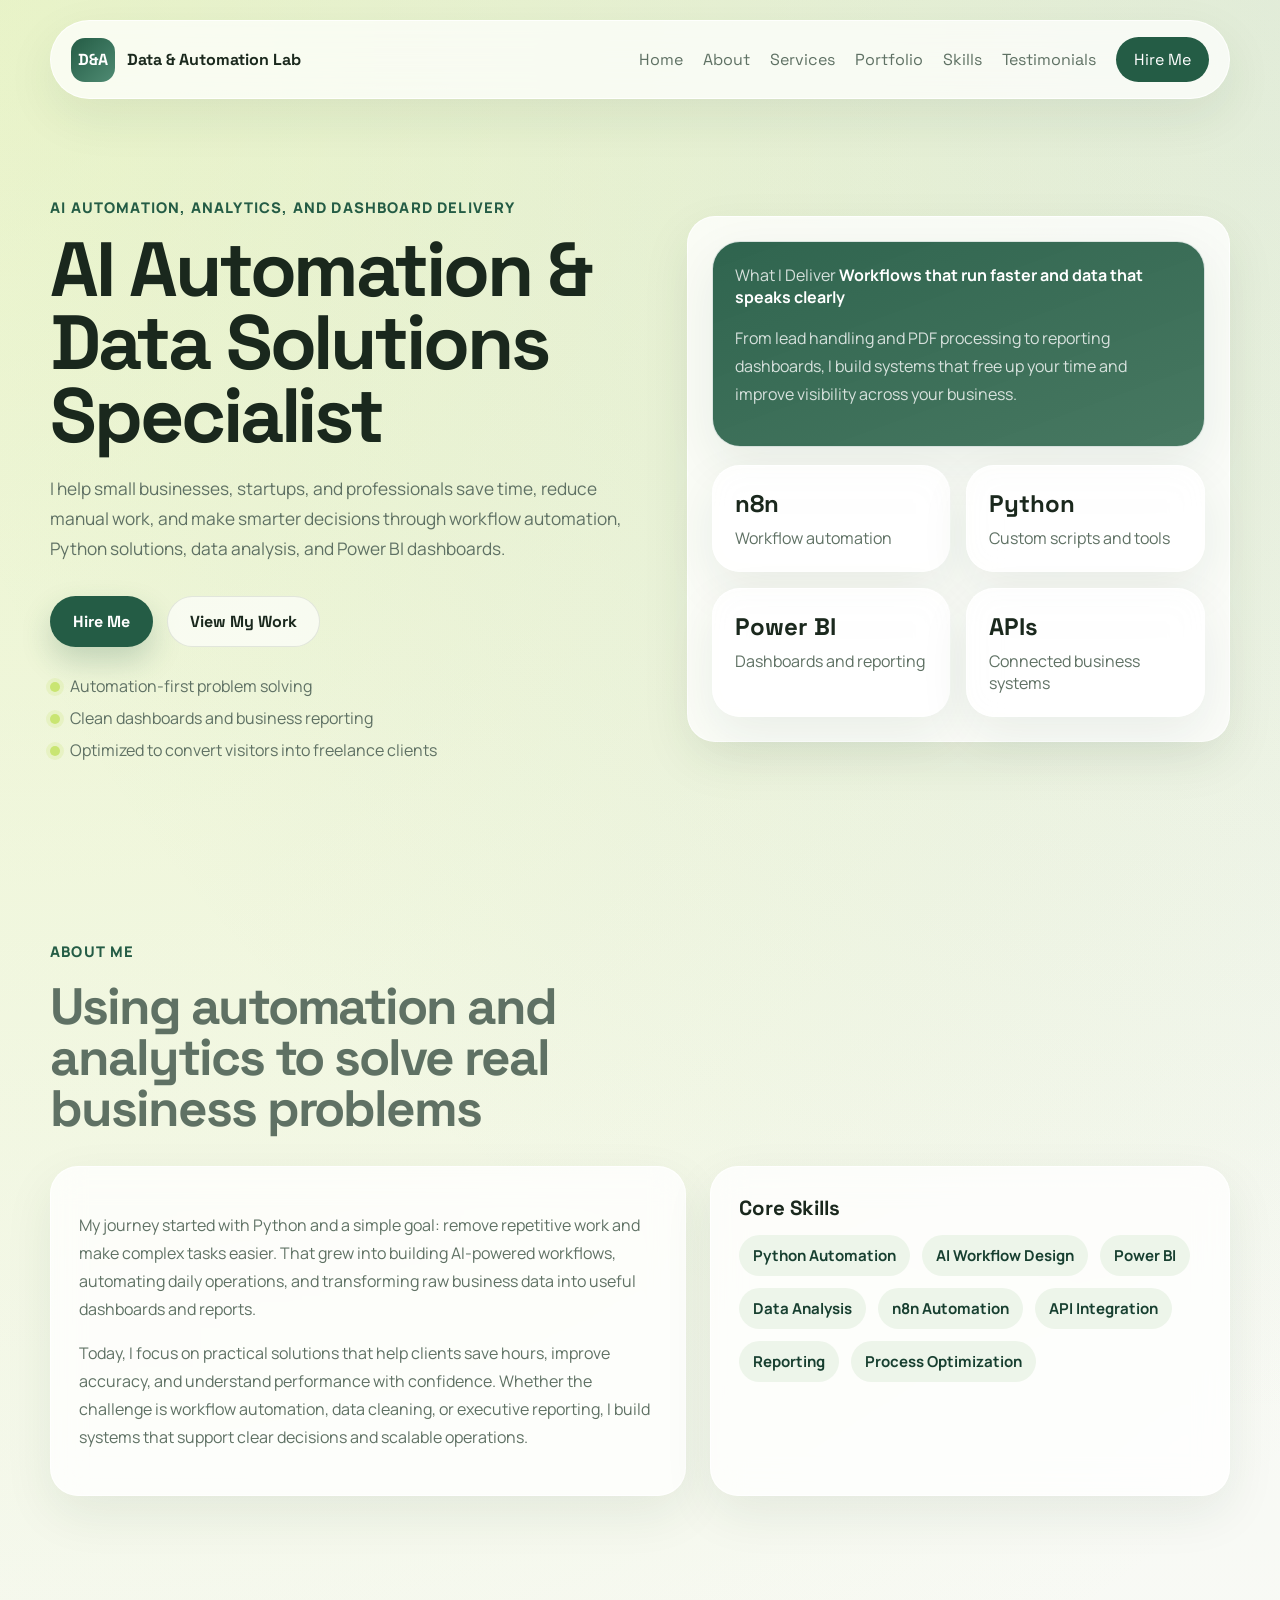
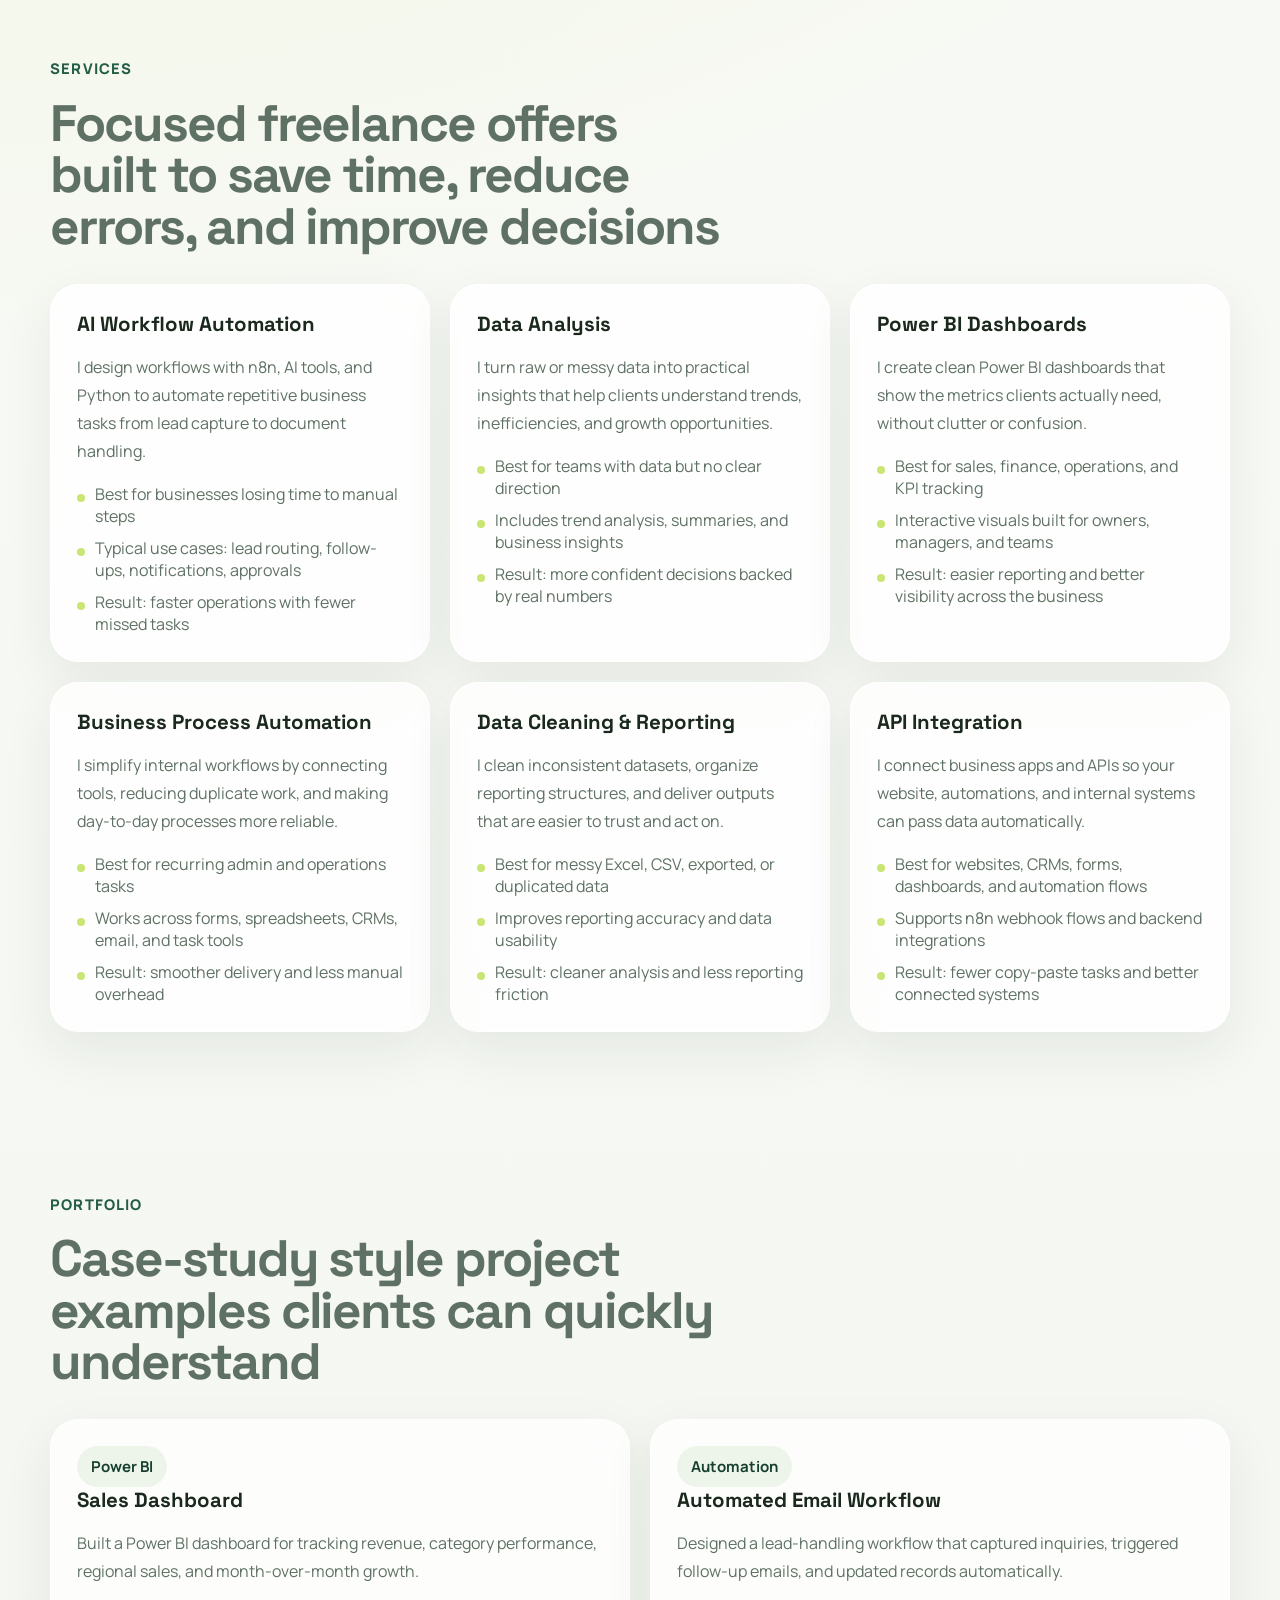
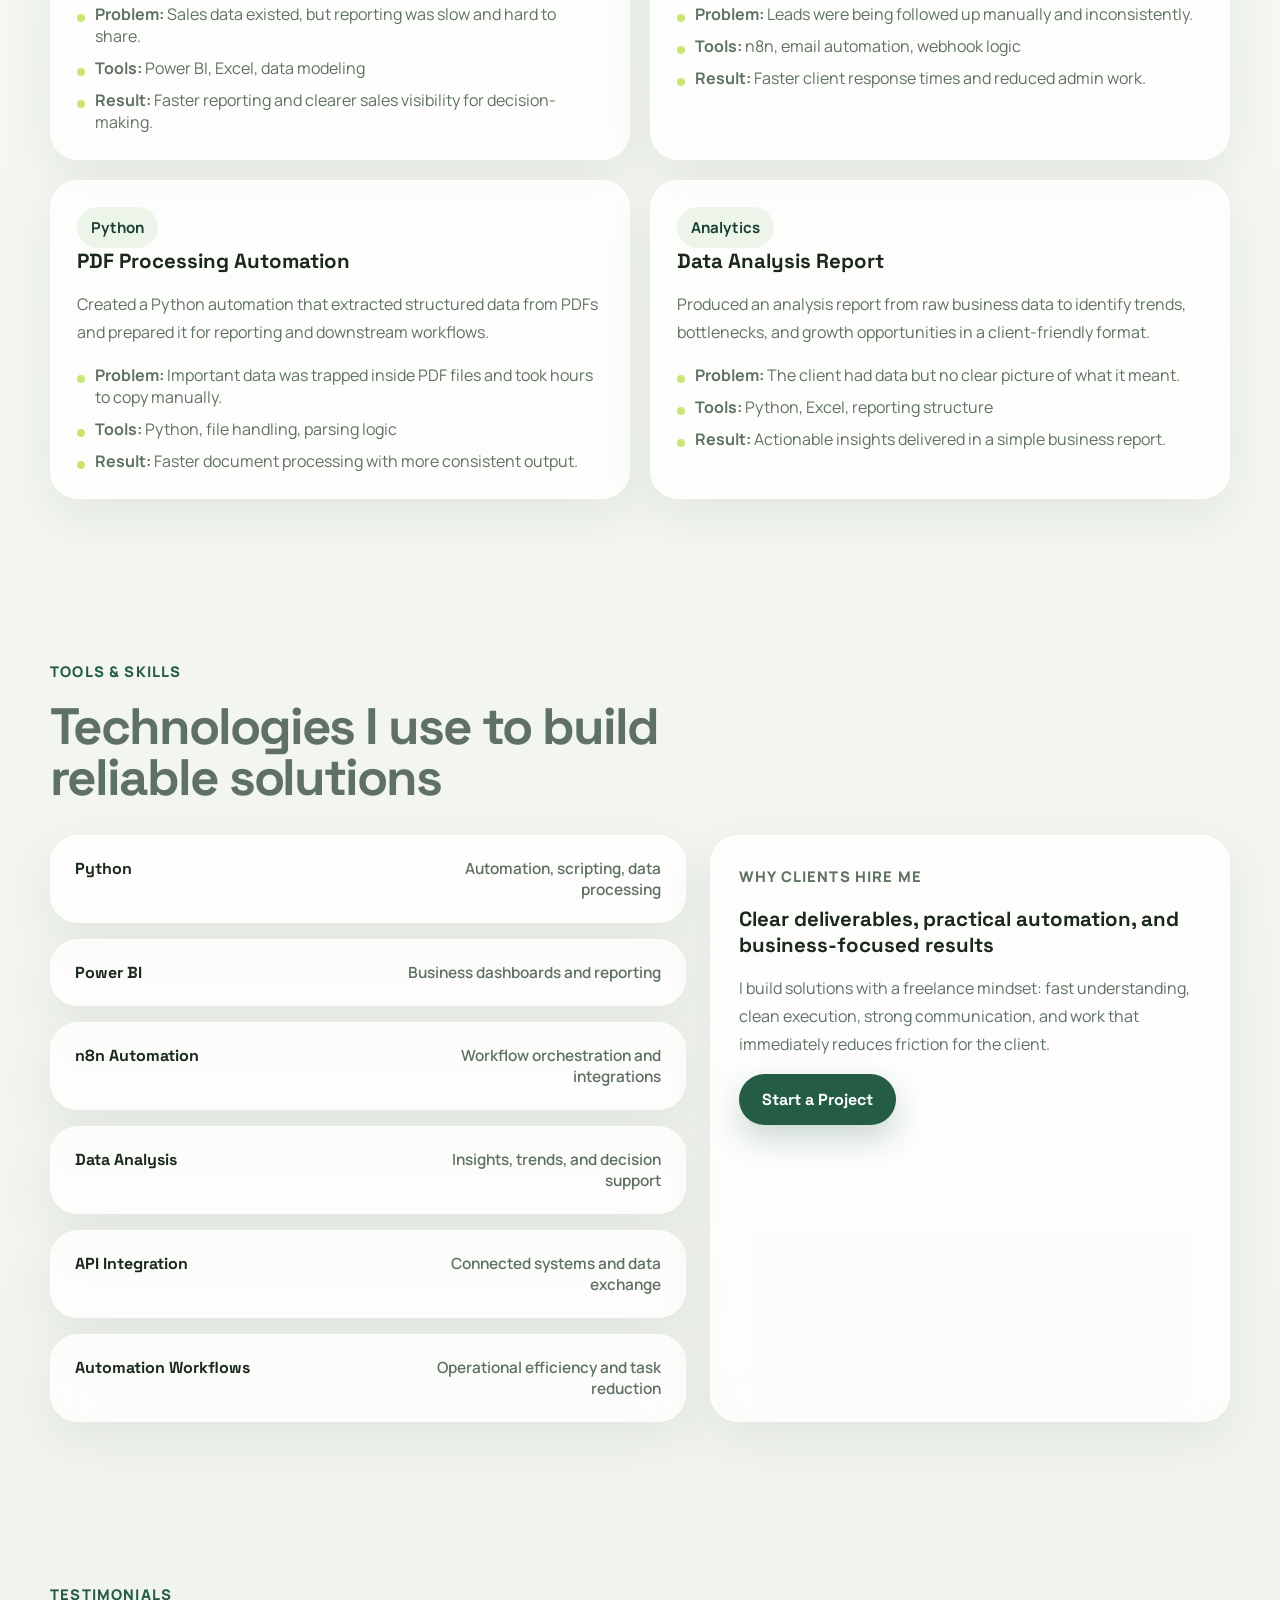
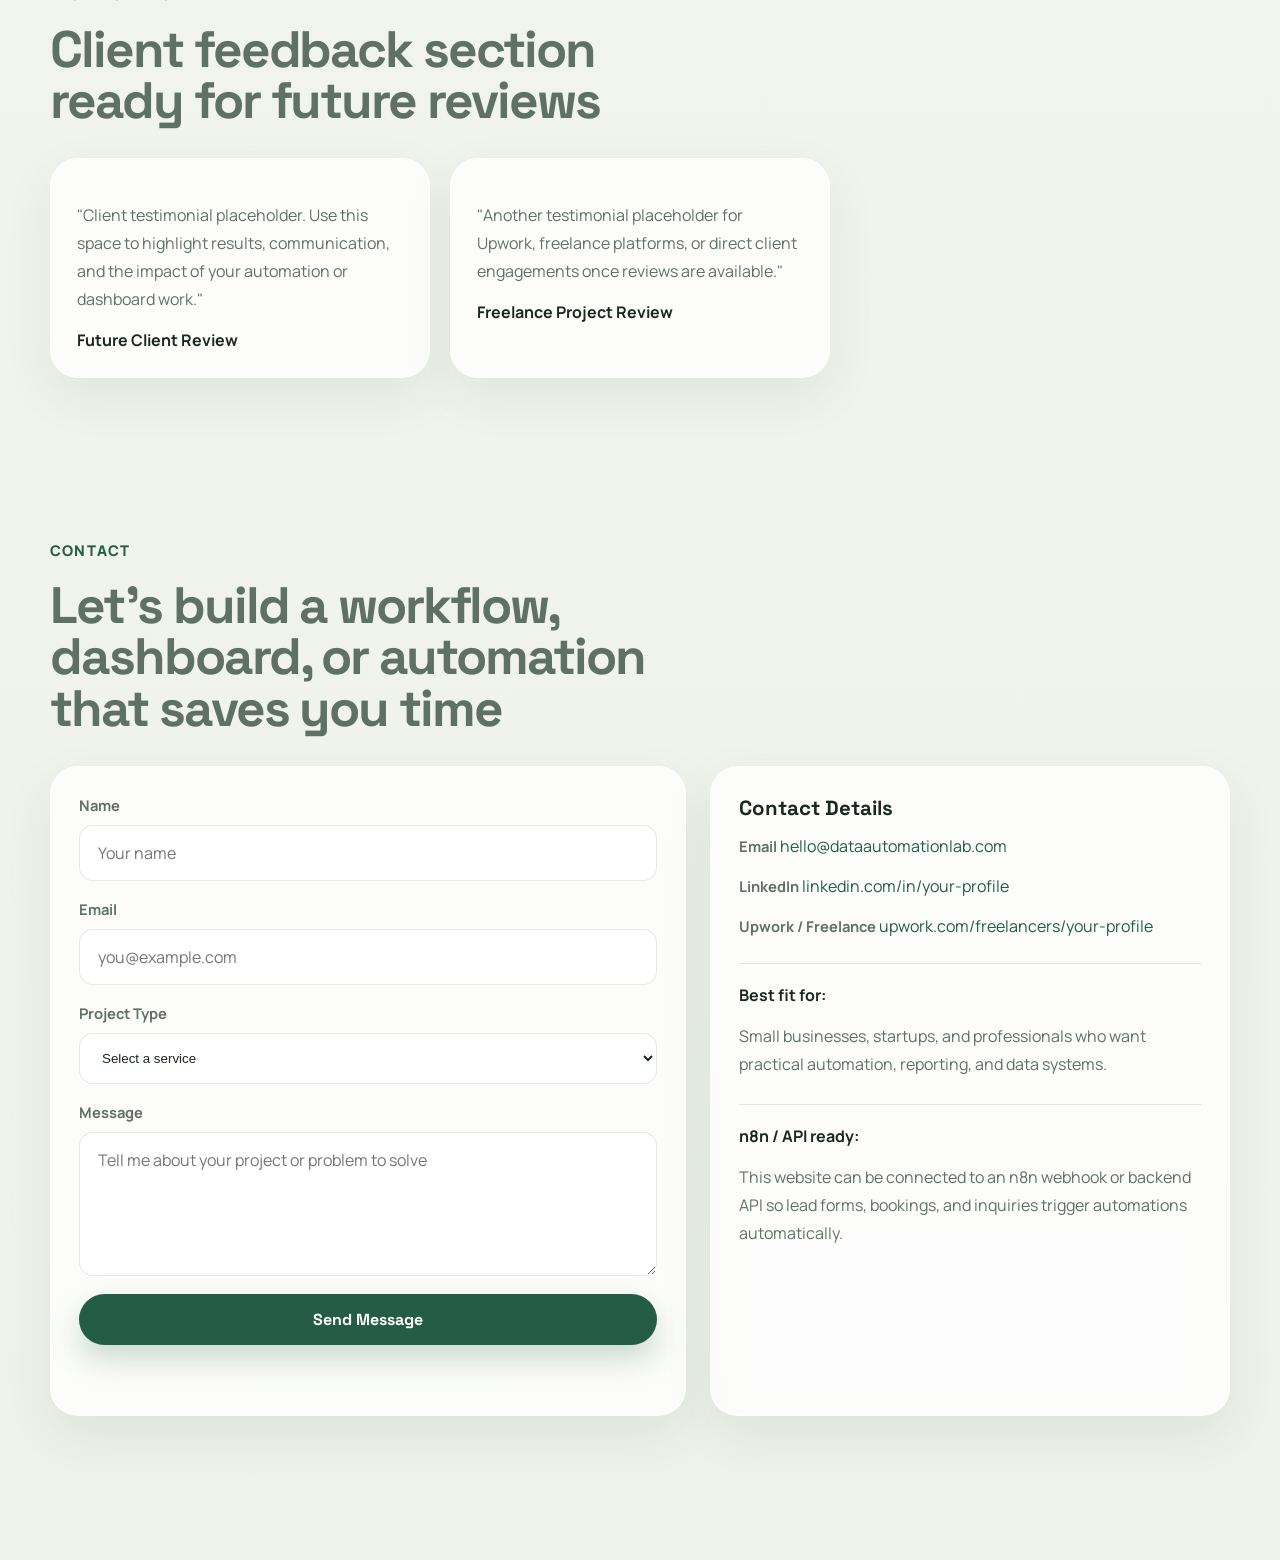
==== index.html @ d285f1a1 "Initial portfolio website" ====
<!DOCTYPE html>
<html lang="en">
<head>
  <meta charset="UTF-8">
  <meta name="viewport" content="width=device-width, initial-scale=1.0">
  <meta
    name="description"
    content="Data & Automation Lab helps businesses automate workflows, analyze data, and build clear dashboards with AI, Python, Power BI, and n8n."
  >
  <title>Data &amp; Automation Lab</title>
  <link rel="preconnect" href="https://fonts.googleapis.com">
  <link rel="preconnect" href="https://fonts.gstatic.com" crossorigin>
  <link
    href="https://fonts.googleapis.com/css2?family=Manrope:wght@400;500;600;700;800&family=Space+Grotesk:wght@500;700&display=swap"
    rel="stylesheet"
  >
  <link rel="stylesheet" href="styles.css">
</head>
<body>
  <div class="site-shell">
    <header class="topbar">
      <a href="#home" class="brand">
        <span class="brand-mark">D&amp;A</span>
        <span class="brand-text">Data &amp; Automation Lab</span>
      </a>
      <button class="nav-toggle" type="button" aria-expanded="false" aria-label="Open navigation">
        <span></span>
        <span></span>
      </button>
      <nav class="nav">
        <a href="#home">Home</a>
        <a href="#about">About</a>
        <a href="#services">Services</a>
        <a href="#portfolio">Portfolio</a>
        <a href="#skills">Skills</a>
        <a href="#testimonials">Testimonials</a>
        <a href="#contact" class="nav-cta">Hire Me</a>
      </nav>
    </header>

    <main>
      <section class="hero section" id="home">
        <div class="hero-copy reveal">
          <p class="eyebrow">AI automation, analytics, and dashboard delivery</p>
          <h1>AI Automation &amp; Data Solutions Specialist</h1>
          <p class="hero-text">
            I help small businesses, startups, and professionals save time, reduce manual work,
            and make smarter decisions through workflow automation, Python solutions, data analysis,
            and Power BI dashboards.
          </p>
          <div class="hero-actions">
            <a class="button button-primary" href="#contact">Hire Me</a>
            <a class="button button-secondary" href="#portfolio">View My Work</a>
          </div>
          <ul class="hero-trust">
            <li>Automation-first problem solving</li>
            <li>Clean dashboards and business reporting</li>
            <li>Optimized to convert visitors into freelance clients</li>
          </ul>
        </div>
        <div class="hero-panel reveal">
          <div class="metric-card metric-card-large">
            <span class="metric-label">What I Deliver</span>
            <strong>Workflows that run faster and data that speaks clearly</strong>
            <p>
              From lead handling and PDF processing to reporting dashboards, I build systems that
              free up your time and improve visibility across your business.
            </p>
          </div>
          <div class="hero-grid">
            <article class="metric-card">
              <span class="metric-value">n8n</span>
              <span class="metric-label">Workflow automation</span>
            </article>
            <article class="metric-card">
              <span class="metric-value">Python</span>
              <span class="metric-label">Custom scripts and tools</span>
            </article>
            <article class="metric-card">
              <span class="metric-value">Power BI</span>
              <span class="metric-label">Dashboards and reporting</span>
            </article>
            <article class="metric-card">
              <span class="metric-value">APIs</span>
              <span class="metric-label">Connected business systems</span>
            </article>
          </div>
        </div>
      </section>

      <section class="section about" id="about">
        <div class="section-heading reveal">
          <p class="eyebrow">About Me</p>
          <h2>Using automation and analytics to solve real business problems</h2>
        </div>
        <div class="about-layout">
          <article class="story-card reveal">
            <p>
              My journey started with Python and a simple goal: remove repetitive work and make
              complex tasks easier. That grew into building AI-powered workflows, automating daily
              operations, and transforming raw business data into useful dashboards and reports.
            </p>
            <p>
              Today, I focus on practical solutions that help clients save hours, improve accuracy,
              and understand performance with confidence. Whether the challenge is workflow
              automation, data cleaning, or executive reporting, I build systems that support clear
              decisions and scalable operations.
            </p>
          </article>
          <aside class="skills-card reveal">
            <h3>Core Skills</h3>
            <div class="skill-pills">
              <span>Python Automation</span>
              <span>AI Workflow Design</span>
              <span>Power BI</span>
              <span>Data Analysis</span>
              <span>n8n Automation</span>
              <span>API Integration</span>
              <span>Reporting</span>
              <span>Process Optimization</span>
            </div>
          </aside>
        </div>
      </section>

      <section class="section services" id="services">
        <div class="section-heading reveal">
          <p class="eyebrow">Services</p>
          <h2>Focused freelance offers built to save time, reduce errors, and improve decisions</h2>
        </div>
        <div class="card-grid">
          <article class="service-card reveal">
            <h3>AI Workflow Automation</h3>
            <p>I design workflows with n8n, AI tools, and Python to automate repetitive business tasks from lead capture to document handling.</p>
            <ul class="card-list">
              <li>Best for businesses losing time to manual steps</li>
              <li>Typical use cases: lead routing, follow-ups, notifications, approvals</li>
              <li>Result: faster operations with fewer missed tasks</li>
            </ul>
          </article>
          <article class="service-card reveal">
            <h3>Data Analysis</h3>
            <p>I turn raw or messy data into practical insights that help clients understand trends, inefficiencies, and growth opportunities.</p>
            <ul class="card-list">
              <li>Best for teams with data but no clear direction</li>
              <li>Includes trend analysis, summaries, and business insights</li>
              <li>Result: more confident decisions backed by real numbers</li>
            </ul>
          </article>
          <article class="service-card reveal">
            <h3>Power BI Dashboards</h3>
            <p>I create clean Power BI dashboards that show the metrics clients actually need, without clutter or confusion.</p>
            <ul class="card-list">
              <li>Best for sales, finance, operations, and KPI tracking</li>
              <li>Interactive visuals built for owners, managers, and teams</li>
              <li>Result: easier reporting and better visibility across the business</li>
            </ul>
          </article>
          <article class="service-card reveal">
            <h3>Business Process Automation</h3>
            <p>I simplify internal workflows by connecting tools, reducing duplicate work, and making day-to-day processes more reliable.</p>
            <ul class="card-list">
              <li>Best for recurring admin and operations tasks</li>
              <li>Works across forms, spreadsheets, CRMs, email, and task tools</li>
              <li>Result: smoother delivery and less manual overhead</li>
            </ul>
          </article>
          <article class="service-card reveal">
            <h3>Data Cleaning &amp; Reporting</h3>
            <p>I clean inconsistent datasets, organize reporting structures, and deliver outputs that are easier to trust and act on.</p>
            <ul class="card-list">
              <li>Best for messy Excel, CSV, exported, or duplicated data</li>
              <li>Improves reporting accuracy and data usability</li>
              <li>Result: cleaner analysis and less reporting friction</li>
            </ul>
          </article>
          <article class="service-card reveal">
            <h3>API Integration</h3>
            <p>I connect business apps and APIs so your website, automations, and internal systems can pass data automatically.</p>
            <ul class="card-list">
              <li>Best for websites, CRMs, forms, dashboards, and automation flows</li>
              <li>Supports n8n webhook flows and backend integrations</li>
              <li>Result: fewer copy-paste tasks and better connected systems</li>
            </ul>
          </article>
        </div>
      </section>

      <section class="section portfolio" id="portfolio">
        <div class="section-heading reveal">
          <p class="eyebrow">Portfolio</p>
          <h2>Case-study style project examples clients can quickly understand</h2>
        </div>
        <div class="project-grid">
          <article class="project-card reveal">
            <span class="project-tag">Power BI</span>
            <h3>Sales Dashboard</h3>
            <p>Built a Power BI dashboard for tracking revenue, category performance, regional sales, and month-over-month growth.</p>
            <div class="project-meta">
              <span><strong>Problem:</strong> Sales data existed, but reporting was slow and hard to share.</span>
              <span><strong>Tools:</strong> Power BI, Excel, data modeling</span>
              <span><strong>Result:</strong> Faster reporting and clearer sales visibility for decision-making.</span>
            </div>
          </article>
          <article class="project-card reveal">
            <span class="project-tag">Automation</span>
            <h3>Automated Email Workflow</h3>
            <p>Designed a lead-handling workflow that captured inquiries, triggered follow-up emails, and updated records automatically.</p>
            <div class="project-meta">
              <span><strong>Problem:</strong> Leads were being followed up manually and inconsistently.</span>
              <span><strong>Tools:</strong> n8n, email automation, webhook logic</span>
              <span><strong>Result:</strong> Faster client response times and reduced admin work.</span>
            </div>
          </article>
          <article class="project-card reveal">
            <span class="project-tag">Python</span>
            <h3>PDF Processing Automation</h3>
            <p>Created a Python automation that extracted structured data from PDFs and prepared it for reporting and downstream workflows.</p>
            <div class="project-meta">
              <span><strong>Problem:</strong> Important data was trapped inside PDF files and took hours to copy manually.</span>
              <span><strong>Tools:</strong> Python, file handling, parsing logic</span>
              <span><strong>Result:</strong> Faster document processing with more consistent output.</span>
            </div>
          </article>
          <article class="project-card reveal">
            <span class="project-tag">Analytics</span>
            <h3>Data Analysis Report</h3>
            <p>Produced an analysis report from raw business data to identify trends, bottlenecks, and growth opportunities in a client-friendly format.</p>
            <div class="project-meta">
              <span><strong>Problem:</strong> The client had data but no clear picture of what it meant.</span>
              <span><strong>Tools:</strong> Python, Excel, reporting structure</span>
              <span><strong>Result:</strong> Actionable insights delivered in a simple business report.</span>
            </div>
          </article>
        </div>
      </section>

      <section class="section tools" id="skills">
        <div class="section-heading reveal">
          <p class="eyebrow">Tools &amp; Skills</p>
          <h2>Technologies I use to build reliable solutions</h2>
        </div>
        <div class="tools-layout">
          <div class="tools-list reveal">
            <div class="tool-item"><span>Python</span><strong>Automation, scripting, data processing</strong></div>
            <div class="tool-item"><span>Power BI</span><strong>Business dashboards and reporting</strong></div>
            <div class="tool-item"><span>n8n Automation</span><strong>Workflow orchestration and integrations</strong></div>
            <div class="tool-item"><span>Data Analysis</span><strong>Insights, trends, and decision support</strong></div>
            <div class="tool-item"><span>API Integration</span><strong>Connected systems and data exchange</strong></div>
            <div class="tool-item"><span>Automation Workflows</span><strong>Operational efficiency and task reduction</strong></div>
          </div>
          <div class="conversion-card reveal">
            <p class="eyebrow">Why Clients Hire Me</p>
            <h3>Clear deliverables, practical automation, and business-focused results</h3>
            <p>
              I build solutions with a freelance mindset: fast understanding, clean execution,
              strong communication, and work that immediately reduces friction for the client.
            </p>
            <a class="button button-primary" href="#contact">Start a Project</a>
          </div>
        </div>
      </section>

      <section class="section testimonials" id="testimonials">
        <div class="section-heading reveal">
          <p class="eyebrow">Testimonials</p>
          <h2>Client feedback section ready for future reviews</h2>
        </div>
        <div class="testimonial-grid">
          <article class="testimonial-card reveal">
            <p>
              "Client testimonial placeholder. Use this space to highlight results, communication,
              and the impact of your automation or dashboard work."
            </p>
            <strong>Future Client Review</strong>
          </article>
          <article class="testimonial-card reveal">
            <p>
              "Another testimonial placeholder for Upwork, freelance platforms, or direct client
              engagements once reviews are available."
            </p>
            <strong>Freelance Project Review</strong>
          </article>
        </div>
      </section>

      <section class="section contact" id="contact">
        <div class="section-heading reveal">
          <p class="eyebrow">Contact</p>
          <h2>Let’s build a workflow, dashboard, or automation that saves you time</h2>
        </div>
        <div class="contact-layout">
          <form class="contact-form reveal" id="contact-form">
            <label>
              <span>Name</span>
              <input type="text" name="name" placeholder="Your name" required>
            </label>
            <label>
              <span>Email</span>
              <input type="email" name="email" placeholder="you@example.com" required>
            </label>
            <label>
              <span>Project Type</span>
              <select name="project-type" required>
                <option value="">Select a service</option>
                <option value="ai-automation">AI Workflow Automation</option>
                <option value="data-analysis">Data Analysis</option>
                <option value="power-bi">Power BI Dashboard</option>
                <option value="process-automation">Business Process Automation</option>
                <option value="data-cleaning">Data Cleaning and Reporting</option>
                <option value="api-integration">API Integration / n8n Connection</option>
              </select>
            </label>
            <label>
              <span>Message</span>
              <textarea name="message" rows="5" placeholder="Tell me about your project or problem to solve" required></textarea>
            </label>
            <button class="button button-primary" type="submit">Send Message</button>
            <p class="form-status" id="form-status" aria-live="polite"></p>
          </form>

          <aside class="contact-card reveal">
            <h3>Contact Details</h3>
            <ul class="contact-list">
              <li>
                <span>Email</span>
                <a href="mailto:hello@dataautomationlab.com">hello@dataautomationlab.com</a>
              </li>
              <li>
                <span>LinkedIn</span>
                <a href="https://www.linkedin.com/" target="_blank" rel="noreferrer">linkedin.com/in/your-profile</a>
              </li>
              <li>
                <span>Upwork / Freelance</span>
                <a href="https://www.upwork.com/" target="_blank" rel="noreferrer">upwork.com/freelancers/your-profile</a>
              </li>
            </ul>
            <div class="contact-note">
              <strong>Best fit for:</strong>
              <p>Small businesses, startups, and professionals who want practical automation, reporting, and data systems.</p>
            </div>
            <div class="contact-note">
              <strong>n8n / API ready:</strong>
              <p>This website can be connected to an n8n webhook or backend API so lead forms, bookings, and inquiries trigger automations automatically.</p>
            </div>
          </aside>
        </div>
      </section>
    </main>
  </div>

  <script src="script.js"></script>
</body>
</html>
---- styles.css ----
:root {
  --bg: #f5f7f2;
  --surface: rgba(255, 255, 255, 0.78);
  --surface-strong: #ffffff;
  --surface-accent: #edf5ea;
  --text: #1a281d;
  --muted: #5f7164;
  --line: rgba(26, 40, 29, 0.1);
  --primary: #245c45;
  --primary-strong: #173f30;
  --accent: #c9e572;
  --shadow: 0 18px 50px rgba(31, 59, 42, 0.08);
  --radius-lg: 28px;
  --radius-md: 20px;
  --radius-sm: 14px;
  --container: 1180px;
}

* {
  box-sizing: border-box;
}

html {
  scroll-behavior: smooth;
}

body {
  margin: 0;
  font-family: "Manrope", sans-serif;
  color: var(--text);
  background:
    radial-gradient(circle at top left, rgba(201, 229, 114, 0.35), transparent 30%),
    radial-gradient(circle at top right, rgba(70, 128, 103, 0.12), transparent 22%),
    linear-gradient(180deg, #fbfcf8 0%, var(--bg) 48%, #eef2ea 100%);
}

a {
  color: inherit;
  text-decoration: none;
}

button,
input,
textarea {
  font: inherit;
}

.site-shell {
  width: min(calc(100% - 32px), var(--container));
  margin: 0 auto;
  padding-bottom: 64px;
}

.topbar {
  position: sticky;
  top: 16px;
  z-index: 20;
  display: flex;
  align-items: center;
  justify-content: space-between;
  gap: 20px;
  margin-top: 20px;
  padding: 16px 20px;
  background: rgba(255, 255, 255, 0.72);
  border: 1px solid rgba(255, 255, 255, 0.8);
  border-radius: 999px;
  box-shadow: var(--shadow);
  backdrop-filter: blur(16px);
}

.brand {
  display: inline-flex;
  align-items: center;
  gap: 12px;
  min-width: 0;
}

.brand-mark {
  display: grid;
  place-items: center;
  width: 44px;
  height: 44px;
  border-radius: 14px;
  background: linear-gradient(135deg, var(--primary), #4f8b73);
  color: #fff;
  font-family: "Space Grotesk", sans-serif;
  font-weight: 700;
}

.brand-text,
.nav a,
.button,
h1,
h2,
h3 {
  font-family: "Space Grotesk", sans-serif;
}

.brand-text {
  white-space: nowrap;
  overflow: hidden;
  text-overflow: ellipsis;
  font-weight: 700;
}

.nav {
  display: flex;
  align-items: center;
  gap: 20px;
}

.nav a {
  color: var(--muted);
  transition: color 180ms ease, transform 180ms ease;
}

.nav a:hover,
.nav a:focus-visible {
  color: var(--text);
  transform: translateY(-1px);
}

.nav-cta {
  padding: 12px 18px;
  border-radius: 999px;
  background: var(--primary);
  color: #fff !important;
}

.nav-toggle {
  display: none;
  flex-direction: column;
  justify-content: center;
  gap: 6px;
  width: 46px;
  height: 46px;
  border: 0;
  border-radius: 14px;
  background: var(--surface-strong);
  cursor: pointer;
  box-shadow: var(--shadow);
}

.nav-toggle span {
  width: 18px;
  height: 2px;
  margin: 0 auto;
  background: var(--text);
  border-radius: 999px;
}

.section {
  padding: 80px 0;
}

.hero {
  display: grid;
  grid-template-columns: 1.05fr 0.95fr;
  gap: 36px;
  min-height: calc(100vh - 140px);
  align-items: center;
}

.eyebrow {
  margin: 0 0 16px;
  color: var(--primary);
  font-size: 0.92rem;
  font-weight: 800;
  letter-spacing: 0.08em;
  text-transform: uppercase;
}

h1 {
  margin: 0;
  font-size: clamp(2.7rem, 6vw, 5.4rem);
  line-height: 0.95;
  letter-spacing: -0.04em;
}

h2 {
  margin: 0;
  font-size: clamp(2rem, 4vw, 3.4rem);
  line-height: 1;
  letter-spacing: -0.04em;
}

h3 {
  margin-top: 0;
  margin-bottom: 14px;
  font-size: 1.28rem;
}

.hero-text,
.section-heading,
.service-card p,
.project-card p,
.story-card p,
.testimonial-card p,
.contact-card p,
.metric-card p,
.conversion-card p {
  color: var(--muted);
  line-height: 1.75;
}

.hero-text {
  max-width: 62ch;
  margin: 22px 0 0;
  font-size: 1.08rem;
}

.hero-actions {
  display: flex;
  flex-wrap: wrap;
  gap: 14px;
  margin-top: 32px;
}

.button {
  display: inline-flex;
  align-items: center;
  justify-content: center;
  padding: 14px 22px;
  border-radius: 999px;
  border: 1px solid transparent;
  font-weight: 700;
  transition: transform 180ms ease, box-shadow 180ms ease, background 180ms ease;
}

.button:hover,
.button:focus-visible {
  transform: translateY(-2px);
}

.button-primary {
  background: var(--primary);
  color: #fff;
  box-shadow: 0 14px 30px rgba(36, 92, 69, 0.22);
}

.button-secondary {
  border-color: var(--line);
  background: rgba(255, 255, 255, 0.65);
}

.hero-trust {
  display: grid;
  gap: 10px;
  padding: 0;
  margin: 28px 0 0;
  list-style: none;
  color: var(--muted);
}

.hero-trust li::before {
  content: "";
  display: inline-block;
  width: 10px;
  height: 10px;
  margin-right: 10px;
  border-radius: 50%;
  background: var(--accent);
  box-shadow: 0 0 0 4px rgba(201, 229, 114, 0.22);
}

.hero-panel,
.story-card,
.skills-card,
.service-card,
.project-card,
.testimonial-card,
.contact-form,
.contact-card,
.conversion-card,
.metric-card,
.tool-item {
  background: var(--surface);
  border: 1px solid rgba(255, 255, 255, 0.8);
  border-radius: var(--radius-lg);
  box-shadow: var(--shadow);
  backdrop-filter: blur(16px);
}

.hero-panel {
  padding: 24px;
}

.metric-card-large {
  margin-bottom: 18px;
  padding: 28px;
  background:
    linear-gradient(160deg, rgba(36, 92, 69, 0.95), rgba(56, 109, 84, 0.92));
  color: #fff;
}

.metric-card-large p,
.metric-card-large .metric-label {
  color: rgba(255, 255, 255, 0.8);
}

.hero-grid {
  display: grid;
  grid-template-columns: repeat(2, minmax(0, 1fr));
  gap: 16px;
}

.metric-card {
  padding: 22px;
}

.metric-value {
  display: block;
  margin-bottom: 8px;
  font-family: "Space Grotesk", sans-serif;
  font-size: 1.5rem;
  font-weight: 700;
}

.metric-label {
  color: var(--muted);
}

.section-heading {
  max-width: 680px;
  margin-bottom: 32px;
}

.about-layout,
.tools-layout,
.contact-layout {
  display: grid;
  grid-template-columns: 1.1fr 0.9fr;
  gap: 24px;
}

.story-card,
.skills-card,
.conversion-card,
.contact-form,
.contact-card {
  padding: 28px;
}

.skill-pills {
  display: flex;
  flex-wrap: wrap;
  gap: 12px;
}

.skill-pills span,
.project-tag {
  display: inline-flex;
  align-items: center;
  padding: 10px 14px;
  border-radius: 999px;
  background: var(--surface-accent);
  color: var(--primary-strong);
  font-size: 0.94rem;
  font-weight: 700;
}

.card-list,
.project-meta {
  display: grid;
  gap: 10px;
  padding: 0;
  margin: 18px 0 0;
  list-style: none;
  color: var(--muted);
}

.card-list li,
.project-meta span {
  position: relative;
  padding-left: 18px;
}

.card-list li::before,
.project-meta span::before {
  content: "";
  position: absolute;
  top: 0.68em;
  left: 0;
  width: 8px;
  height: 8px;
  border-radius: 50%;
  background: var(--accent);
}

.card-grid,
.project-grid,
.testimonial-grid {
  display: grid;
  grid-template-columns: repeat(3, minmax(0, 1fr));
  gap: 20px;
}

.project-grid {
  grid-template-columns: repeat(2, minmax(0, 1fr));
}

.service-card,
.project-card,
.testimonial-card {
  padding: 26px;
}

.service-card,
.project-card,
.tool-item,
.testimonial-card,
.contact-card,
.conversion-card {
  transition: transform 220ms ease, box-shadow 220ms ease, border-color 220ms ease;
}

.service-card:hover,
.project-card:hover,
.tool-item:hover,
.testimonial-card:hover,
.contact-card:hover,
.conversion-card:hover {
  transform: translateY(-6px);
  border-color: rgba(36, 92, 69, 0.14);
  box-shadow: 0 22px 50px rgba(31, 59, 42, 0.12);
}

.tools-list {
  display: grid;
  gap: 16px;
}

.tool-item {
  display: flex;
  justify-content: space-between;
  gap: 20px;
  padding: 22px 24px;
}

.tool-item span {
  font-family: "Space Grotesk", sans-serif;
  font-weight: 700;
}

.tool-item strong {
  max-width: 260px;
  color: var(--muted);
  font-size: 0.96rem;
  font-weight: 600;
  text-align: right;
}

.contact-form {
  display: grid;
  gap: 18px;
}

.contact-form label {
  display: grid;
  gap: 10px;
}

.contact-form span,
.contact-list span {
  font-size: 0.92rem;
  font-weight: 700;
  color: var(--muted);
}

.contact-form input,
.contact-form textarea,
.contact-form select {
  width: 100%;
  padding: 16px 18px;
  border: 1px solid var(--line);
  border-radius: var(--radius-sm);
  background: rgba(255, 255, 255, 0.82);
  color: var(--text);
  outline: none;
  transition: border-color 180ms ease, box-shadow 180ms ease;
}

.contact-form input:focus,
.contact-form textarea:focus,
.contact-form select:focus {
  border-color: rgba(36, 92, 69, 0.4);
  box-shadow: 0 0 0 4px rgba(36, 92, 69, 0.08);
}

.form-status {
  min-height: 1.5em;
  margin: 0;
  color: var(--primary);
  font-weight: 600;
}

.contact-list {
  display: grid;
  gap: 18px;
  padding: 0;
  margin: 0;
  list-style: none;
}

.contact-list a {
  color: var(--primary);
  word-break: break-word;
}

.contact-note {
  margin-top: 26px;
  padding-top: 20px;
  border-top: 1px solid var(--line);
}

.reveal {
  opacity: 0;
  transform: translateY(28px);
  transition: opacity 700ms ease, transform 700ms ease;
}

.reveal.is-visible {
  opacity: 1;
  transform: translateY(0);
}

@media (max-width: 980px) {
  .hero,
  .about-layout,
  .tools-layout,
  .contact-layout,
  .card-grid,
  .project-grid,
  .testimonial-grid {
    grid-template-columns: 1fr;
  }

  .topbar {
    top: 10px;
    border-radius: 28px;
  }

  .nav-toggle {
    display: inline-flex;
  }

  .nav {
    position: absolute;
    top: calc(100% + 12px);
    right: 0;
    left: 0;
    display: none;
    flex-direction: column;
    align-items: stretch;
    padding: 16px;
    background: rgba(255, 255, 255, 0.92);
    border: 1px solid rgba(255, 255, 255, 0.8);
    border-radius: 28px;
    box-shadow: var(--shadow);
    backdrop-filter: blur(16px);
  }

  .nav.is-open {
    display: flex;
  }

  .nav a {
    padding: 12px 14px;
    border-radius: 16px;
  }

  .hero {
    min-height: auto;
    padding-top: 44px;
  }
}

@media (max-width: 720px) {
  .site-shell {
    width: min(calc(100% - 20px), var(--container));
  }

  .topbar {
    padding: 14px 16px;
  }

  .brand-text {
    max-width: 150px;
  }

  .section {
    padding: 64px 0;
  }

  .hero-actions {
    flex-direction: column;
    align-items: stretch;
  }

  .hero-grid {
    grid-template-columns: 1fr;
  }

  .tool-item {
    flex-direction: column;
  }

  .tool-item strong {
    max-width: none;
    text-align: left;
  }
}

@media (prefers-reduced-motion: reduce) {
  html {
    scroll-behavior: auto;
  }

  *,
  *::before,
  *::after {
    animation: none !important;
    transition: none !important;
  }

  .reveal {
    opacity: 1;
    transform: none;
  }
}
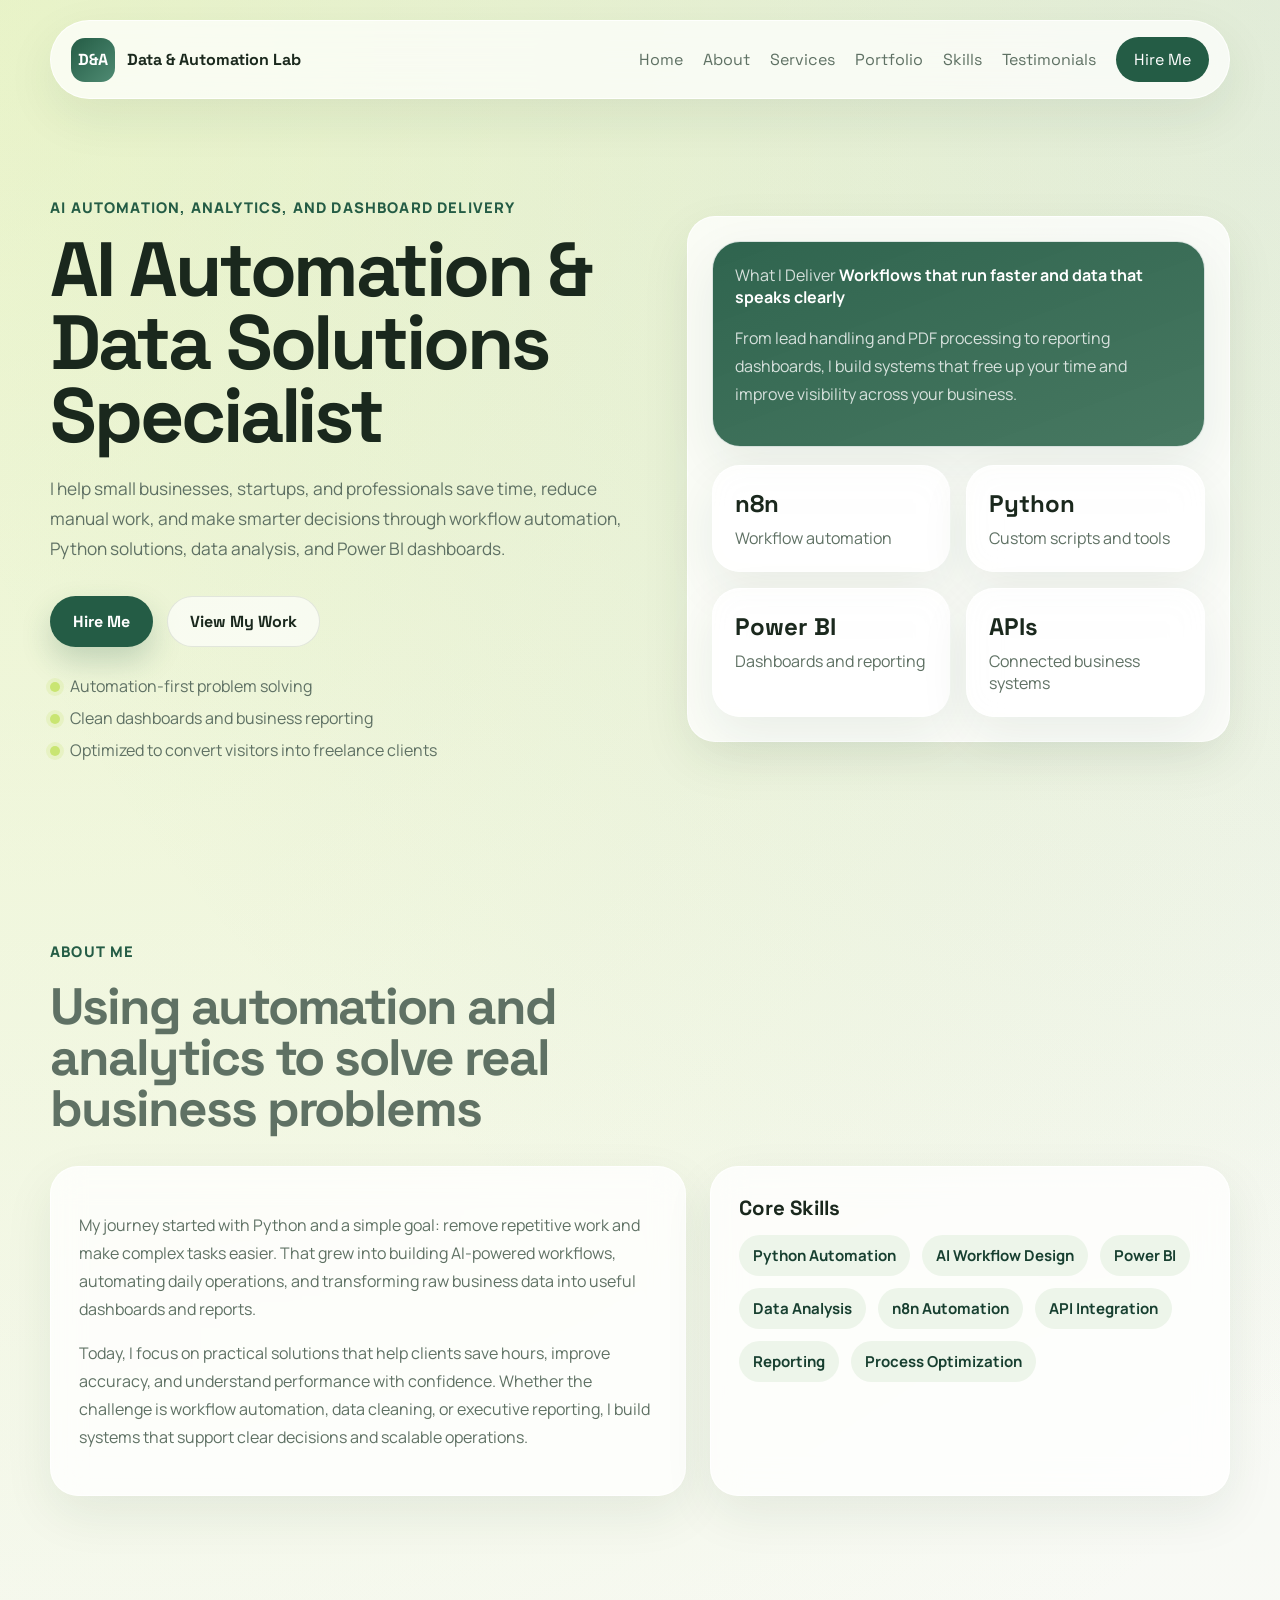
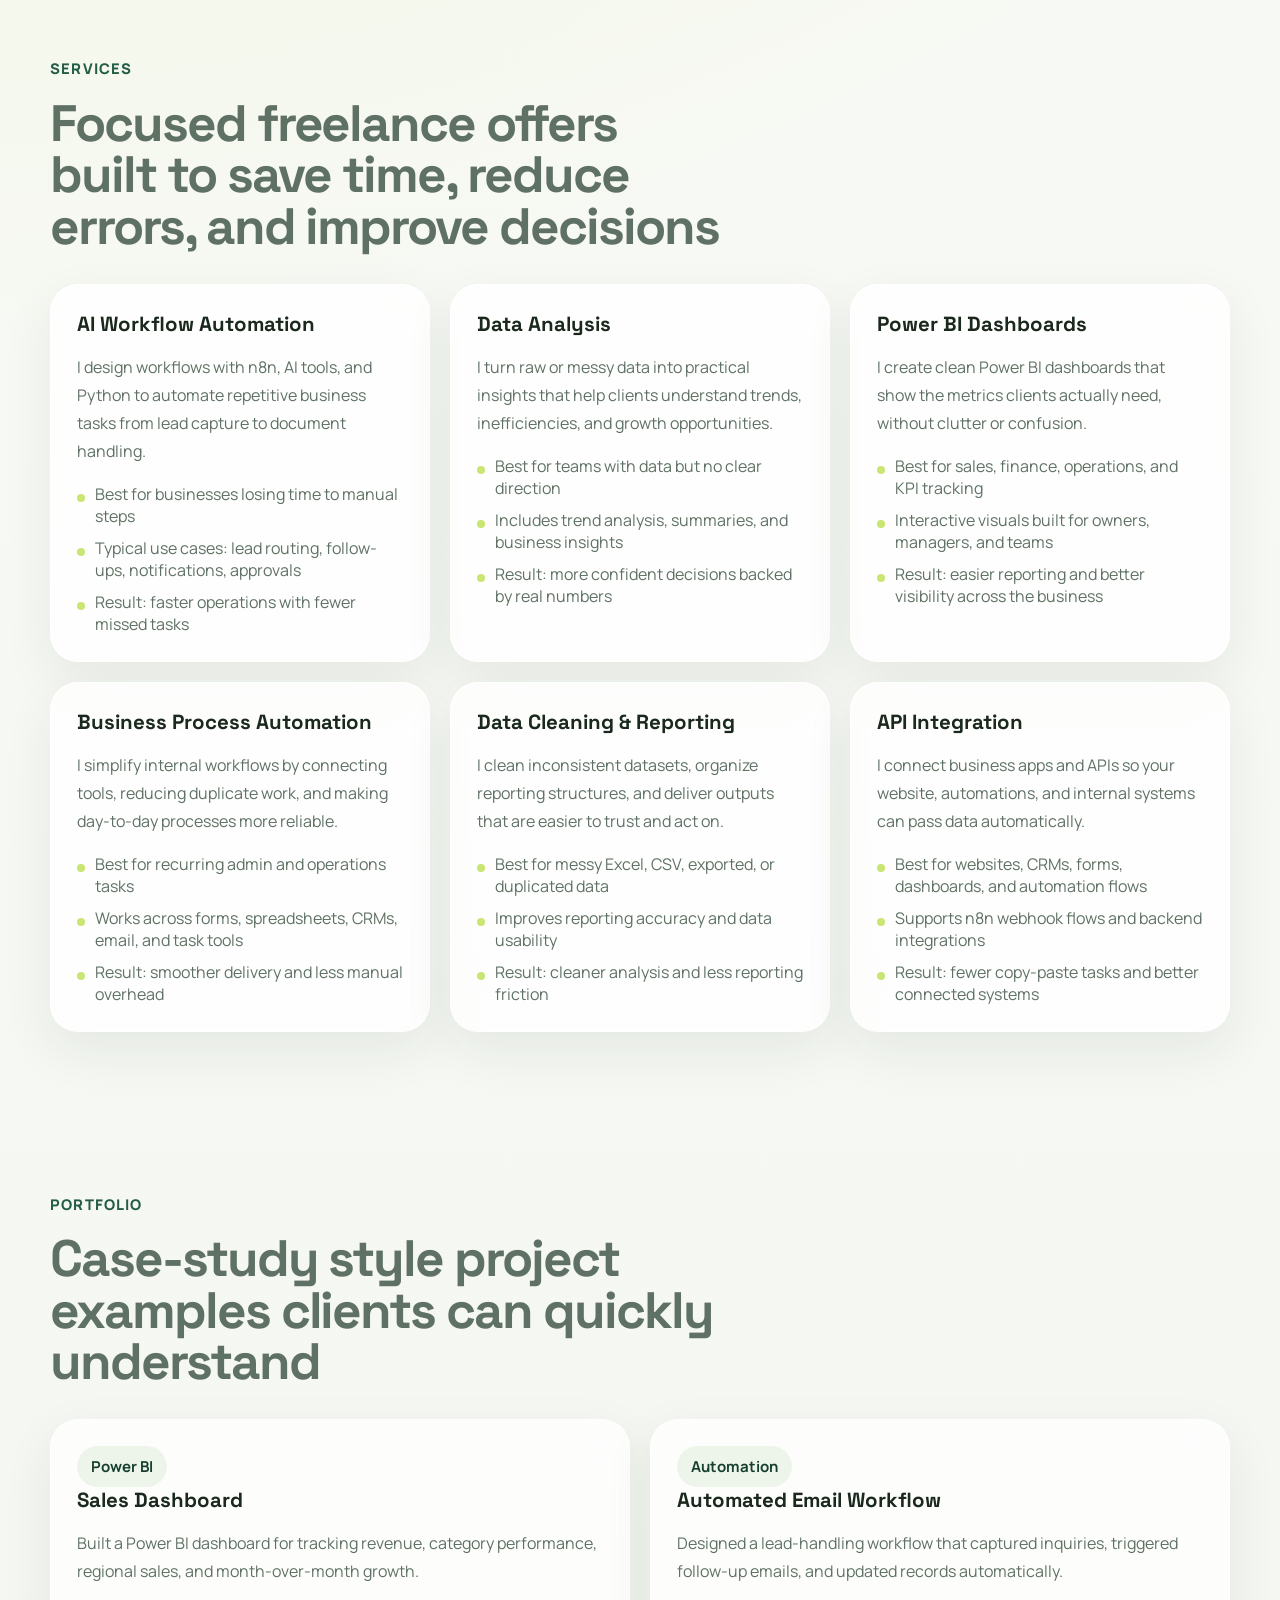
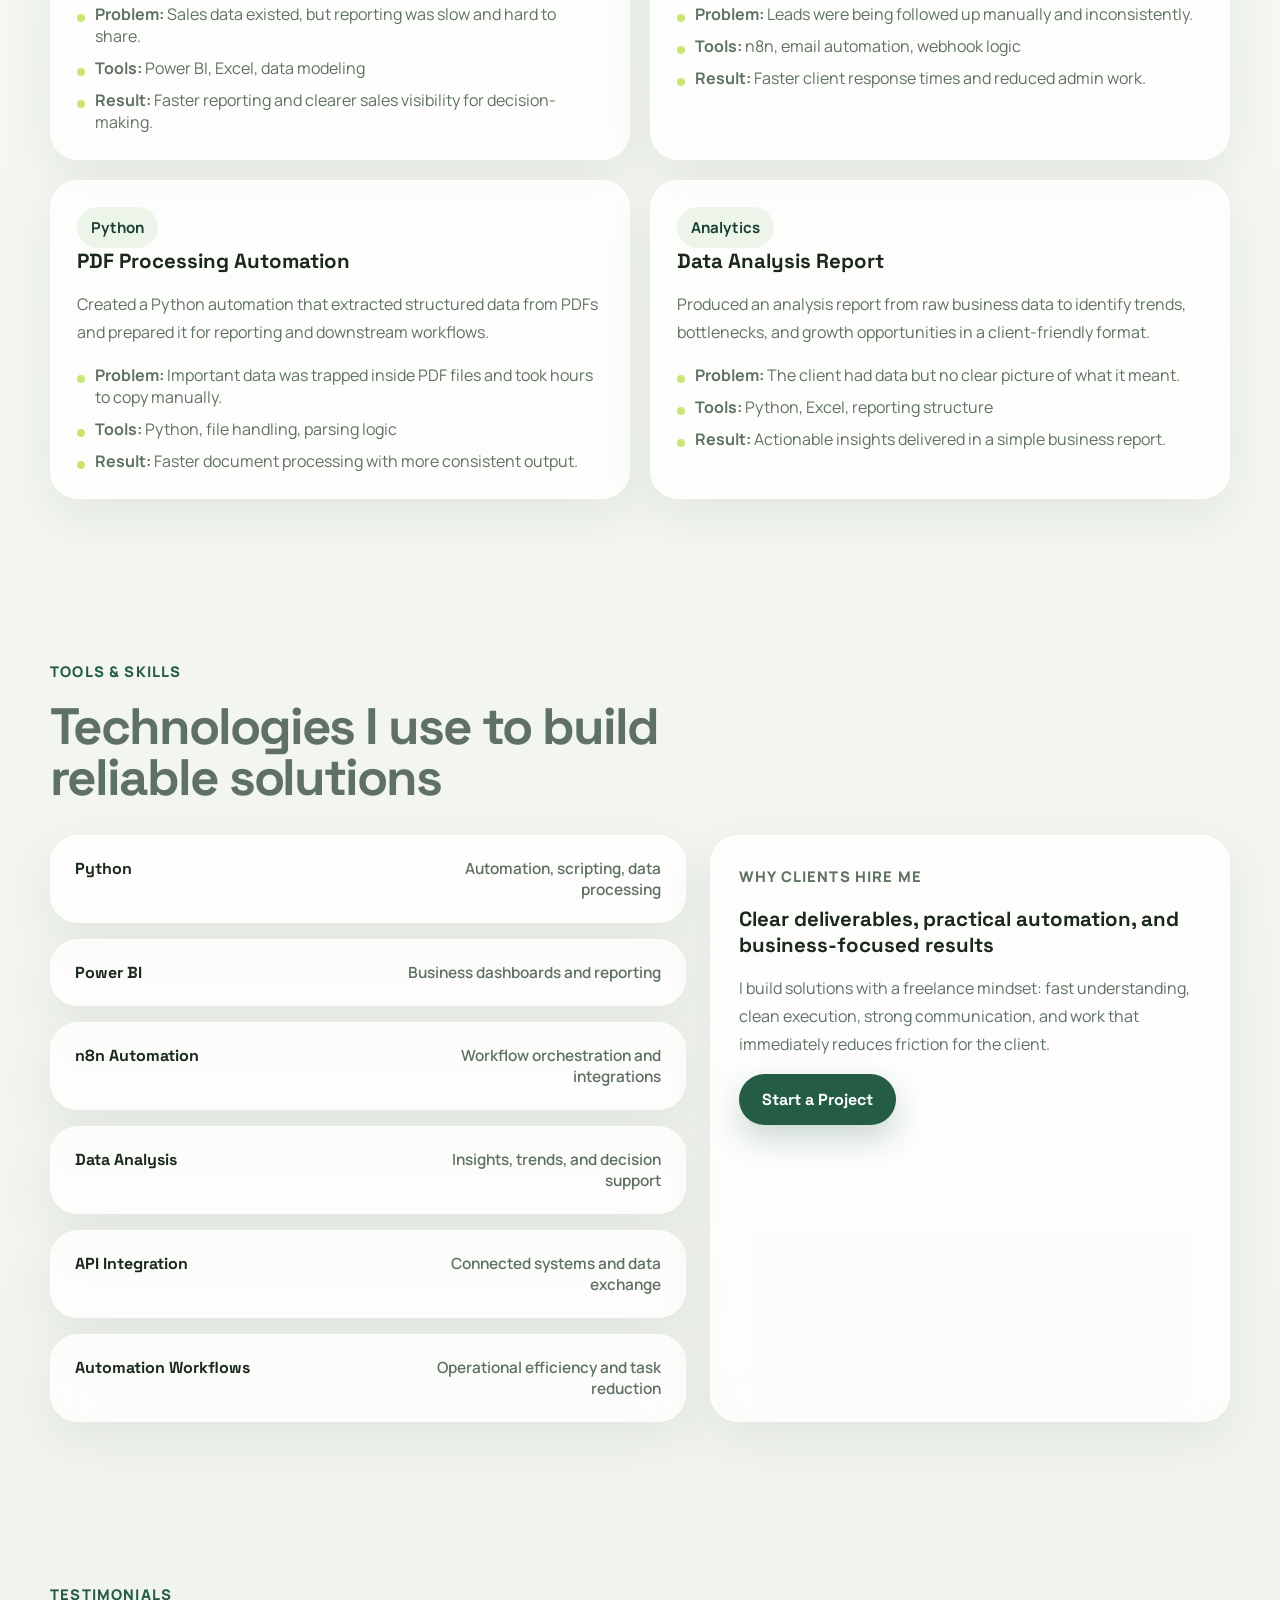
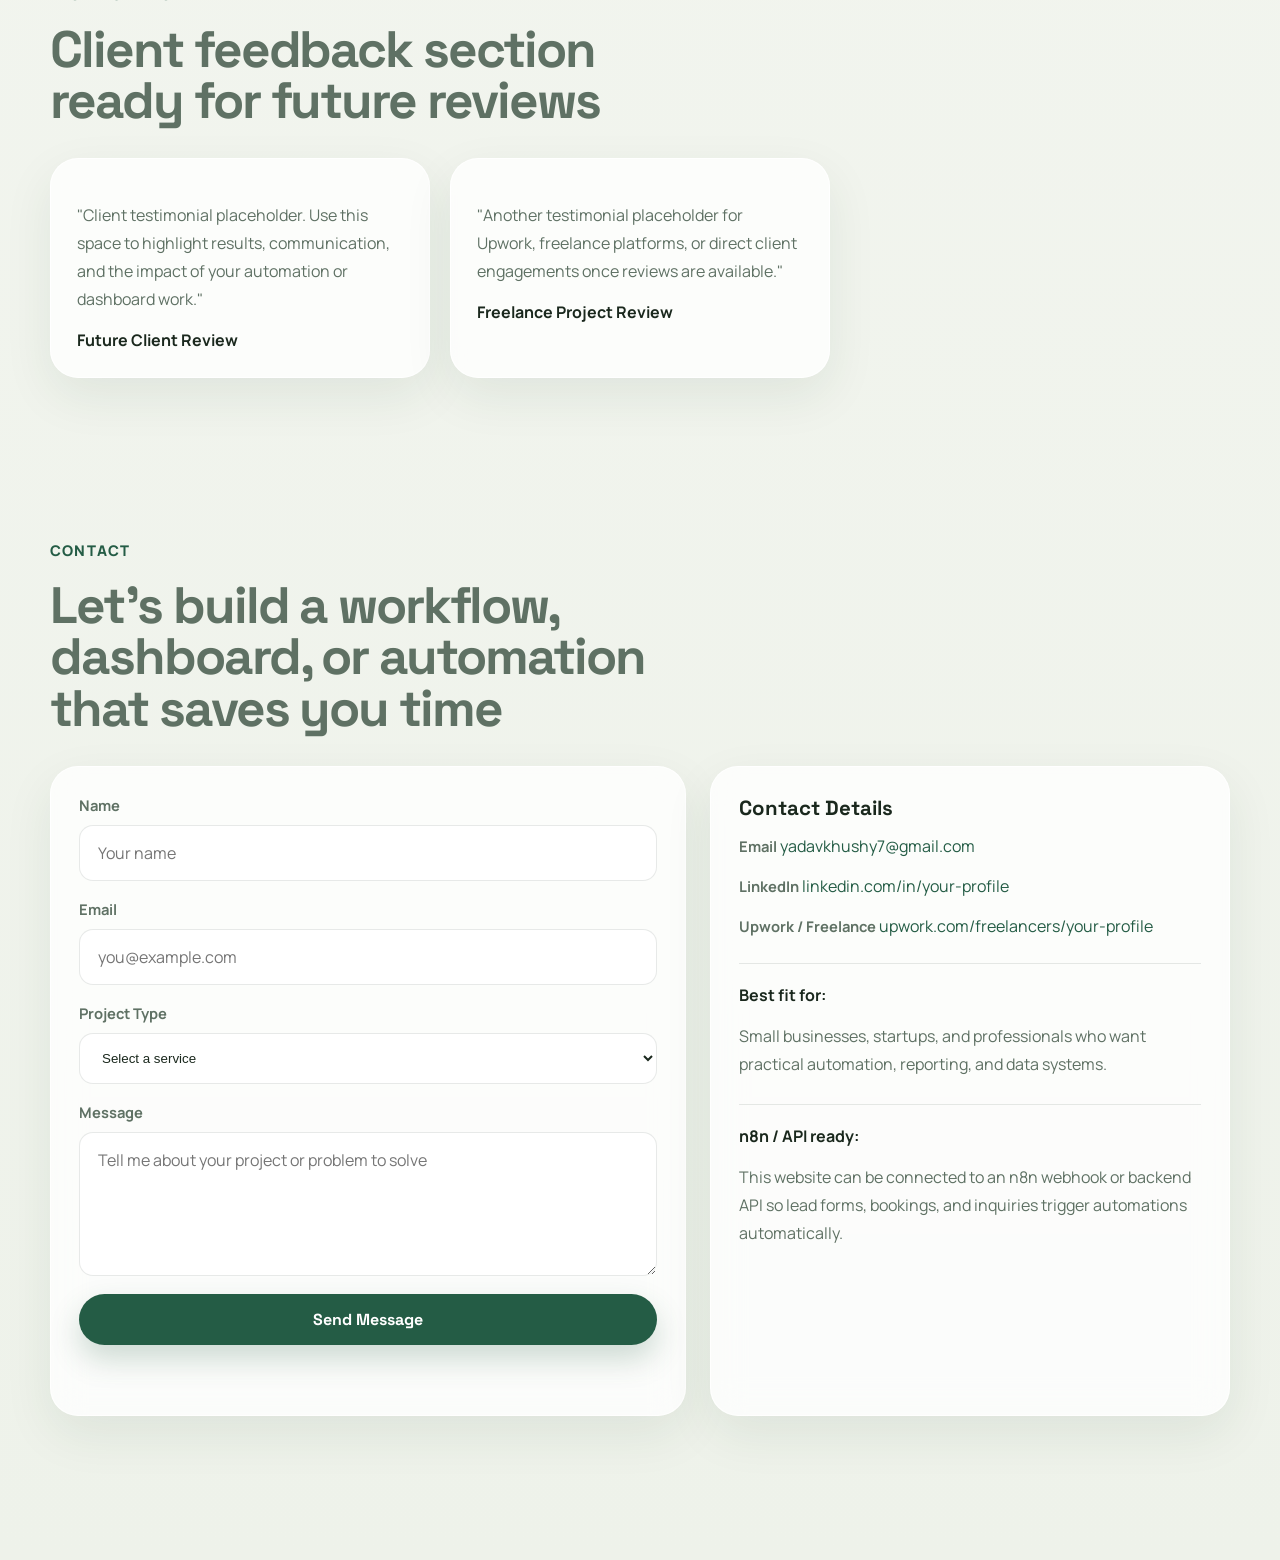
==== commit 7a12368a: "Update contact email" ====
--- a/index.html
+++ b/index.html
@@ -324,7 +324,7 @@
             <ul class="contact-list">
               <li>
                 <span>Email</span>
-                <a href="mailto:hello@dataautomationlab.com">hello@dataautomationlab.com</a>
+                <a href="mailto:yadavkhushy7@gmail.com">yadavkhushy7@gmail.com</a>
               </li>
               <li>
                 <span>LinkedIn</span>
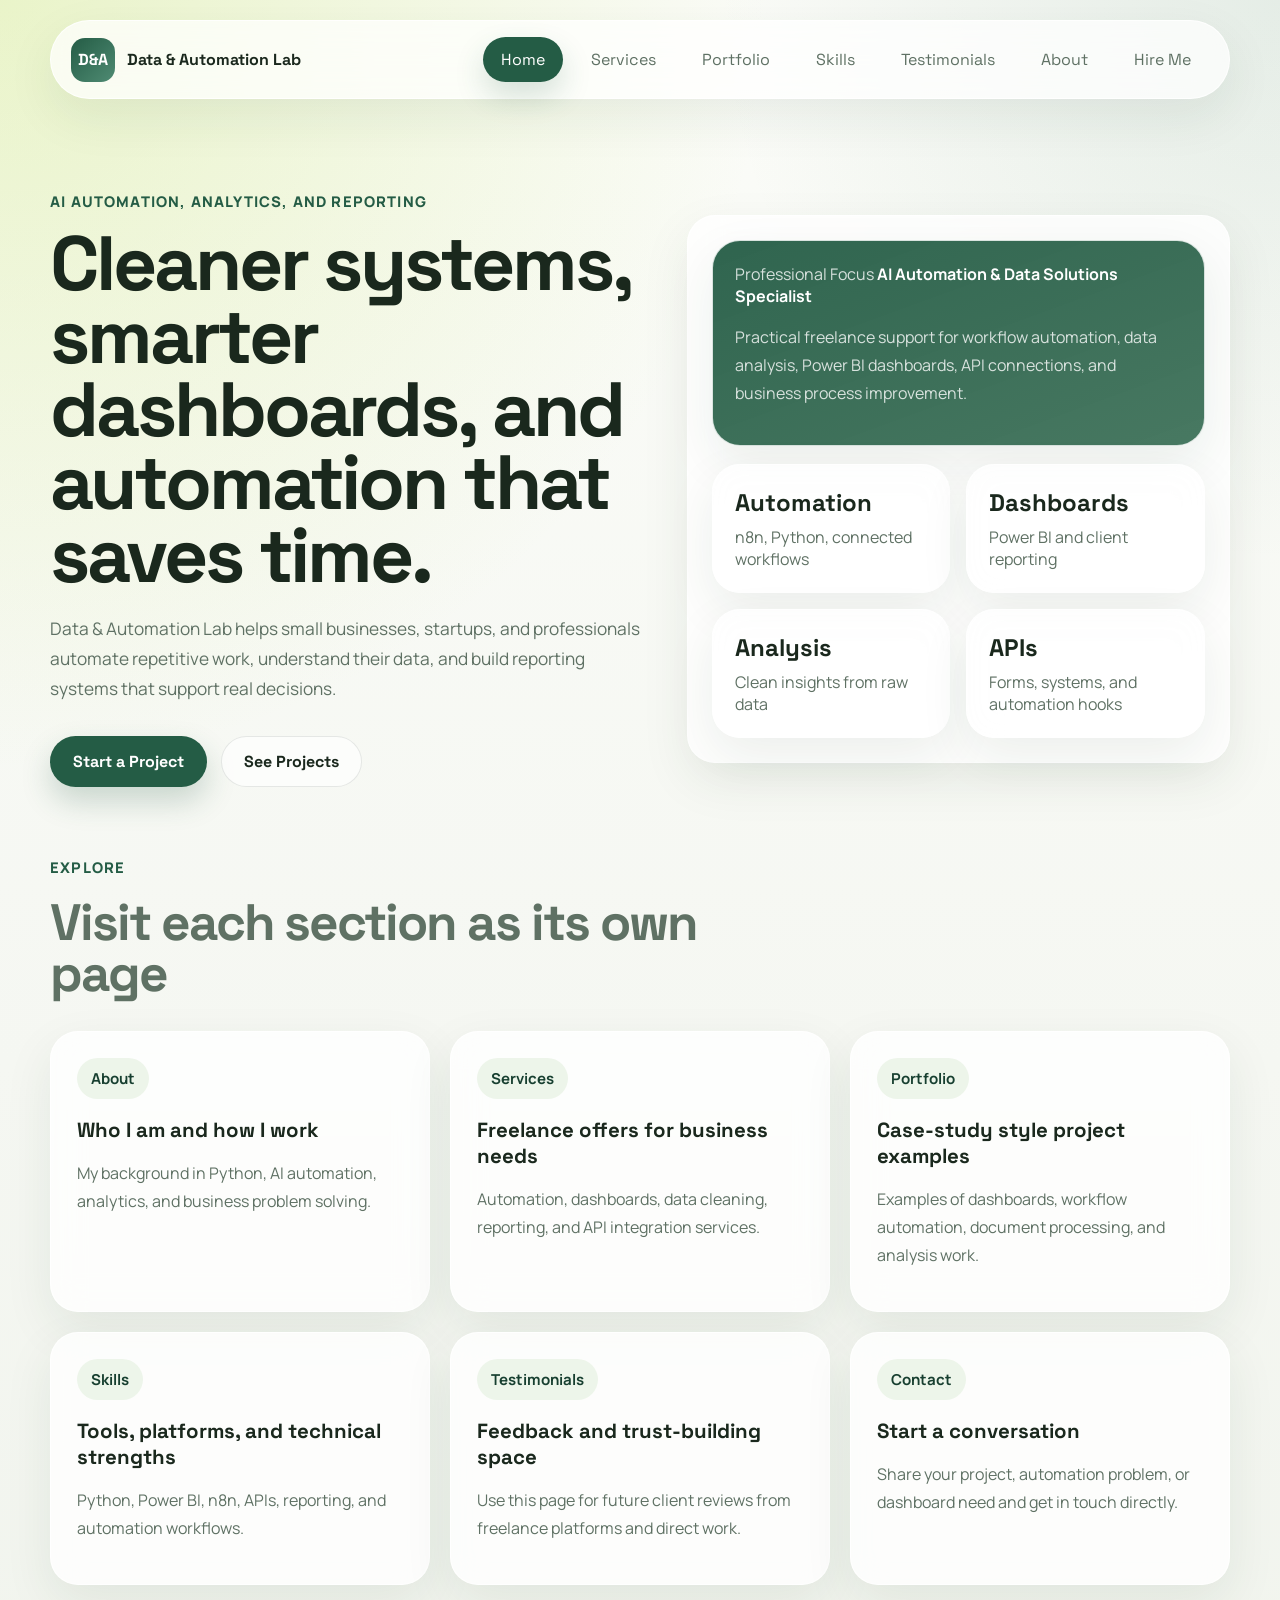
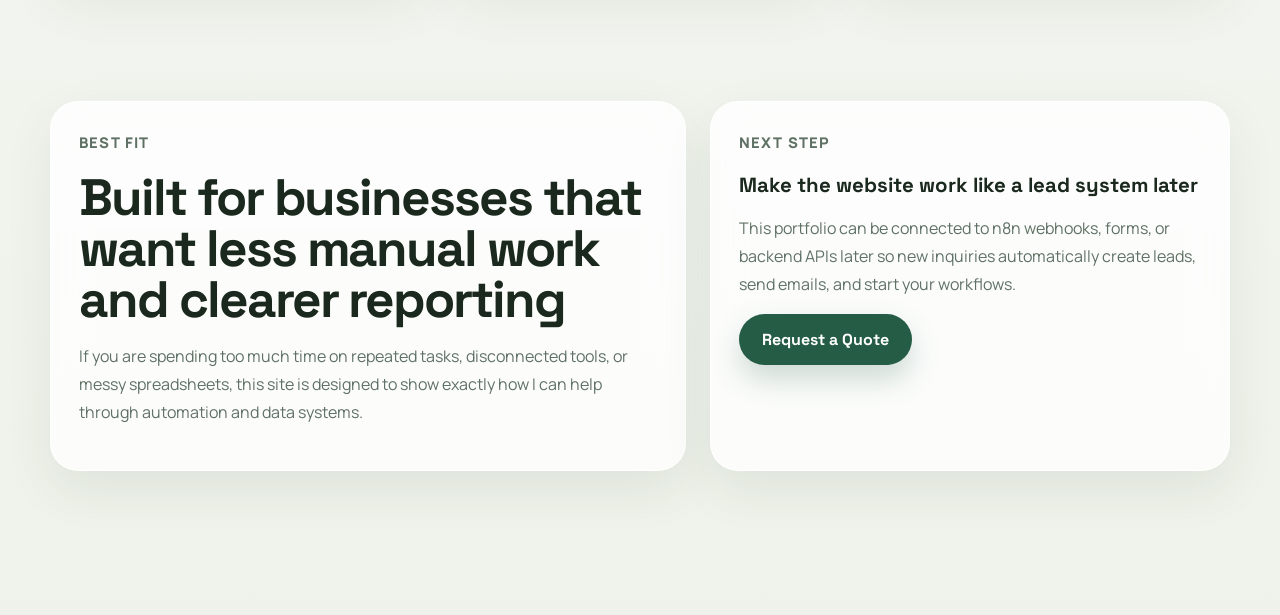
==== commit 9a7ec91a: "Convert site to multi-page layout and reorder navigation" ====
--- a/index.html
+++ b/index.html
@@ -5,7 +5,7 @@
   <meta name="viewport" content="width=device-width, initial-scale=1.0">
   <meta
     name="description"
-    content="Data & Automation Lab helps businesses automate workflows, analyze data, and build clear dashboards with AI, Python, Power BI, and n8n."
+    content="Data & Automation Lab builds AI automations, Python solutions, dashboards, and data systems for small businesses and startups."
   >
   <title>Data &amp; Automation Lab</title>
   <link rel="preconnect" href="https://fonts.googleapis.com">
@@ -19,7 +19,7 @@
 <body>
   <div class="site-shell">
     <header class="topbar">
-      <a href="#home" class="brand">
+      <a href="index.html" class="brand">
         <span class="brand-mark">D&amp;A</span>
         <span class="brand-text">Data &amp; Automation Lab</span>
       </a>
@@ -28,321 +28,117 @@
         <span></span>
       </button>
       <nav class="nav">
-        <a href="#home">Home</a>
-        <a href="#about">About</a>
-        <a href="#services">Services</a>
-        <a href="#portfolio">Portfolio</a>
-        <a href="#skills">Skills</a>
-        <a href="#testimonials">Testimonials</a>
-        <a href="#contact" class="nav-cta">Hire Me</a>
+        <a href="index.html">Home</a>
+        <a href="services.html">Services</a>
+        <a href="portfolio.html">Portfolio</a>
+        <a href="skills.html">Skills</a>
+        <a href="testimonials.html">Testimonials</a>
+        <a href="about.html">About</a>
+        <a href="contact.html">Hire Me</a>
       </nav>
     </header>
 
     <main>
-      <section class="hero section" id="home">
+      <section class="hero hero-clean page-hero">
         <div class="hero-copy reveal">
-          <p class="eyebrow">AI automation, analytics, and dashboard delivery</p>
-          <h1>AI Automation &amp; Data Solutions Specialist</h1>
+          <p class="eyebrow">AI automation, analytics, and reporting</p>
+          <h1>Cleaner systems, smarter dashboards, and automation that saves time.</h1>
           <p class="hero-text">
-            I help small businesses, startups, and professionals save time, reduce manual work,
-            and make smarter decisions through workflow automation, Python solutions, data analysis,
-            and Power BI dashboards.
+            Data &amp; Automation Lab helps small businesses, startups, and professionals automate
+            repetitive work, understand their data, and build reporting systems that support real decisions.
           </p>
           <div class="hero-actions">
-            <a class="button button-primary" href="#contact">Hire Me</a>
-            <a class="button button-secondary" href="#portfolio">View My Work</a>
+            <a class="button button-primary" href="contact.html">Start a Project</a>
+            <a class="button button-secondary" href="portfolio.html">See Projects</a>
           </div>
-          <ul class="hero-trust">
-            <li>Automation-first problem solving</li>
-            <li>Clean dashboards and business reporting</li>
-            <li>Optimized to convert visitors into freelance clients</li>
-          </ul>
         </div>
         <div class="hero-panel reveal">
           <div class="metric-card metric-card-large">
-            <span class="metric-label">What I Deliver</span>
-            <strong>Workflows that run faster and data that speaks clearly</strong>
+            <span class="metric-label">Professional Focus</span>
+            <strong>AI Automation &amp; Data Solutions Specialist</strong>
             <p>
-              From lead handling and PDF processing to reporting dashboards, I build systems that
-              free up your time and improve visibility across your business.
+              Practical freelance support for workflow automation, data analysis, Power BI dashboards,
+              API connections, and business process improvement.
             </p>
           </div>
           <div class="hero-grid">
             <article class="metric-card">
-              <span class="metric-value">n8n</span>
-              <span class="metric-label">Workflow automation</span>
+              <span class="metric-value">Automation</span>
+              <span class="metric-label">n8n, Python, connected workflows</span>
             </article>
             <article class="metric-card">
-              <span class="metric-value">Python</span>
-              <span class="metric-label">Custom scripts and tools</span>
+              <span class="metric-value">Dashboards</span>
+              <span class="metric-label">Power BI and client reporting</span>
             </article>
             <article class="metric-card">
-              <span class="metric-value">Power BI</span>
-              <span class="metric-label">Dashboards and reporting</span>
+              <span class="metric-value">Analysis</span>
+              <span class="metric-label">Clean insights from raw data</span>
             </article>
             <article class="metric-card">
               <span class="metric-value">APIs</span>
-              <span class="metric-label">Connected business systems</span>
+              <span class="metric-label">Forms, systems, and automation hooks</span>
             </article>
           </div>
         </div>
       </section>
 
-      <section class="section about" id="about">
+      <section class="section section-compact">
         <div class="section-heading reveal">
-          <p class="eyebrow">About Me</p>
-          <h2>Using automation and analytics to solve real business problems</h2>
+          <p class="eyebrow">Explore</p>
+          <h2>Visit each section as its own page</h2>
         </div>
-        <div class="about-layout">
-          <article class="story-card reveal">
-            <p>
-              My journey started with Python and a simple goal: remove repetitive work and make
-              complex tasks easier. That grew into building AI-powered workflows, automating daily
-              operations, and transforming raw business data into useful dashboards and reports.
-            </p>
-            <p>
-              Today, I focus on practical solutions that help clients save hours, improve accuracy,
-              and understand performance with confidence. Whether the challenge is workflow
-              automation, data cleaning, or executive reporting, I build systems that support clear
-              decisions and scalable operations.
-            </p>
-          </article>
-          <aside class="skills-card reveal">
-            <h3>Core Skills</h3>
-            <div class="skill-pills">
-              <span>Python Automation</span>
-              <span>AI Workflow Design</span>
-              <span>Power BI</span>
-              <span>Data Analysis</span>
-              <span>n8n Automation</span>
-              <span>API Integration</span>
-              <span>Reporting</span>
-              <span>Process Optimization</span>
-            </div>
-          </aside>
+        <div class="page-link-grid">
+          <a class="page-link-card reveal" href="about.html">
+            <span class="page-link-tag">About</span>
+            <h3>Who I am and how I work</h3>
+            <p>My background in Python, AI automation, analytics, and business problem solving.</p>
+          </a>
+          <a class="page-link-card reveal" href="services.html">
+            <span class="page-link-tag">Services</span>
+            <h3>Freelance offers for business needs</h3>
+            <p>Automation, dashboards, data cleaning, reporting, and API integration services.</p>
+          </a>
+          <a class="page-link-card reveal" href="portfolio.html">
+            <span class="page-link-tag">Portfolio</span>
+            <h3>Case-study style project examples</h3>
+            <p>Examples of dashboards, workflow automation, document processing, and analysis work.</p>
+          </a>
+          <a class="page-link-card reveal" href="skills.html">
+            <span class="page-link-tag">Skills</span>
+            <h3>Tools, platforms, and technical strengths</h3>
+            <p>Python, Power BI, n8n, APIs, reporting, and automation workflows.</p>
+          </a>
+          <a class="page-link-card reveal" href="testimonials.html">
+            <span class="page-link-tag">Testimonials</span>
+            <h3>Feedback and trust-building space</h3>
+            <p>Use this page for future client reviews from freelance platforms and direct work.</p>
+          </a>
+          <a class="page-link-card reveal" href="contact.html">
+            <span class="page-link-tag">Contact</span>
+            <h3>Start a conversation</h3>
+            <p>Share your project, automation problem, or dashboard need and get in touch directly.</p>
+          </a>
         </div>
       </section>
 
-      <section class="section services" id="services">
-        <div class="section-heading reveal">
-          <p class="eyebrow">Services</p>
-          <h2>Focused freelance offers built to save time, reduce errors, and improve decisions</h2>
-        </div>
-        <div class="card-grid">
-          <article class="service-card reveal">
-            <h3>AI Workflow Automation</h3>
-            <p>I design workflows with n8n, AI tools, and Python to automate repetitive business tasks from lead capture to document handling.</p>
-            <ul class="card-list">
-              <li>Best for businesses losing time to manual steps</li>
-              <li>Typical use cases: lead routing, follow-ups, notifications, approvals</li>
-              <li>Result: faster operations with fewer missed tasks</li>
-            </ul>
+      <section class="section section-compact">
+        <div class="split-feature">
+          <article class="story-card reveal">
+            <p class="eyebrow">Best Fit</p>
+            <h2>Built for businesses that want less manual work and clearer reporting</h2>
+            <p>
+              If you are spending too much time on repeated tasks, disconnected tools, or messy spreadsheets,
+              this site is designed to show exactly how I can help through automation and data systems.
+            </p>
           </article>
-          <article class="service-card reveal">
-            <h3>Data Analysis</h3>
-            <p>I turn raw or messy data into practical insights that help clients understand trends, inefficiencies, and growth opportunities.</p>
-            <ul class="card-list">
-              <li>Best for teams with data but no clear direction</li>
-              <li>Includes trend analysis, summaries, and business insights</li>
-              <li>Result: more confident decisions backed by real numbers</li>
-            </ul>
-          </article>
-          <article class="service-card reveal">
-            <h3>Power BI Dashboards</h3>
-            <p>I create clean Power BI dashboards that show the metrics clients actually need, without clutter or confusion.</p>
-            <ul class="card-list">
-              <li>Best for sales, finance, operations, and KPI tracking</li>
-              <li>Interactive visuals built for owners, managers, and teams</li>
-              <li>Result: easier reporting and better visibility across the business</li>
-            </ul>
-          </article>
-          <article class="service-card reveal">
-            <h3>Business Process Automation</h3>
-            <p>I simplify internal workflows by connecting tools, reducing duplicate work, and making day-to-day processes more reliable.</p>
-            <ul class="card-list">
-              <li>Best for recurring admin and operations tasks</li>
-              <li>Works across forms, spreadsheets, CRMs, email, and task tools</li>
-              <li>Result: smoother delivery and less manual overhead</li>
-            </ul>
-          </article>
-          <article class="service-card reveal">
-            <h3>Data Cleaning &amp; Reporting</h3>
-            <p>I clean inconsistent datasets, organize reporting structures, and deliver outputs that are easier to trust and act on.</p>
-            <ul class="card-list">
-              <li>Best for messy Excel, CSV, exported, or duplicated data</li>
-              <li>Improves reporting accuracy and data usability</li>
-              <li>Result: cleaner analysis and less reporting friction</li>
-            </ul>
-          </article>
-          <article class="service-card reveal">
-            <h3>API Integration</h3>
-            <p>I connect business apps and APIs so your website, automations, and internal systems can pass data automatically.</p>
-            <ul class="card-list">
-              <li>Best for websites, CRMs, forms, dashboards, and automation flows</li>
-              <li>Supports n8n webhook flows and backend integrations</li>
-              <li>Result: fewer copy-paste tasks and better connected systems</li>
-            </ul>
-          </article>
-        </div>
-      </section>
-
-      <section class="section portfolio" id="portfolio">
-        <div class="section-heading reveal">
-          <p class="eyebrow">Portfolio</p>
-          <h2>Case-study style project examples clients can quickly understand</h2>
-        </div>
-        <div class="project-grid">
-          <article class="project-card reveal">
-            <span class="project-tag">Power BI</span>
-            <h3>Sales Dashboard</h3>
-            <p>Built a Power BI dashboard for tracking revenue, category performance, regional sales, and month-over-month growth.</p>
-            <div class="project-meta">
-              <span><strong>Problem:</strong> Sales data existed, but reporting was slow and hard to share.</span>
-              <span><strong>Tools:</strong> Power BI, Excel, data modeling</span>
-              <span><strong>Result:</strong> Faster reporting and clearer sales visibility for decision-making.</span>
-            </div>
-          </article>
-          <article class="project-card reveal">
-            <span class="project-tag">Automation</span>
-            <h3>Automated Email Workflow</h3>
-            <p>Designed a lead-handling workflow that captured inquiries, triggered follow-up emails, and updated records automatically.</p>
-            <div class="project-meta">
-              <span><strong>Problem:</strong> Leads were being followed up manually and inconsistently.</span>
-              <span><strong>Tools:</strong> n8n, email automation, webhook logic</span>
-              <span><strong>Result:</strong> Faster client response times and reduced admin work.</span>
-            </div>
-          </article>
-          <article class="project-card reveal">
-            <span class="project-tag">Python</span>
-            <h3>PDF Processing Automation</h3>
-            <p>Created a Python automation that extracted structured data from PDFs and prepared it for reporting and downstream workflows.</p>
-            <div class="project-meta">
-              <span><strong>Problem:</strong> Important data was trapped inside PDF files and took hours to copy manually.</span>
-              <span><strong>Tools:</strong> Python, file handling, parsing logic</span>
-              <span><strong>Result:</strong> Faster document processing with more consistent output.</span>
-            </div>
-          </article>
-          <article class="project-card reveal">
-            <span class="project-tag">Analytics</span>
-            <h3>Data Analysis Report</h3>
-            <p>Produced an analysis report from raw business data to identify trends, bottlenecks, and growth opportunities in a client-friendly format.</p>
-            <div class="project-meta">
-              <span><strong>Problem:</strong> The client had data but no clear picture of what it meant.</span>
-              <span><strong>Tools:</strong> Python, Excel, reporting structure</span>
-              <span><strong>Result:</strong> Actionable insights delivered in a simple business report.</span>
-            </div>
-          </article>
-        </div>
-      </section>
-
-      <section class="section tools" id="skills">
-        <div class="section-heading reveal">
-          <p class="eyebrow">Tools &amp; Skills</p>
-          <h2>Technologies I use to build reliable solutions</h2>
-        </div>
-        <div class="tools-layout">
-          <div class="tools-list reveal">
-            <div class="tool-item"><span>Python</span><strong>Automation, scripting, data processing</strong></div>
-            <div class="tool-item"><span>Power BI</span><strong>Business dashboards and reporting</strong></div>
-            <div class="tool-item"><span>n8n Automation</span><strong>Workflow orchestration and integrations</strong></div>
-            <div class="tool-item"><span>Data Analysis</span><strong>Insights, trends, and decision support</strong></div>
-            <div class="tool-item"><span>API Integration</span><strong>Connected systems and data exchange</strong></div>
-            <div class="tool-item"><span>Automation Workflows</span><strong>Operational efficiency and task reduction</strong></div>
-          </div>
-          <div class="conversion-card reveal">
-            <p class="eyebrow">Why Clients Hire Me</p>
-            <h3>Clear deliverables, practical automation, and business-focused results</h3>
+          <aside class="conversion-card reveal">
+            <p class="eyebrow">Next Step</p>
+            <h3>Make the website work like a lead system later</h3>
             <p>
-              I build solutions with a freelance mindset: fast understanding, clean execution,
-              strong communication, and work that immediately reduces friction for the client.
+              This portfolio can be connected to n8n webhooks, forms, or backend APIs later so new inquiries
+              automatically create leads, send emails, and start your workflows.
             </p>
-            <a class="button button-primary" href="#contact">Start a Project</a>
-          </div>
-        </div>
-      </section>
-
-      <section class="section testimonials" id="testimonials">
-        <div class="section-heading reveal">
-          <p class="eyebrow">Testimonials</p>
-          <h2>Client feedback section ready for future reviews</h2>
-        </div>
-        <div class="testimonial-grid">
-          <article class="testimonial-card reveal">
-            <p>
-              "Client testimonial placeholder. Use this space to highlight results, communication,
-              and the impact of your automation or dashboard work."
-            </p>
-            <strong>Future Client Review</strong>
-          </article>
-          <article class="testimonial-card reveal">
-            <p>
-              "Another testimonial placeholder for Upwork, freelance platforms, or direct client
-              engagements once reviews are available."
-            </p>
-            <strong>Freelance Project Review</strong>
-          </article>
-        </div>
-      </section>
-
-      <section class="section contact" id="contact">
-        <div class="section-heading reveal">
-          <p class="eyebrow">Contact</p>
-          <h2>Let’s build a workflow, dashboard, or automation that saves you time</h2>
-        </div>
-        <div class="contact-layout">
-          <form class="contact-form reveal" id="contact-form">
-            <label>
-              <span>Name</span>
-              <input type="text" name="name" placeholder="Your name" required>
-            </label>
-            <label>
-              <span>Email</span>
-              <input type="email" name="email" placeholder="you@example.com" required>
-            </label>
-            <label>
-              <span>Project Type</span>
-              <select name="project-type" required>
-                <option value="">Select a service</option>
-                <option value="ai-automation">AI Workflow Automation</option>
-                <option value="data-analysis">Data Analysis</option>
-                <option value="power-bi">Power BI Dashboard</option>
-                <option value="process-automation">Business Process Automation</option>
-                <option value="data-cleaning">Data Cleaning and Reporting</option>
-                <option value="api-integration">API Integration / n8n Connection</option>
-              </select>
-            </label>
-            <label>
-              <span>Message</span>
-              <textarea name="message" rows="5" placeholder="Tell me about your project or problem to solve" required></textarea>
-            </label>
-            <button class="button button-primary" type="submit">Send Message</button>
-            <p class="form-status" id="form-status" aria-live="polite"></p>
-          </form>
-
-          <aside class="contact-card reveal">
-            <h3>Contact Details</h3>
-            <ul class="contact-list">
-              <li>
-                <span>Email</span>
-                <a href="mailto:yadavkhushy7@gmail.com">yadavkhushy7@gmail.com</a>
-              </li>
-              <li>
-                <span>LinkedIn</span>
-                <a href="https://www.linkedin.com/" target="_blank" rel="noreferrer">linkedin.com/in/your-profile</a>
-              </li>
-              <li>
-                <span>Upwork / Freelance</span>
-                <a href="https://www.upwork.com/" target="_blank" rel="noreferrer">upwork.com/freelancers/your-profile</a>
-              </li>
-            </ul>
-            <div class="contact-note">
-              <strong>Best fit for:</strong>
-              <p>Small businesses, startups, and professionals who want practical automation, reporting, and data systems.</p>
-            </div>
-            <div class="contact-note">
-              <strong>n8n / API ready:</strong>
-              <p>This website can be connected to an n8n webhook or backend API so lead forms, bookings, and inquiries trigger automations automatically.</p>
-            </div>
+            <a class="button button-primary" href="contact.html">Request a Quote</a>
           </aside>
         </div>
       </section>
--- a/styles.css
+++ b/styles.css
@@ -1,6 +1,6 @@
 :root {
   --bg: #f5f7f2;
-  --surface: rgba(255, 255, 255, 0.78);
+  --surface: rgba(255, 255, 255, 0.8);
   --surface-strong: #ffffff;
   --surface-accent: #edf5ea;
   --text: #1a281d;
@@ -41,7 +41,8 @@
 
 button,
 input,
-textarea {
+textarea,
+select {
   font: inherit;
 }
 
@@ -106,12 +107,14 @@
 .nav {
   display: flex;
   align-items: center;
-  gap: 20px;
+  gap: 10px;
 }
 
 .nav a {
+  padding: 12px 18px;
+  border-radius: 999px;
   color: var(--muted);
-  transition: color 180ms ease, transform 180ms ease;
+  transition: color 180ms ease, transform 180ms ease, background 180ms ease, box-shadow 180ms ease;
 }
 
 .nav a:hover,
@@ -120,11 +123,10 @@
   transform: translateY(-1px);
 }
 
-.nav-cta {
-  padding: 12px 18px;
-  border-radius: 999px;
+.nav a.is-active {
   background: var(--primary);
   color: #fff !important;
+  box-shadow: 0 14px 30px rgba(36, 92, 69, 0.18);
 }
 
 .nav-toggle {
@@ -153,12 +155,28 @@
   padding: 80px 0;
 }
 
+.section-compact {
+  padding-top: 36px;
+}
+
+.page-hero,
+.inner-hero {
+  padding: 84px 0 24px;
+}
+
 .hero {
   display: grid;
   grid-template-columns: 1.05fr 0.95fr;
   gap: 36px;
-  min-height: calc(100vh - 140px);
   align-items: center;
+}
+
+.hero-clean {
+  min-height: calc(100vh - 180px);
+}
+
+.inner-hero {
+  max-width: 760px;
 }
 
 .eyebrow {
@@ -172,14 +190,14 @@
 
 h1 {
   margin: 0;
-  font-size: clamp(2.7rem, 6vw, 5.4rem);
+  font-size: clamp(2.6rem, 6vw, 5rem);
   line-height: 0.95;
   letter-spacing: -0.04em;
 }
 
 h2 {
   margin: 0;
-  font-size: clamp(2rem, 4vw, 3.4rem);
+  font-size: clamp(2rem, 4vw, 3.2rem);
   line-height: 1;
   letter-spacing: -0.04em;
 }
@@ -198,7 +216,8 @@
 .testimonial-card p,
 .contact-card p,
 .metric-card p,
-.conversion-card p {
+.conversion-card p,
+.page-link-card p {
   color: var(--muted);
   line-height: 1.75;
 }
@@ -241,26 +260,6 @@
 .button-secondary {
   border-color: var(--line);
   background: rgba(255, 255, 255, 0.65);
-}
-
-.hero-trust {
-  display: grid;
-  gap: 10px;
-  padding: 0;
-  margin: 28px 0 0;
-  list-style: none;
-  color: var(--muted);
-}
-
-.hero-trust li::before {
-  content: "";
-  display: inline-block;
-  width: 10px;
-  height: 10px;
-  margin-right: 10px;
-  border-radius: 50%;
-  background: var(--accent);
-  box-shadow: 0 0 0 4px rgba(201, 229, 114, 0.22);
 }
 
 .hero-panel,
@@ -273,7 +272,8 @@
 .contact-card,
 .conversion-card,
 .metric-card,
-.tool-item {
+.tool-item,
+.page-link-card {
   background: var(--surface);
   border: 1px solid rgba(255, 255, 255, 0.8);
   border-radius: var(--radius-lg);
@@ -288,8 +288,7 @@
 .metric-card-large {
   margin-bottom: 18px;
   padding: 28px;
-  background:
-    linear-gradient(160deg, rgba(36, 92, 69, 0.95), rgba(56, 109, 84, 0.92));
+  background: linear-gradient(160deg, rgba(36, 92, 69, 0.95), rgba(56, 109, 84, 0.92));
   color: #fff;
 }
 
@@ -325,30 +324,47 @@
   margin-bottom: 32px;
 }
 
-.about-layout,
-.tools-layout,
-.contact-layout {
-  display: grid;
-  grid-template-columns: 1.1fr 0.9fr;
-  gap: 24px;
-}
-
-.story-card,
-.skills-card,
-.conversion-card,
-.contact-form,
-.contact-card {
-  padding: 28px;
-}
-
-.skill-pills {
-  display: flex;
-  flex-wrap: wrap;
-  gap: 12px;
-}
-
-.skill-pills span,
-.project-tag {
+.page-link-grid,
+.card-grid,
+.project-grid,
+.testimonial-grid {
+  display: grid;
+  gap: 20px;
+}
+
+.page-link-grid,
+.card-grid {
+  grid-template-columns: repeat(3, minmax(0, 1fr));
+}
+
+.project-grid,
+.testimonial-grid {
+  grid-template-columns: repeat(2, minmax(0, 1fr));
+}
+
+.page-link-card,
+.service-card,
+.project-card,
+.testimonial-card {
+  padding: 26px;
+  transition: transform 220ms ease, box-shadow 220ms ease, border-color 220ms ease;
+}
+
+.page-link-card:hover,
+.service-card:hover,
+.project-card:hover,
+.testimonial-card:hover,
+.tool-item:hover,
+.contact-card:hover,
+.conversion-card:hover {
+  transform: translateY(-6px);
+  border-color: rgba(36, 92, 69, 0.14);
+  box-shadow: 0 22px 50px rgba(31, 59, 42, 0.12);
+}
+
+.page-link-tag,
+.project-tag,
+.skill-pills span {
   display: inline-flex;
   align-items: center;
   padding: 10px 14px;
@@ -357,6 +373,35 @@
   color: var(--primary-strong);
   font-size: 0.94rem;
   font-weight: 700;
+}
+
+.page-link-card h3,
+.service-card h3,
+.project-card h3 {
+  margin-top: 18px;
+}
+
+.split-feature,
+.about-layout,
+.tools-layout,
+.contact-layout {
+  display: grid;
+  grid-template-columns: 1.1fr 0.9fr;
+  gap: 24px;
+}
+
+.story-card,
+.skills-card,
+.conversion-card,
+.contact-form,
+.contact-card {
+  padding: 28px;
+}
+
+.skill-pills {
+  display: flex;
+  flex-wrap: wrap;
+  gap: 12px;
 }
 
 .card-list,
@@ -387,44 +432,6 @@
   background: var(--accent);
 }
 
-.card-grid,
-.project-grid,
-.testimonial-grid {
-  display: grid;
-  grid-template-columns: repeat(3, minmax(0, 1fr));
-  gap: 20px;
-}
-
-.project-grid {
-  grid-template-columns: repeat(2, minmax(0, 1fr));
-}
-
-.service-card,
-.project-card,
-.testimonial-card {
-  padding: 26px;
-}
-
-.service-card,
-.project-card,
-.tool-item,
-.testimonial-card,
-.contact-card,
-.conversion-card {
-  transition: transform 220ms ease, box-shadow 220ms ease, border-color 220ms ease;
-}
-
-.service-card:hover,
-.project-card:hover,
-.tool-item:hover,
-.testimonial-card:hover,
-.contact-card:hover,
-.conversion-card:hover {
-  transform: translateY(-6px);
-  border-color: rgba(36, 92, 69, 0.14);
-  box-shadow: 0 22px 50px rgba(31, 59, 42, 0.12);
-}
-
 .tools-list {
   display: grid;
   gap: 16px;
@@ -443,7 +450,7 @@
 }
 
 .tool-item strong {
-  max-width: 260px;
+  max-width: 280px;
   color: var(--muted);
   font-size: 0.96rem;
   font-weight: 600;
@@ -526,9 +533,11 @@
 
 @media (max-width: 980px) {
   .hero,
+  .split-feature,
   .about-layout,
   .tools-layout,
   .contact-layout,
+  .page-link-grid,
   .card-grid,
   .project-grid,
   .testimonial-grid {
@@ -569,9 +578,8 @@
     border-radius: 16px;
   }
 
-  .hero {
+  .hero-clean {
     min-height: auto;
-    padding-top: 44px;
   }
 }
 
@@ -590,6 +598,11 @@
 
   .section {
     padding: 64px 0;
+  }
+
+  .page-hero,
+  .inner-hero {
+    padding-top: 56px;
   }
 
   .hero-actions {
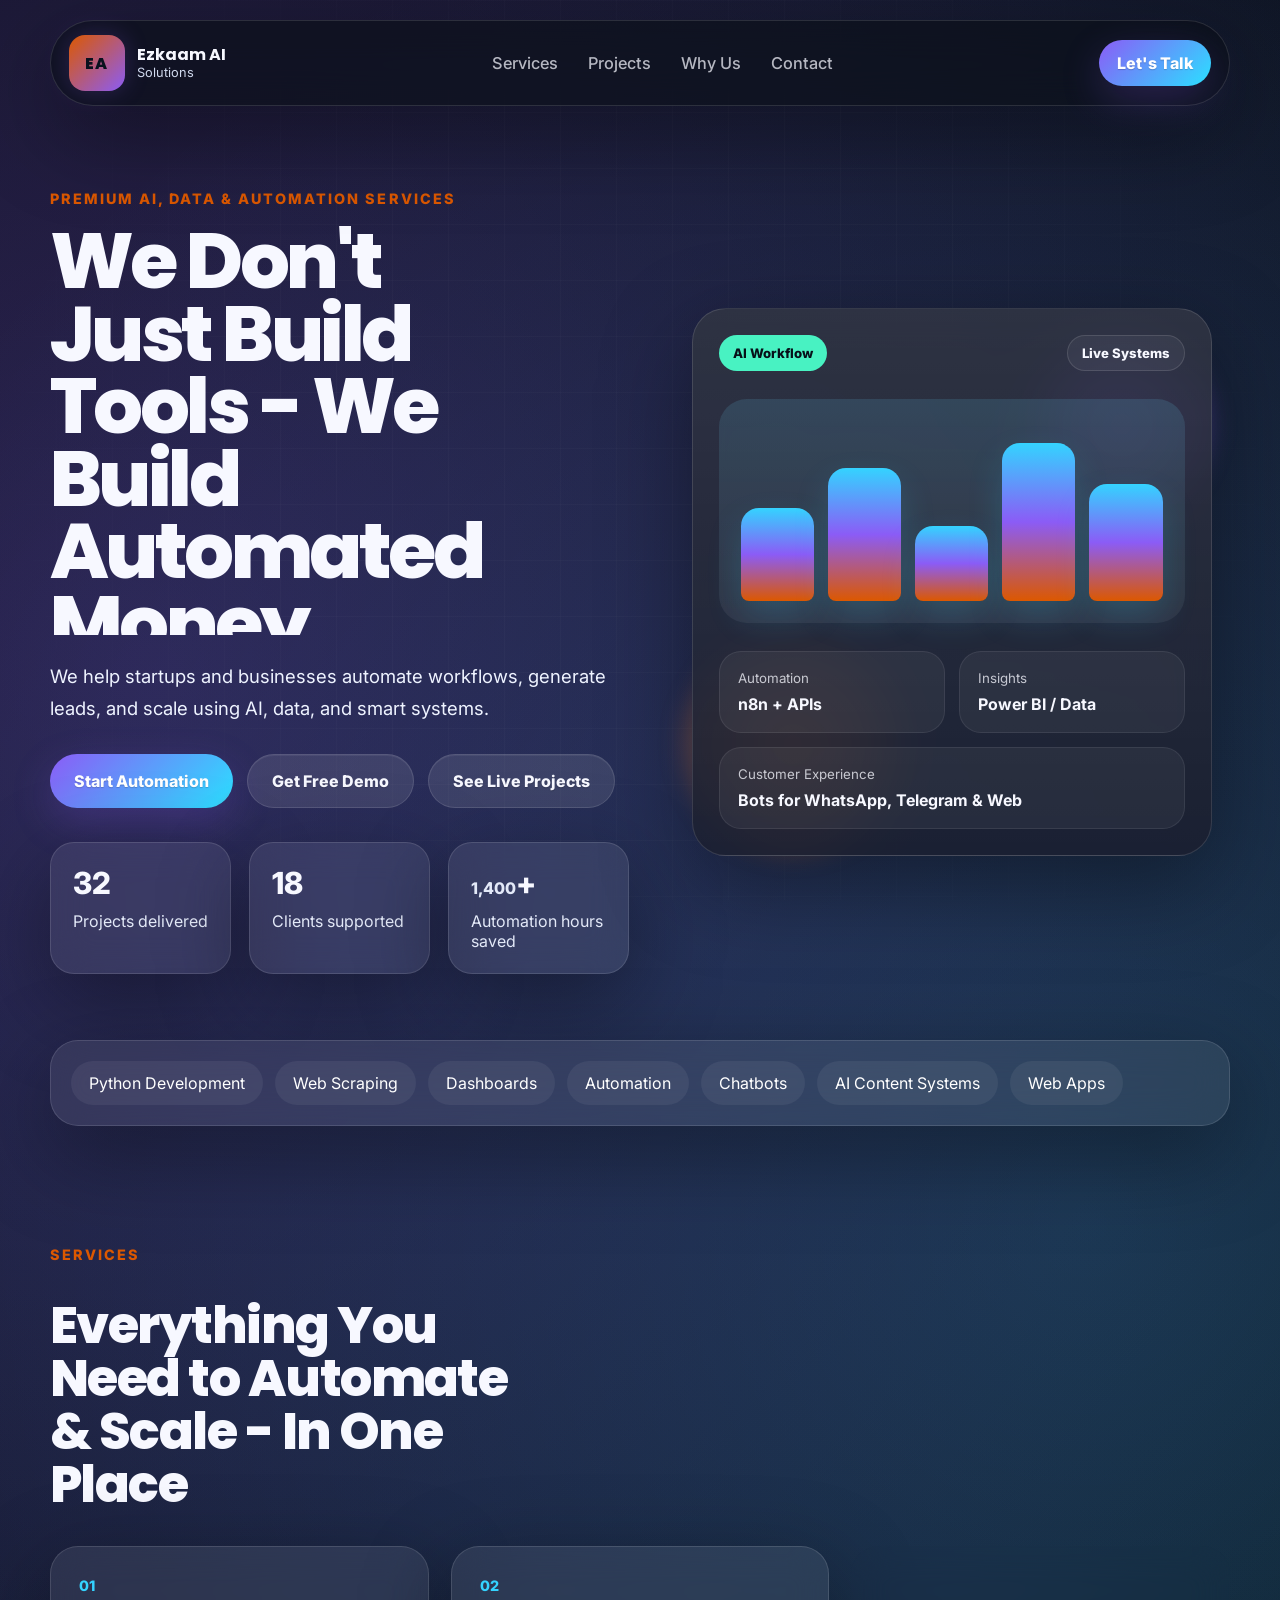
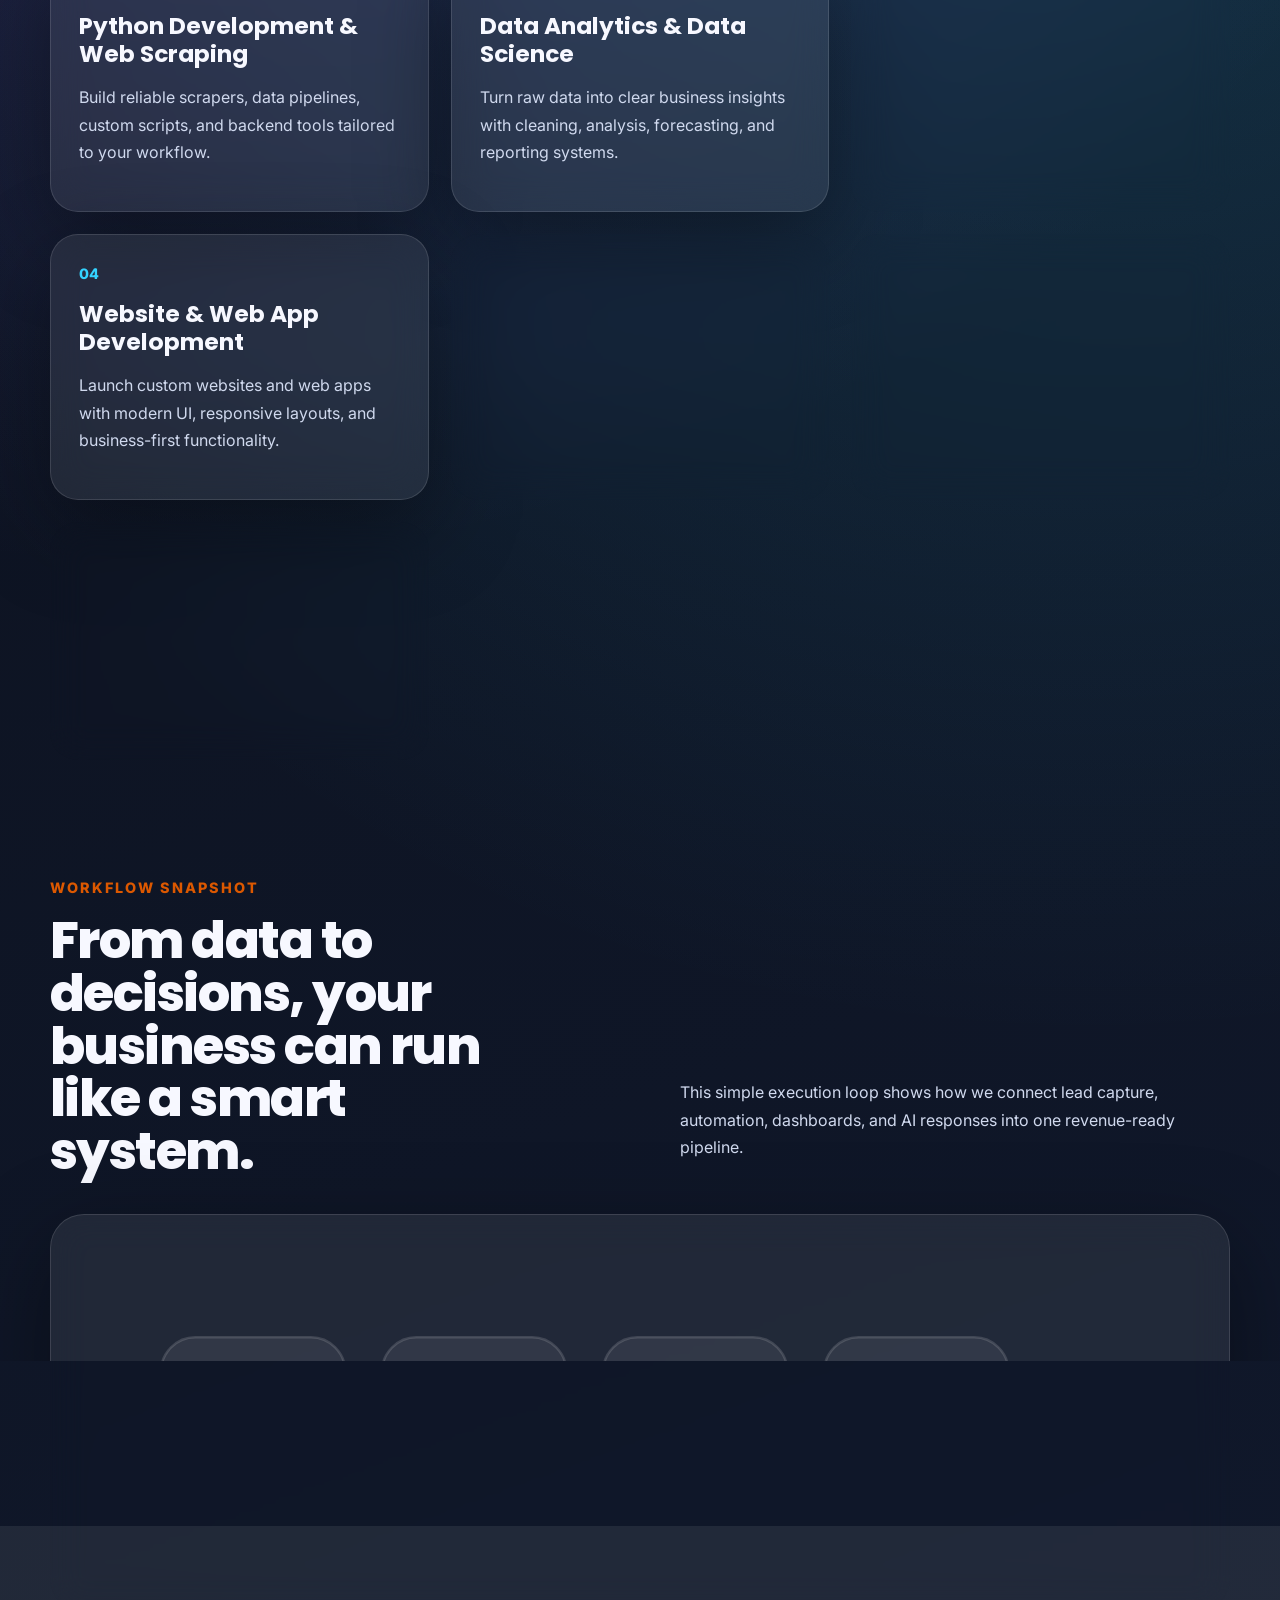
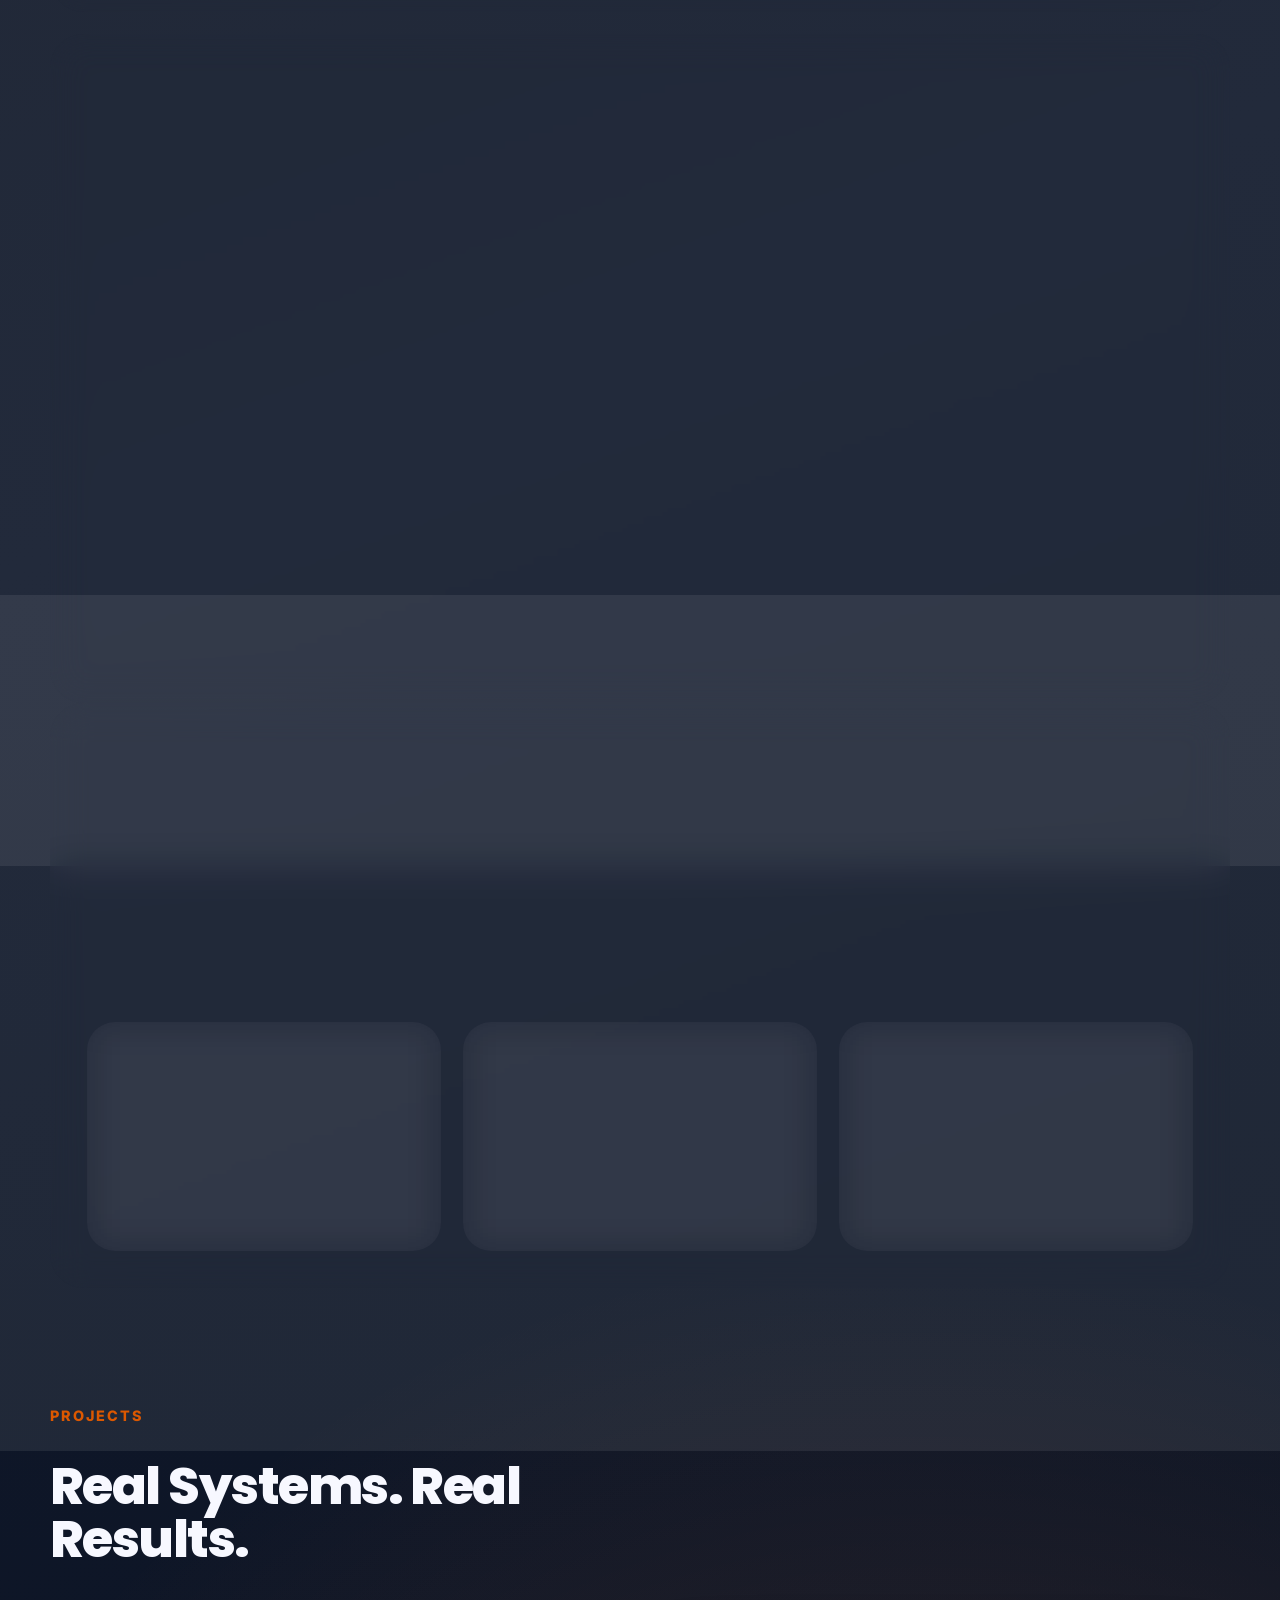
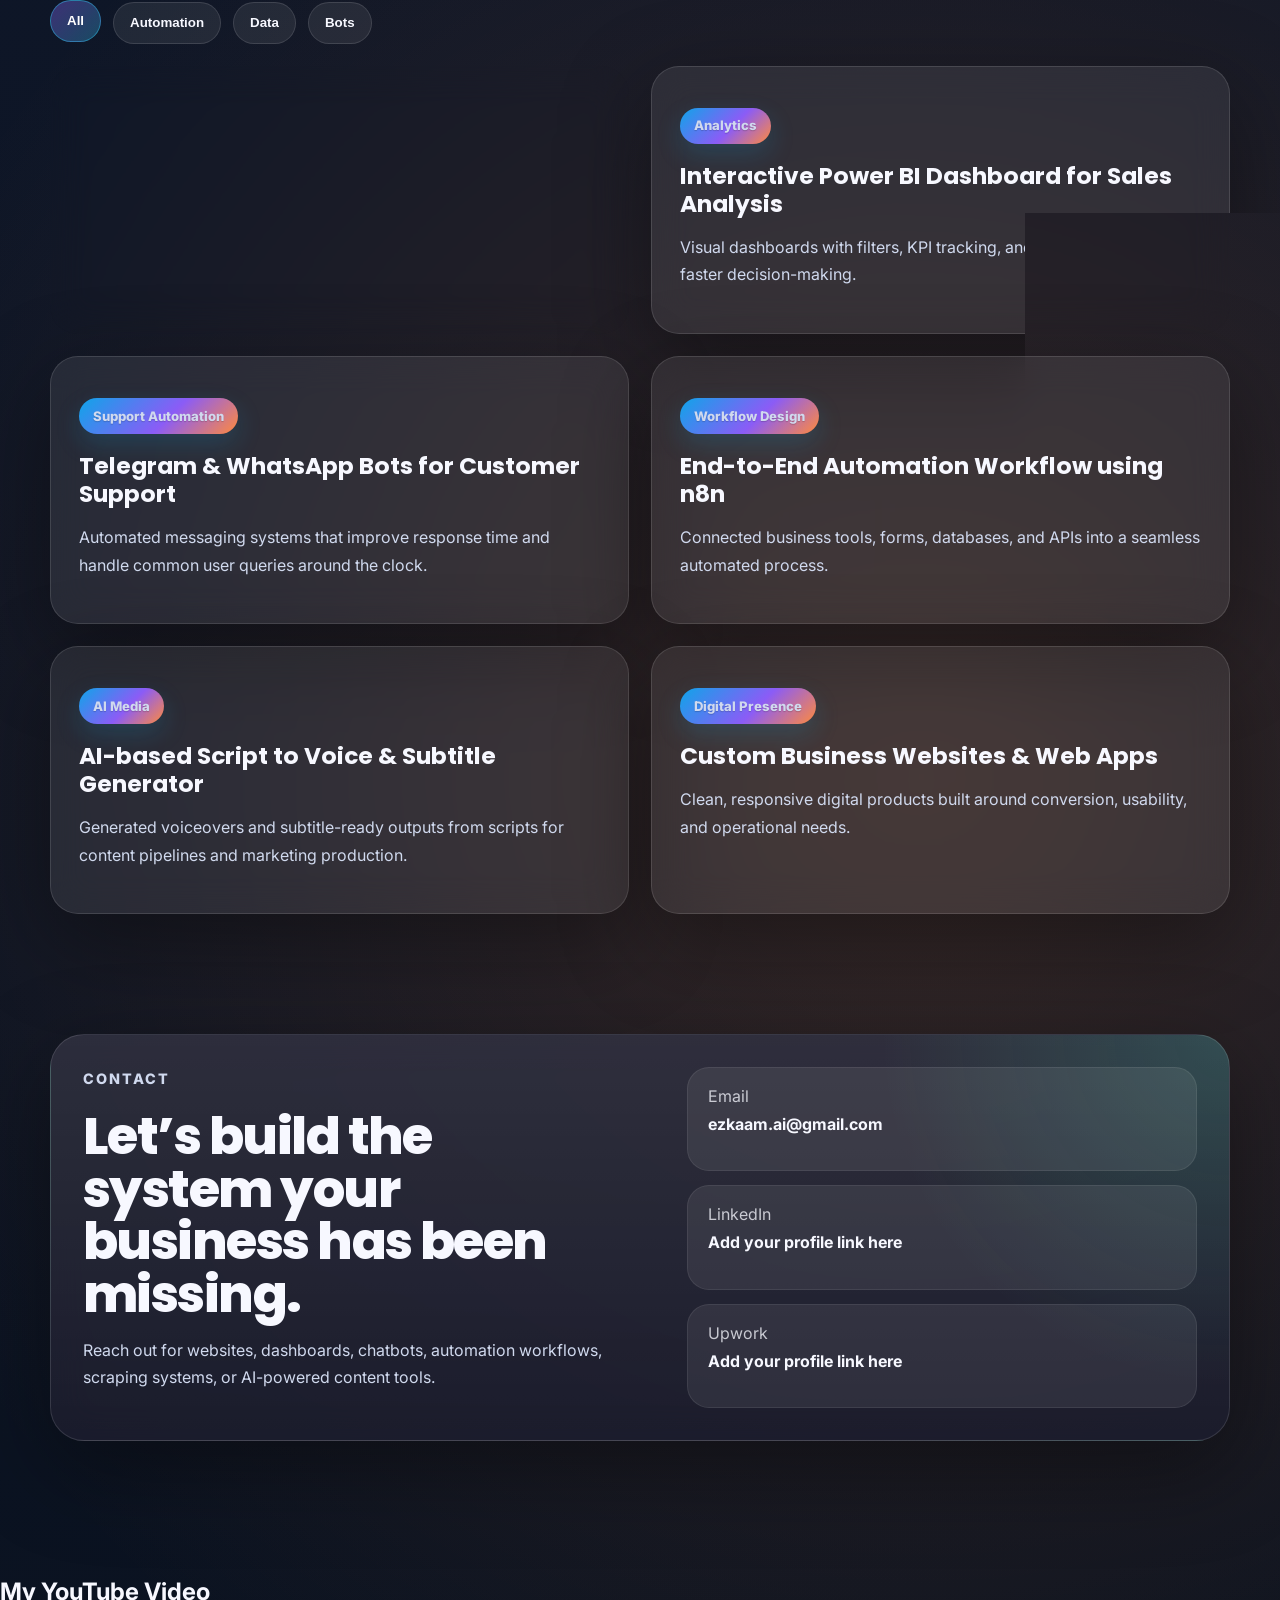
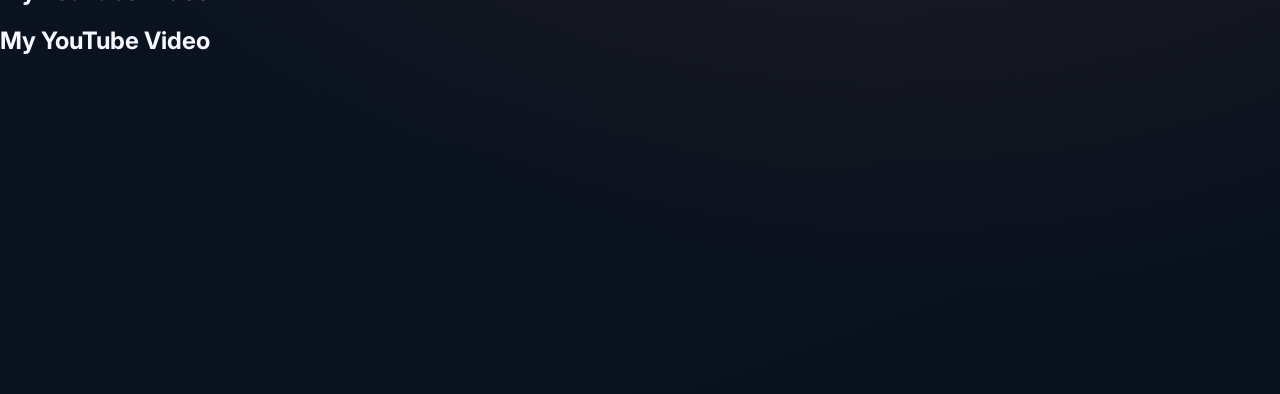
==== commit 68e3ec66: "Deploy new Ezkaam website" ====
--- a/index.html
+++ b/index.html
@@ -3,15 +3,15 @@
 <head>
   <meta charset="UTF-8">
   <meta name="viewport" content="width=device-width, initial-scale=1.0">
+  <title>Ezkaam AI Solutions</title>
   <meta
     name="description"
-    content="Data & Automation Lab builds AI automations, Python solutions, dashboards, and data systems for small businesses and startups."
+    content="Ezkaam AI Solutions helps businesses automate workflows, analyze data, build modern web apps, and scale with AI-powered systems."
   >
-  <title>Data &amp; Automation Lab</title>
   <link rel="preconnect" href="https://fonts.googleapis.com">
   <link rel="preconnect" href="https://fonts.gstatic.com" crossorigin>
   <link
-    href="https://fonts.googleapis.com/css2?family=Manrope:wght@400;500;600;700;800&family=Space+Grotesk:wght@500;700&display=swap"
+    href="https://fonts.googleapis.com/css2?family=Poppins:wght@500;600;700;800&family=Inter:wght@400;500;600;700;800&display=swap"
     rel="stylesheet"
   >
   <link rel="stylesheet" href="styles.css">
@@ -19,132 +19,379 @@
 <body>
   <div class="site-shell">
     <header class="topbar">
-      <a href="index.html" class="brand">
-        <span class="brand-mark">D&amp;A</span>
-        <span class="brand-text">Data &amp; Automation Lab</span>
+      <a class="brand" href="#hero">
+        <span class="brand-mark">EA</span>
+        <span class="brand-text">
+          <strong>Ezkaam AI</strong>
+          <small>Solutions</small>
+        </span>
       </a>
-      <button class="nav-toggle" type="button" aria-expanded="false" aria-label="Open navigation">
-        <span></span>
-        <span></span>
-      </button>
+
       <nav class="nav">
-        <a href="index.html">Home</a>
-        <a href="services.html">Services</a>
-        <a href="portfolio.html">Portfolio</a>
-        <a href="skills.html">Skills</a>
-        <a href="testimonials.html">Testimonials</a>
-        <a href="about.html">About</a>
-        <a href="contact.html">Hire Me</a>
+        <a class="nav-link" href="#services">Services</a>
+        <a class="nav-link" href="#projects">Projects</a>
+        <a class="nav-link" href="#about">Why Us</a>
+        <a class="nav-link" href="#contact">Contact</a>
       </nav>
+
+      <div class="topbar-actions">
+        <a class="button button-small" href="mailto:ezkaam.ai@gmail.com">Let's Talk</a>
+      </div>
     </header>
 
     <main>
-      <section class="hero hero-clean page-hero">
-        <div class="hero-copy reveal">
-          <p class="eyebrow">AI automation, analytics, and reporting</p>
-          <h1>Cleaner systems, smarter dashboards, and automation that saves time.</h1>
+      <section class="hero reveal" id="hero">
+        <div class="hero-copy">
+          <p class="eyebrow">Premium AI, Data & Automation Services</p>
+          <div class="hero-hook-window">
+            <h1><span id="typedHook">We Don't Just Build Tools - We Build Automated Money Systems</span></h1>
+          </div>
           <p class="hero-text">
-            Data &amp; Automation Lab helps small businesses, startups, and professionals automate
-            repetitive work, understand their data, and build reporting systems that support real decisions.
+            We help startups and businesses automate workflows, generate leads, and scale using AI, data, and smart systems.
           </p>
+
           <div class="hero-actions">
-            <a class="button button-primary" href="contact.html">Start a Project</a>
-            <a class="button button-secondary" href="portfolio.html">See Projects</a>
-          </div>
-        </div>
-        <div class="hero-panel reveal">
-          <div class="metric-card metric-card-large">
-            <span class="metric-label">Professional Focus</span>
-            <strong>AI Automation &amp; Data Solutions Specialist</strong>
+            <a class="button ripple-button" href="#contact">Start Automation</a>
+            <a class="button button-ghost ripple-button" href="#about">Get Free Demo</a>
+            <a class="button button-ghost ripple-button" href="#projects">See Live Projects</a>
+          </div>
+
+          <div class="hero-metrics">
+            <article>
+              <strong class="counter" data-target="32">0</strong>
+              <span>Projects delivered</span>
+            </article>
+            <article>
+              <strong class="counter" data-target="18">0</strong>
+              <span>Clients supported</span>
+            </article>
+            <article>
+              <strong><span class="counter" data-target="1400">0</span>+</strong>
+              <span>Automation hours saved</span>
+            </article>
+          </div>
+        </div>
+
+        <div class="hero-visual">
+          <div class="orb orb-coral"></div>
+          <div class="orb orb-gold"></div>
+          <div class="dashboard-card tilt-card">
+            <div class="dashboard-top">
+              <span class="badge">AI Workflow</span>
+              <span class="status">Live Systems</span>
+            </div>
+
+            <div class="graph-bars">
+              <span style="--height: 52%"></span>
+              <span style="--height: 74%"></span>
+              <span style="--height: 42%"></span>
+              <span style="--height: 88%"></span>
+              <span style="--height: 65%"></span>
+            </div>
+
+            <div class="mini-panels">
+              <div class="mini-card">
+                <small>Automation</small>
+                <strong>n8n + APIs</strong>
+              </div>
+              <div class="mini-card">
+                <small>Insights</small>
+                <strong>Power BI / Data</strong>
+              </div>
+              <div class="mini-card wide">
+                <small>Customer Experience</small>
+                <strong>Bots for WhatsApp, Telegram &amp; Web</strong>
+              </div>
+            </div>
+          </div>
+        </div>
+      </section>
+
+      <section class="logos-strip reveal" aria-label="Capabilities">
+        <span>Python Development</span>
+        <span>Web Scraping</span>
+        <span>Dashboards</span>
+        <span>Automation</span>
+        <span>Chatbots</span>
+        <span>AI Content Systems</span>
+        <span>Web Apps</span>
+      </section>
+
+      <section class="section reveal" id="services">
+        <div class="section-heading">
+          <p class="eyebrow">Services</p>
+          <h2>Everything You Need to Automate &amp; Scale - In One Place</h2>
+        </div>
+
+        <div class="service-grid">
+          <article class="service-card">
+            <span class="service-number">01</span>
+            <h3>Python Development &amp; Web Scraping</h3>
+            <p>Build reliable scrapers, data pipelines, custom scripts, and backend tools tailored to your workflow.</p>
+          </article>
+          <article class="service-card">
+            <span class="service-number">02</span>
+            <h3>Data Analytics &amp; Data Science</h3>
+            <p>Turn raw data into clear business insights with cleaning, analysis, forecasting, and reporting systems.</p>
+          </article>
+          <article class="service-card">
+            <span class="service-number">03</span>
+            <h3>Power BI Dashboards &amp; Reports</h3>
+            <p>Create interactive dashboards that help teams track sales, operations, KPIs, and performance in real time.</p>
+          </article>
+          <article class="service-card">
+            <span class="service-number">04</span>
+            <h3>Website &amp; Web App Development</h3>
+            <p>Launch custom websites and web apps with modern UI, responsive layouts, and business-first functionality.</p>
+          </article>
+          <article class="service-card">
+            <span class="service-number">05</span>
+            <h3>Automation Workflows</h3>
+            <p>Connect tools with n8n, APIs, and custom logic to remove repetitive tasks and streamline operations.</p>
+          </article>
+          <article class="service-card">
+            <span class="service-number">06</span>
+            <h3>Chatbots</h3>
+            <p>Deploy smart support and lead-generation bots across WhatsApp, Telegram, and web platforms.</p>
+          </article>
+          <article class="service-card">
+            <span class="service-number">07</span>
+            <h3>AI Automation for Media</h3>
+            <p>Convert scripts into audio and subtitles, plus lightweight video edits for ads, content, and social media assets.</p>
+          </article>
+        </div>
+      </section>
+
+      <section class="section reveal" id="workflow">
+        <div class="section-heading split">
+          <div>
+            <p class="eyebrow">Workflow Snapshot</p>
+            <h2>From data to decisions, your business can run like a smart system.</h2>
+          </div>
+          <p class="section-copy">
+            This simple execution loop shows how we connect lead capture, automation, dashboards, and AI responses into one revenue-ready pipeline.
+          </p>
+        </div>
+
+        <div class="workflow-card">
+          <svg class="workflow-diagram" viewBox="0 0 920 280" role="img" aria-label="Interactive workflow diagram">
+            <path class="workflow-line" d="M170 140 C230 140, 250 140, 310 140 S390 140, 450 140 S530 140, 590 140 S670 140, 730 140" />
+            <g class="workflow-node" tabindex="0" transform="translate(70 80)">
+              <rect width="150" height="120" rx="28"></rect>
+              <text x="75" y="52">Lead Data</text>
+              <text x="75" y="78">Scraping / APIs</text>
+            </g>
+            <g class="workflow-node" tabindex="0" transform="translate(250 80)">
+              <rect width="150" height="120" rx="28"></rect>
+              <text x="75" y="52">Automation</text>
+              <text x="75" y="78">n8n / Triggers</text>
+            </g>
+            <g class="workflow-node" tabindex="0" transform="translate(430 80)">
+              <rect width="150" height="120" rx="28"></rect>
+              <text x="75" y="52">AI Actions</text>
+              <text x="75" y="78">Bots / Content</text>
+            </g>
+            <g class="workflow-node" tabindex="0" transform="translate(610 80)">
+              <rect width="150" height="120" rx="28"></rect>
+              <text x="75" y="52">Insights</text>
+              <text x="75" y="78">Dashboards / ROI</text>
+            </g>
+          </svg>
+        </div>
+
+        <div class="before-after-card">
+          <div class="before-after-header">
+            <div>
+              <p class="eyebrow">Before / After</p>
+              <h3>See the shift from manual chaos to automated flow.</h3>
+            </div>
+            <p class="section-copy">Drag the slider to compare old-school operations with an automation-first setup.</p>
+          </div>
+
+          <div class="comparison-summary">
+            <article class="summary-card summary-before">
+              <span>Before</span>
+              <strong>Manual follow-ups, delayed reports, scattered tools.</strong>
+            </article>
+            <article class="summary-card summary-after">
+              <span>After</span>
+              <strong>Automated lead flow, instant insights, and AI-powered support.</strong>
+            </article>
+          </div>
+
+          <div class="comparison" id="comparison">
+            <div class="comparison-panel comparison-before">
+              <div class="comparison-visual manual-visual" aria-hidden="true">
+                <div class="visual-window">
+                  <div class="visual-window-top">
+                    <i></i>
+                    <i></i>
+                    <i></i>
+                  </div>
+                  <div class="manual-columns">
+                    <div class="manual-card">
+                      <small>Lead Sheet</small>
+                      <strong>Copy data by hand</strong>
+                    </div>
+                    <div class="manual-card">
+                      <small>Client Follow-up</small>
+                      <strong>Send each message manually</strong>
+                    </div>
+                    <div class="manual-card">
+                      <small>Reports</small>
+                      <strong>Wait for end-of-day update</strong>
+                    </div>
+                  </div>
+                  <div class="manual-arrows">
+                    <span></span>
+                    <span></span>
+                  </div>
+                </div>
+              </div>
+            </div>
+            <div class="comparison-panel comparison-after" id="comparisonAfter">
+              <div class="comparison-visual automation-visual" aria-hidden="true">
+                <div class="visual-window">
+                  <div class="visual-window-top">
+                    <i></i>
+                    <i></i>
+                    <i></i>
+                  </div>
+                  <div class="automation-flow">
+                    <div class="flow-node">Leads</div>
+                    <div class="flow-node">n8n</div>
+                    <div class="flow-node">AI Bot</div>
+                    <div class="flow-node">Dashboard</div>
+                  </div>
+                  <div class="automation-results">
+                    <div class="result-pill">24/7 Replies</div>
+                    <div class="result-pill">Live Metrics</div>
+                    <div class="result-pill">Auto Follow-up</div>
+                  </div>
+                </div>
+              </div>
+            </div>
+            <input id="comparisonRange" class="comparison-range" type="range" min="0" max="100" value="55" aria-label="Before and after comparison slider">
+            <div class="comparison-handle" id="comparisonHandle"></div>
+          </div>
+        </div>
+      </section>
+
+      <section class="section section-accent reveal" id="about">
+        <div class="section-heading split">
+          <div>
+            <p class="eyebrow">Why Ezkaam AI</p>
+            <h2>Not Just Freelancers - A Complete AI Execution Team</h2>
+          </div>
+          <p class="section-copy">
+            Whether you need lead scraping, business dashboards, AI-powered content automation, or customer support bots,
+            the focus stays the same: build systems that genuinely reduce workload and create measurable impact.
+          </p>
+        </div>
+
+        <div class="feature-grid">
+          <article class="feature-card">
+            <h3>Business-Focused Delivery</h3>
+            <p>Solutions are designed around outcomes, not just code or tools.</p>
+          </article>
+          <article class="feature-card">
+            <h3>End-to-End Capability</h3>
+            <p>From scraping and dashboards to bots and websites, the stack works together.</p>
+          </article>
+          <article class="feature-card">
+            <h3>Modern Automation Mindset</h3>
+            <p>We use AI, APIs, and workflow orchestration to remove friction and speed up growth.</p>
+          </article>
+        </div>
+      </section>
+
+      <section class="section reveal" id="projects">
+        <div class="section-heading">
+          <p class="eyebrow">Projects</p>
+          <h2>Real Systems. Real Results.</h2>
+        </div>
+
+        <div class="project-filters" role="tablist" aria-label="Project filters">
+          <button class="filter-chip is-active" type="button" data-filter="all">All</button>
+          <button class="filter-chip" type="button" data-filter="automation">Automation</button>
+          <button class="filter-chip" type="button" data-filter="data">Data</button>
+          <button class="filter-chip" type="button" data-filter="bots">Bots</button>
+        </div>
+
+        <div class="project-grid">
+          <article class="project-card" data-category="automation data">
+            <p class="project-tag">Lead Generation</p>
+            <h3>Automated Data Scraping System for Business Leads</h3>
+            <p>Custom scraping workflows that collect, clean, and structure high-value prospect data for outreach and sales teams.</p>
+          </article>
+          <article class="project-card" data-category="data">
+            <p class="project-tag">Analytics</p>
+            <h3>Interactive Power BI Dashboard for Sales Analysis</h3>
+            <p>Visual dashboards with filters, KPI tracking, and trend analysis for faster decision-making.</p>
+          </article>
+          <article class="project-card" data-category="bots automation">
+            <p class="project-tag">Support Automation</p>
+            <h3>Telegram &amp; WhatsApp Bots for Customer Support</h3>
+            <p>Automated messaging systems that improve response time and handle common user queries around the clock.</p>
+          </article>
+          <article class="project-card" data-category="automation">
+            <p class="project-tag">Workflow Design</p>
+            <h3>End-to-End Automation Workflow using n8n</h3>
+            <p>Connected business tools, forms, databases, and APIs into a seamless automated process.</p>
+          </article>
+          <article class="project-card" data-category="automation">
+            <p class="project-tag">AI Media</p>
+            <h3>AI-based Script to Voice &amp; Subtitle Generator</h3>
+            <p>Generated voiceovers and subtitle-ready outputs from scripts for content pipelines and marketing production.</p>
+          </article>
+          <article class="project-card" data-category="automation data">
+            <p class="project-tag">Digital Presence</p>
+            <h3>Custom Business Websites &amp; Web Apps</h3>
+            <p>Clean, responsive digital products built around conversion, usability, and operational needs.</p>
+          </article>
+        </div>
+      </section>
+
+      <section class="section cta-section reveal" id="contact">
+        <div class="cta-card">
+          <div>
+            <p class="eyebrow">Contact</p>
+            <h2>Let’s build the system your business has been missing.</h2>
             <p>
-              Practical freelance support for workflow automation, data analysis, Power BI dashboards,
-              API connections, and business process improvement.
+              Reach out for websites, dashboards, chatbots, automation workflows, scraping systems, or AI-powered content tools.
             </p>
           </div>
-          <div class="hero-grid">
-            <article class="metric-card">
-              <span class="metric-value">Automation</span>
-              <span class="metric-label">n8n, Python, connected workflows</span>
-            </article>
-            <article class="metric-card">
-              <span class="metric-value">Dashboards</span>
-              <span class="metric-label">Power BI and client reporting</span>
-            </article>
-            <article class="metric-card">
-              <span class="metric-value">Analysis</span>
-              <span class="metric-label">Clean insights from raw data</span>
-            </article>
-            <article class="metric-card">
-              <span class="metric-value">APIs</span>
-              <span class="metric-label">Forms, systems, and automation hooks</span>
-            </article>
-          </div>
-        </div>
-      </section>
-
-      <section class="section section-compact">
-        <div class="section-heading reveal">
-          <p class="eyebrow">Explore</p>
-          <h2>Visit each section as its own page</h2>
-        </div>
-        <div class="page-link-grid">
-          <a class="page-link-card reveal" href="about.html">
-            <span class="page-link-tag">About</span>
-            <h3>Who I am and how I work</h3>
-            <p>My background in Python, AI automation, analytics, and business problem solving.</p>
-          </a>
-          <a class="page-link-card reveal" href="services.html">
-            <span class="page-link-tag">Services</span>
-            <h3>Freelance offers for business needs</h3>
-            <p>Automation, dashboards, data cleaning, reporting, and API integration services.</p>
-          </a>
-          <a class="page-link-card reveal" href="portfolio.html">
-            <span class="page-link-tag">Portfolio</span>
-            <h3>Case-study style project examples</h3>
-            <p>Examples of dashboards, workflow automation, document processing, and analysis work.</p>
-          </a>
-          <a class="page-link-card reveal" href="skills.html">
-            <span class="page-link-tag">Skills</span>
-            <h3>Tools, platforms, and technical strengths</h3>
-            <p>Python, Power BI, n8n, APIs, reporting, and automation workflows.</p>
-          </a>
-          <a class="page-link-card reveal" href="testimonials.html">
-            <span class="page-link-tag">Testimonials</span>
-            <h3>Feedback and trust-building space</h3>
-            <p>Use this page for future client reviews from freelance platforms and direct work.</p>
-          </a>
-          <a class="page-link-card reveal" href="contact.html">
-            <span class="page-link-tag">Contact</span>
-            <h3>Start a conversation</h3>
-            <p>Share your project, automation problem, or dashboard need and get in touch directly.</p>
-          </a>
-        </div>
-      </section>
-
-      <section class="section section-compact">
-        <div class="split-feature">
-          <article class="story-card reveal">
-            <p class="eyebrow">Best Fit</p>
-            <h2>Built for businesses that want less manual work and clearer reporting</h2>
-            <p>
-              If you are spending too much time on repeated tasks, disconnected tools, or messy spreadsheets,
-              this site is designed to show exactly how I can help through automation and data systems.
-            </p>
-          </article>
-          <aside class="conversion-card reveal">
-            <p class="eyebrow">Next Step</p>
-            <h3>Make the website work like a lead system later</h3>
-            <p>
-              This portfolio can be connected to n8n webhooks, forms, or backend APIs later so new inquiries
-              automatically create leads, send emails, and start your workflows.
-            </p>
-            <a class="button button-primary" href="contact.html">Request a Quote</a>
-          </aside>
+
+          <div class="contact-stack">
+            <a class="contact-link" href="mailto:ezkaam.ai@gmail.com">
+              <span>Email</span>
+              <strong>ezkaam.ai@gmail.com</strong>
+            </a>
+            <a class="contact-link" href="#" aria-disabled="true">
+              <span>LinkedIn</span>
+              <strong>Add your profile link here</strong>
+            </a>
+            <a class="contact-link" href="#" aria-disabled="true">
+              <span>Upwork</span>
+              <strong>Add your profile link here</strong>
+            </a>
+          </div>
         </div>
       </section>
     </main>
   </div>
 
   <script src="script.js"></script>
+  <h2>My YouTube Video</h2>
+
+<h2>My YouTube Video</h2>
+
+<iframe width="560" height="315"
+src="https://www.youtube.com/embed/SMv8gp3I4Ao"
+title="YouTube video player"
+frameborder="0"
+allow="accelerometer; autoplay; clipboard-write; encrypted-media; gyroscope; picture-in-picture"
+allowfullscreen>
+</iframe>
 </body>
 </html>
--- a/styles.css
+++ b/styles.css
@@ -1,19 +1,17 @@
 :root {
-  --bg: #f5f7f2;
-  --surface: rgba(255, 255, 255, 0.8);
-  --surface-strong: #ffffff;
-  --surface-accent: #edf5ea;
-  --text: #1a281d;
-  --muted: #5f7164;
-  --line: rgba(26, 40, 29, 0.1);
-  --primary: #245c45;
-  --primary-strong: #173f30;
-  --accent: #c9e572;
-  --shadow: 0 18px 50px rgba(31, 59, 42, 0.08);
-  --radius-lg: 28px;
-  --radius-md: 20px;
-  --radius-sm: 14px;
-  --container: 1180px;
+  --bg: #0b0f19;
+  --bg-soft: #111827;
+  --surface: rgba(255, 255, 255, 0.08);
+  --surface-strong: rgba(255, 255, 255, 0.14);
+  --text: #f7f8ff;
+  --muted: #d0d9ee;
+  --line: rgba(255, 255, 255, 0.12);
+  --primary: #8b5cf6;
+  --accent: #34d3ff;
+  --accent-warm: #dc5800;
+  --accent-soft: #48f2c2;
+  --shadow: 0 28px 90px rgba(0, 0, 0, 0.38);
+  --radius: 28px;
 }
 
 * {
@@ -21,17 +19,32 @@
 }
 
 html {
-  scroll-behavior: smooth;
+  scroll-behavior: auto;
 }
 
 body {
   margin: 0;
-  font-family: "Manrope", sans-serif;
+  min-width: 320px;
+  font-family: "Inter", sans-serif;
   color: var(--text);
   background:
-    radial-gradient(circle at top left, rgba(201, 229, 114, 0.35), transparent 30%),
-    radial-gradient(circle at top right, rgba(70, 128, 103, 0.12), transparent 22%),
-    linear-gradient(180deg, #fbfcf8 0%, var(--bg) 48%, #eef2ea 100%);
+    radial-gradient(circle at 12% 10%, rgba(139, 92, 246, 0.26), transparent 24%),
+    radial-gradient(circle at 85% 18%, rgba(52, 211, 255, 0.18), transparent 25%),
+    radial-gradient(circle at 72% 82%, rgba(255, 138, 61, 0.18), transparent 20%),
+    linear-gradient(160deg, var(--bg) 0%, #10182b 52%, #09111e 100%);
+  transition: background 240ms ease, color 240ms ease;
+}
+
+body::before {
+  content: "";
+  position: fixed;
+  inset: 0;
+  pointer-events: none;
+  background-image:
+    linear-gradient(rgba(255, 255, 255, 0.018) 1px, transparent 1px),
+    linear-gradient(90deg, rgba(255, 255, 255, 0.018) 1px, transparent 1px);
+  background-size: 56px 56px;
+  mask-image: radial-gradient(circle at center, black 48%, transparent 92%);
 }
 
 a {
@@ -39,491 +52,907 @@
   text-decoration: none;
 }
 
-button,
-input,
-textarea,
-select {
-  font: inherit;
-}
-
 .site-shell {
-  width: min(calc(100% - 32px), var(--container));
+  width: min(1180px, calc(100% - 32px));
   margin: 0 auto;
-  padding-bottom: 64px;
+  padding: 20px 0 96px;
 }
 
 .topbar {
   position: sticky;
   top: 16px;
-  z-index: 20;
+  z-index: 30;
   display: flex;
   align-items: center;
   justify-content: space-between;
   gap: 20px;
-  margin-top: 20px;
-  padding: 16px 20px;
-  background: rgba(255, 255, 255, 0.72);
-  border: 1px solid rgba(255, 255, 255, 0.8);
+  padding: 14px 18px;
+  margin-bottom: 32px;
+  border: 1px solid var(--line);
   border-radius: 999px;
+  background: rgba(11, 15, 25, 0.68);
+  backdrop-filter: blur(20px);
   box-shadow: var(--shadow);
-  backdrop-filter: blur(16px);
+}
+
+.topbar-actions {
+  display: inline-flex;
+  align-items: center;
+  gap: 12px;
 }
 
 .brand {
   display: inline-flex;
   align-items: center;
   gap: 12px;
-  min-width: 0;
 }
 
 .brand-mark {
   display: grid;
   place-items: center;
-  width: 44px;
-  height: 44px;
-  border-radius: 14px;
-  background: linear-gradient(135deg, var(--primary), #4f8b73);
-  color: #fff;
-  font-family: "Space Grotesk", sans-serif;
-  font-weight: 700;
-}
-
-.brand-text,
-.nav a,
-.button,
-h1,
-h2,
-h3 {
-  font-family: "Space Grotesk", sans-serif;
-}
-
-.brand-text {
-  white-space: nowrap;
-  overflow: hidden;
-  text-overflow: ellipsis;
-  font-weight: 700;
-}
-
-.nav {
-  display: flex;
-  align-items: center;
-  gap: 10px;
-}
-
-.nav a {
-  padding: 12px 18px;
-  border-radius: 999px;
-  color: var(--muted);
-  transition: color 180ms ease, transform 180ms ease, background 180ms ease, box-shadow 180ms ease;
-}
-
-.nav a:hover,
-.nav a:focus-visible {
-  color: var(--text);
-  transform: translateY(-1px);
-}
-
-.nav a.is-active {
-  background: var(--primary);
-  color: #fff !important;
-  box-shadow: 0 14px 30px rgba(36, 92, 69, 0.18);
-}
-
-.nav-toggle {
-  display: none;
-  flex-direction: column;
-  justify-content: center;
-  gap: 6px;
-  width: 46px;
-  height: 46px;
-  border: 0;
-  border-radius: 14px;
-  background: var(--surface-strong);
-  cursor: pointer;
-  box-shadow: var(--shadow);
-}
-
-.nav-toggle span {
-  width: 18px;
-  height: 2px;
-  margin: 0 auto;
-  background: var(--text);
-  border-radius: 999px;
-}
-
-.section {
-  padding: 80px 0;
-}
-
-.section-compact {
-  padding-top: 36px;
-}
-
-.page-hero,
-.inner-hero {
-  padding: 84px 0 24px;
-}
-
-.hero {
-  display: grid;
-  grid-template-columns: 1.05fr 0.95fr;
-  gap: 36px;
-  align-items: center;
-}
-
-.hero-clean {
-  min-height: calc(100vh - 180px);
-}
-
-.inner-hero {
-  max-width: 760px;
-}
-
-.eyebrow {
-  margin: 0 0 16px;
-  color: var(--primary);
-  font-size: 0.92rem;
+  width: 56px;
+  height: 56px;
+  border-radius: 16px;
+  font-family: "Poppins", sans-serif;
   font-weight: 800;
   letter-spacing: 0.08em;
-  text-transform: uppercase;
-}
-
-h1 {
-  margin: 0;
-  font-size: clamp(2.6rem, 6vw, 5rem);
-  line-height: 0.95;
-  letter-spacing: -0.04em;
-}
-
-h2 {
-  margin: 0;
-  font-size: clamp(2rem, 4vw, 3.2rem);
+  color: #09111e;
+  background: linear-gradient(135deg, var(--accent-warm), var(--primary));
+  box-shadow: 0 0 24px rgba(139, 92, 246, 0.22);
+}
+
+.brand-text {
+  display: flex;
+  flex-direction: column;
   line-height: 1;
-  letter-spacing: -0.04em;
-}
-
-h3 {
-  margin-top: 0;
-  margin-bottom: 14px;
-  font-size: 1.28rem;
-}
-
-.hero-text,
-.section-heading,
-.service-card p,
-.project-card p,
-.story-card p,
-.testimonial-card p,
-.contact-card p,
-.metric-card p,
-.conversion-card p,
-.page-link-card p {
+}
+
+.brand-text strong,
+.hero h1,
+.section-heading h2,
+.service-card h3,
+.feature-card h3,
+.project-card h3,
+.cta-card h2,
+.before-after-header h3,
+.comparison-copy strong {
+  font-family: "Poppins", sans-serif;
+}
+
+.brand-text strong {
+  font-size: 1rem;
+}
+
+.brand-text small {
+  margin-top: 4px;
+  font-size: 0.8rem;
   color: var(--muted);
-  line-height: 1.75;
-}
-
-.hero-text {
-  max-width: 62ch;
-  margin: 22px 0 0;
-  font-size: 1.08rem;
-}
-
-.hero-actions {
-  display: flex;
-  flex-wrap: wrap;
-  gap: 14px;
-  margin-top: 32px;
+}
+
+.nav {
+  display: inline-flex;
+  align-items: center;
+  gap: 30px;
+  color: color-mix(in srgb, var(--text) 72%, transparent);
+}
+
+.nav a {
+  position: relative;
+  padding: 10px 0;
+  font-size: 1.02rem;
+  font-weight: 500;
+  transition: color 180ms ease;
+}
+
+.nav a::after {
+  content: "";
+  position: absolute;
+  left: 0;
+  bottom: -2px;
+  width: 100%;
+  height: 2px;
+  border-radius: 999px;
+  background: linear-gradient(90deg, var(--primary), var(--accent), var(--accent-warm));
+  transform: scaleX(0);
+  transform-origin: left;
+  transition: transform 180ms ease;
+}
+
+.nav a:hover,
+.nav a:focus-visible,
+.nav a.is-active {
+  color: var(--text);
+}
+
+.nav a:hover::after,
+.nav a:focus-visible::after,
+.nav a.is-active::after {
+  transform: scaleX(1);
 }
 
 .button {
+  position: relative;
+  overflow: hidden;
   display: inline-flex;
   align-items: center;
   justify-content: center;
-  padding: 14px 22px;
+  gap: 10px;
+  min-height: 54px;
+  padding: 0 24px;
+  border: 0;
   border-radius: 999px;
-  border: 1px solid transparent;
-  font-weight: 700;
-  transition: transform 180ms ease, box-shadow 180ms ease, background 180ms ease;
+  font-weight: 800;
+  font-size: 1rem;
+  color: #ffffff;
+  text-shadow: 0 1px 1px rgba(0, 0, 0, 0.18);
+  background: linear-gradient(135deg, var(--primary), var(--accent), var(--accent-warm));
+  background-size: 180% 180%;
+  box-shadow: 0 14px 40px rgba(139, 92, 246, 0.22);
+  transition: transform 180ms ease, box-shadow 180ms ease, background-position 220ms ease, filter 180ms ease;
 }
 
 .button:hover,
 .button:focus-visible {
   transform: translateY(-2px);
-}
-
-.button-primary {
-  background: var(--primary);
-  color: #fff;
-  box-shadow: 0 14px 30px rgba(36, 92, 69, 0.22);
-}
-
-.button-secondary {
-  border-color: var(--line);
-  background: rgba(255, 255, 255, 0.65);
-}
-
-.hero-panel,
-.story-card,
-.skills-card,
+  filter: saturate(1.06);
+  background-position: 100% 50%;
+  box-shadow: 0 0 26px rgba(52, 211, 255, 0.2), 0 18px 48px rgba(139, 92, 246, 0.24);
+}
+
+.button-small {
+  min-height: 46px;
+  padding: 0 18px;
+}
+
+.button-ghost {
+  color: var(--text);
+  border: 1px solid var(--line);
+  background: rgba(255, 255, 255, 0.1);
+  box-shadow: inset 0 1px 0 rgba(255, 255, 255, 0.06);
+}
+
+.button-ghost:hover,
+.button-ghost:focus-visible {
+  color: #ffffff;
+  border-color: rgba(52, 211, 255, 0.44);
+  background: linear-gradient(135deg, rgba(139, 92, 246, 0.3), rgba(52, 211, 255, 0.24));
+}
+
+.ripple {
+  position: absolute;
+  border-radius: 50%;
+  background: rgba(255, 255, 255, 0.45);
+  transform: scale(0);
+  animation: ripple 700ms ease-out forwards;
+  pointer-events: none;
+}
+
+@keyframes ripple {
+  to {
+    transform: scale(3.8);
+    opacity: 0;
+  }
+}
+
+.hero {
+  display: grid;
+  grid-template-columns: 1.02fr 0.98fr;
+  gap: 44px;
+  align-items: center;
+  min-height: calc(100vh - 160px);
+  padding: 52px 0 48px;
+}
+
+.eyebrow {
+  margin: 0 0 18px;
+  font-size: 0.9rem;
+  font-weight: 800;
+  letter-spacing: 0.14em;
+  text-transform: uppercase;
+  color: var(--accent-warm);
+}
+
+.hero-hook-window {
+  height: clamp(360px, 32vw, 520px);
+  display: flex;
+  align-items: flex-start;
+  overflow: hidden;
+}
+
+.hero h1 {
+  margin: 0;
+  max-width: 9.6ch;
+  font-size: clamp(3.3rem, 6.1vw, 6.2rem);
+  line-height: 0.93;
+  letter-spacing: -0.045em;
+  font-weight: 800;
+  text-wrap: balance;
+}
+
+.hero-text,
+.section-copy,
+.service-card p,
+.feature-card p,
+.project-card p,
+.cta-card p {
+  color: var(--muted);
+  line-height: 1.72;
+}
+
+.hero-text {
+  max-width: 680px;
+  margin: 26px 0 0;
+  font-size: 1.16rem;
+  color: #eef3ff;
+}
+
+.hero-actions {
+  display: flex;
+  flex-wrap: wrap;
+  gap: 14px;
+  margin-top: 30px;
+}
+
+.hero-metrics {
+  display: grid;
+  grid-template-columns: repeat(3, minmax(0, 1fr));
+  gap: 18px;
+  margin-top: 34px;
+}
+
+.hero-metrics article,
 .service-card,
+.feature-card,
 .project-card,
-.testimonial-card,
-.contact-form,
-.contact-card,
-.conversion-card,
-.metric-card,
-.tool-item,
-.page-link-card {
+.cta-card,
+.dashboard-card,
+.logos-strip,
+.section-accent,
+.workflow-card,
+.before-after-card {
+  border: 1px solid var(--line);
   background: var(--surface);
-  border: 1px solid rgba(255, 255, 255, 0.8);
-  border-radius: var(--radius-lg);
+  backdrop-filter: blur(18px);
   box-shadow: var(--shadow);
-  backdrop-filter: blur(16px);
-}
-
-.hero-panel {
+}
+
+.hero-metrics article {
+  padding: 22px;
+  border-radius: 24px;
+}
+
+.hero-metrics strong {
+  display: block;
+  margin-bottom: 10px;
+  font-size: 1.9rem;
+  font-weight: 800;
+}
+
+.hero-metrics span {
+  color: #e3e9f8;
+  font-size: 1rem;
+}
+
+.hero-visual {
+  position: relative;
+  min-height: 580px;
+  display: grid;
+  place-items: center;
+}
+
+.orb {
+  position: absolute;
+  border-radius: 999px;
+  filter: blur(12px);
+}
+
+.orb-coral {
+  top: 42px;
+  right: 18px;
+  width: 180px;
+  height: 180px;
+  background: radial-gradient(circle, rgba(139, 92, 246, 0.82), rgba(139, 92, 246, 0.02));
+}
+
+.orb-gold {
+  bottom: 18px;
+  left: 10px;
+  width: 220px;
+  height: 220px;
+  background: radial-gradient(circle, rgba(255, 138, 61, 0.7), rgba(255, 138, 61, 0.02));
+}
+
+.dashboard-card {
+  position: relative;
+  z-index: 1;
+  width: min(100%, 520px);
+  padding: 26px;
+  border-radius: 34px;
+  background:
+    linear-gradient(180deg, rgba(255, 255, 255, 0.12), rgba(255, 255, 255, 0.04)),
+    rgba(16, 21, 38, 0.88);
+  transform-style: preserve-3d;
+}
+
+.dashboard-top,
+.mini-panels {
+  display: flex;
+  align-items: center;
+  justify-content: space-between;
+  gap: 14px;
+}
+
+.badge,
+.status,
+.project-tag {
+  display: inline-flex;
+  align-items: center;
+  justify-content: center;
+  min-height: 36px;
+  padding: 0 14px;
+  border-radius: 999px;
+  font-size: 0.82rem;
+  font-weight: 800;
+}
+
+.badge {
+  color: #071019;
+  background: var(--accent-soft);
+}
+
+.status {
+  color: var(--text);
+  border: 1px solid var(--line);
+  background: rgba(255, 255, 255, 0.05);
+}
+
+.graph-bars {
+  display: grid;
+  grid-template-columns: repeat(5, 1fr);
+  gap: 14px;
+  align-items: end;
+  height: 224px;
+  margin: 28px 0;
+  padding: 22px;
+  border-radius: 28px;
+  background:
+    linear-gradient(180deg, rgba(52, 211, 255, 0.1), rgba(255, 255, 255, 0.02)),
+    rgba(255, 255, 255, 0.04);
+}
+
+.graph-bars span {
+  display: block;
+  height: var(--height);
+  min-height: 44px;
+  border-radius: 18px 18px 8px 8px;
+  background: linear-gradient(180deg, var(--accent), var(--primary), var(--accent-warm));
+  box-shadow: 0 16px 34px rgba(52, 211, 255, 0.18);
+}
+
+.mini-panels {
+  flex-wrap: wrap;
+}
+
+.mini-card {
+  flex: 1 1 140px;
+  padding: 18px;
+  border: 1px solid rgba(255, 255, 255, 0.08);
+  border-radius: 22px;
+  background: rgba(255, 255, 255, 0.05);
+}
+
+.mini-card.wide {
+  flex-basis: 100%;
+}
+
+.mini-card small,
+.contact-link span {
+  display: block;
+  margin-bottom: 8px;
+  color: color-mix(in srgb, var(--text) 76%, transparent);
+}
+
+.logos-strip {
+  display: flex;
+  flex-wrap: wrap;
+  gap: 12px;
+  padding: 20px;
+  margin-top: 18px;
+  border-radius: 28px;
+}
+
+.logos-strip span {
+  padding: 12px 18px;
+  border-radius: 999px;
+  color: #ffffff;
+  background: rgba(255, 255, 255, 0.06);
+}
+
+.section {
+  padding: 120px 0 0;
+  scroll-margin-top: 120px;
+}
+
+.section-heading {
+  display: grid;
+  gap: 18px;
+  margin-bottom: 36px;
+}
+
+.section-heading.split {
+  grid-template-columns: 1fr 0.9fr;
+  align-items: end;
+}
+
+.section-heading h2,
+.cta-card h2 {
+  margin: 0;
+  max-width: 14ch;
+  font-size: clamp(2.45rem, 4vw, 4rem);
+  line-height: 1.03;
+  letter-spacing: -0.03em;
+  font-weight: 800;
+}
+
+.service-grid,
+.project-grid,
+.feature-grid {
+  display: grid;
+  gap: 22px;
+}
+
+.service-grid {
+  grid-template-columns: repeat(3, minmax(0, 1fr));
+}
+
+.service-card,
+.feature-card,
+.project-card {
+  padding: 28px;
+  border-radius: 28px;
+  transition: transform 220ms ease, box-shadow 220ms ease, border-color 220ms ease, background 220ms ease;
+}
+
+.service-card:hover,
+.feature-card:hover,
+.project-card:hover {
+  transform: translateY(-8px);
+  border-color: rgba(52, 211, 255, 0.38);
+  box-shadow:
+    var(--shadow),
+    0 0 0 1px rgba(139, 92, 246, 0.15),
+    0 0 34px rgba(52, 211, 255, 0.14);
+  background: rgba(255, 255, 255, 0.1);
+}
+
+.service-number {
+  display: inline-block;
+  margin-bottom: 18px;
+  font-size: 0.9rem;
+  font-weight: 800;
+  color: var(--accent);
+}
+
+.service-card h3,
+.feature-card h3,
+.project-card h3 {
+  margin: 0 0 12px;
+  font-size: 1.46rem;
+  line-height: 1.2;
+}
+
+.section-accent {
+  padding: 36px;
+  border-radius: 34px;
+}
+
+.feature-grid {
+  grid-template-columns: repeat(3, minmax(0, 1fr));
+}
+
+.workflow-card {
   padding: 24px;
-}
-
-.metric-card-large {
-  margin-bottom: 18px;
-  padding: 28px;
-  background: linear-gradient(160deg, rgba(36, 92, 69, 0.95), rgba(56, 109, 84, 0.92));
-  color: #fff;
-}
-
-.metric-card-large p,
-.metric-card-large .metric-label {
-  color: rgba(255, 255, 255, 0.8);
-}
-
-.hero-grid {
+  margin-bottom: 22px;
+  border-radius: 34px;
+}
+
+.workflow-diagram {
+  width: 100%;
+  height: auto;
+}
+
+.workflow-line {
+  fill: none;
+  stroke: rgba(255, 255, 255, 0.18);
+  stroke-width: 8;
+  stroke-linecap: round;
+  stroke-dasharray: 18 18;
+}
+
+.workflow-node rect {
+  fill: rgba(255, 255, 255, 0.07);
+  stroke: rgba(255, 255, 255, 0.14);
+  stroke-width: 2;
+  transition: transform 220ms ease, fill 220ms ease, stroke 220ms ease, filter 220ms ease;
+  transform-box: fill-box;
+  transform-origin: center;
+}
+
+.workflow-node text {
+  fill: var(--text);
+  text-anchor: middle;
+  font-weight: 700;
+  font-size: 18px;
+}
+
+.workflow-node:hover rect,
+.workflow-node:focus rect {
+  fill: rgba(139, 92, 246, 0.14);
+  stroke: rgba(52, 211, 255, 0.72);
+  filter: drop-shadow(0 0 18px rgba(52, 211, 255, 0.22));
+  transform: translateY(-6px);
+}
+
+.before-after-card {
+  padding: 24px;
+  border-radius: 34px;
+}
+
+.before-after-header {
+  display: grid;
+  grid-template-columns: 1fr 0.9fr;
+  gap: 18px;
+  align-items: end;
+  margin-bottom: 22px;
+}
+
+.before-after-header h3 {
+  margin: 0;
+  font-size: clamp(1.7rem, 3vw, 2.35rem);
+  line-height: 1.02;
+}
+
+.comparison-summary {
   display: grid;
   grid-template-columns: repeat(2, minmax(0, 1fr));
   gap: 16px;
-}
-
-.metric-card {
-  padding: 22px;
-}
-
-.metric-value {
+  margin-bottom: 18px;
+}
+
+.summary-card {
+  padding: 18px 20px;
+  border: 1px solid rgba(255, 255, 255, 0.1);
+  border-radius: 22px;
+  background: rgba(255, 255, 255, 0.07);
+}
+
+.summary-card span {
+  display: inline-block;
+  margin-bottom: 10px;
+  padding: 8px 12px;
+  border-radius: 999px;
+  font-size: 0.84rem;
+  font-weight: 800;
+}
+
+.summary-before span {
+  color: #fff3ea;
+  background: rgba(255, 138, 61, 0.22);
+}
+
+.summary-before {
+  text-align: right;
+}
+
+.summary-before span {
+  margin-left: auto;
+}
+
+.summary-after span {
+  color: #eafffb;
+  background: rgba(72, 242, 194, 0.2);
+}
+
+.summary-card strong {
+  display: block;
+  font-family: "Poppins", sans-serif;
+  font-size: 1.18rem;
+  line-height: 1.25;
+  color: var(--text);
+}
+
+.comparison {
+  position: relative;
+  overflow: hidden;
+  min-height: 340px;
+  border-radius: 28px;
+  background: rgba(255, 255, 255, 0.04);
+}
+
+.comparison-panel {
+  position: absolute;
+  inset: 0;
+  display: flex;
+  align-items: stretch;
+  padding: 24px;
+}
+
+.comparison-before {
+  background:
+    linear-gradient(135deg, rgba(255, 138, 61, 0.42), rgba(16, 21, 38, 0.92)),
+    linear-gradient(45deg, rgba(255, 255, 255, 0.05), transparent);
+}
+
+.comparison-after {
+  width: 55%;
+  overflow: hidden;
+  background:
+    linear-gradient(135deg, rgba(72, 242, 194, 0.36), rgba(52, 211, 255, 0.22)),
+    linear-gradient(45deg, rgba(255, 255, 255, 0.09), transparent);
+  border-right: 2px solid rgba(255, 255, 255, 0.34);
+}
+
+.comparison-visual {
+  width: 100%;
+  display: flex;
+  align-items: center;
+  justify-content: center;
+}
+
+.visual-window {
+  width: 100%;
+  min-height: 220px;
+  padding: 18px;
+  border: 1px solid rgba(255, 255, 255, 0.1);
+  border-radius: 24px;
+  background:
+    linear-gradient(180deg, rgba(255, 255, 255, 0.12), rgba(255, 255, 255, 0.04)),
+    rgba(10, 15, 26, 0.52);
+  box-shadow: inset 0 1px 0 rgba(255, 255, 255, 0.08);
+}
+
+.visual-window-top {
+  display: flex;
+  gap: 8px;
+  margin-bottom: 18px;
+}
+
+.visual-window-top i {
+  display: block;
+  width: 10px;
+  height: 10px;
+  border-radius: 50%;
+  background: rgba(255, 255, 255, 0.28);
+}
+
+.manual-columns {
+  display: grid;
+  gap: 12px;
+}
+
+.manual-card,
+.flow-node,
+.result-pill {
+  border: 1px solid rgba(255, 255, 255, 0.1);
+  border-radius: 18px;
+  background: rgba(255, 255, 255, 0.06);
+}
+
+.manual-card {
+  padding: 14px 16px;
+  text-align: right;
+}
+
+.manual-card small {
   display: block;
   margin-bottom: 8px;
-  font-family: "Space Grotesk", sans-serif;
-  font-size: 1.5rem;
+  color: #ffd7bd;
+}
+
+.manual-card strong {
+  font-family: "Inter", sans-serif;
+  font-size: 1rem;
+  line-height: 1.35;
+  color: #ffffff;
+}
+
+.manual-arrows {
+  display: flex;
+  justify-content: center;
+  gap: 16px;
+  margin-top: 16px;
+}
+
+.manual-arrows span {
+  position: relative;
+  display: block;
+  width: 64px;
+  height: 2px;
+  background: linear-gradient(90deg, rgba(255, 255, 255, 0.16), rgba(255, 138, 61, 0.85));
+}
+
+.manual-arrows span::after {
+  content: "";
+  position: absolute;
+  right: -2px;
+  top: -4px;
+  border-top: 5px solid transparent;
+  border-bottom: 5px solid transparent;
+  border-left: 8px solid rgba(255, 138, 61, 0.9);
+}
+
+.automation-flow {
+  display: grid;
+  grid-template-columns: repeat(4, minmax(0, 1fr));
+  gap: 12px;
+  margin-bottom: 16px;
+}
+
+.flow-node {
+  position: relative;
+  display: grid;
+  place-items: center;
+  min-height: 84px;
+  padding: 12px;
+  font-weight: 800;
+  text-align: center;
+  color: #ffffff;
+  background:
+    linear-gradient(180deg, rgba(52, 211, 255, 0.18), rgba(139, 92, 246, 0.14)),
+    rgba(255, 255, 255, 0.05);
+}
+
+.flow-node:not(:last-child)::after {
+  content: "";
+  position: absolute;
+  right: -10px;
+  top: 50%;
+  width: 10px;
+  height: 2px;
+  background: linear-gradient(90deg, rgba(52, 211, 255, 0.3), rgba(72, 242, 194, 0.95));
+  transform: translateY(-50%);
+}
+
+.flow-node:not(:last-child)::before {
+  content: "";
+  position: absolute;
+  right: -12px;
+  top: calc(50% - 4px);
+  border-top: 5px solid transparent;
+  border-bottom: 5px solid transparent;
+  border-left: 8px solid rgba(72, 242, 194, 0.95);
+}
+
+.automation-results {
+  display: flex;
+  flex-wrap: wrap;
+  gap: 10px;
+}
+
+.result-pill {
+  padding: 10px 14px;
+  font-size: 0.92rem;
   font-weight: 700;
-}
-
-.metric-label {
-  color: var(--muted);
-}
-
-.section-heading {
-  max-width: 680px;
-  margin-bottom: 32px;
-}
-
-.page-link-grid,
-.card-grid,
-.project-grid,
-.testimonial-grid {
-  display: grid;
-  gap: 20px;
-}
-
-.page-link-grid,
-.card-grid {
-  grid-template-columns: repeat(3, minmax(0, 1fr));
-}
-
-.project-grid,
-.testimonial-grid {
-  grid-template-columns: repeat(2, minmax(0, 1fr));
-}
-
-.page-link-card,
-.service-card,
-.project-card,
-.testimonial-card {
-  padding: 26px;
-  transition: transform 220ms ease, box-shadow 220ms ease, border-color 220ms ease;
-}
-
-.page-link-card:hover,
-.service-card:hover,
-.project-card:hover,
-.testimonial-card:hover,
-.tool-item:hover,
-.contact-card:hover,
-.conversion-card:hover {
-  transform: translateY(-6px);
-  border-color: rgba(36, 92, 69, 0.14);
-  box-shadow: 0 22px 50px rgba(31, 59, 42, 0.12);
-}
-
-.page-link-tag,
-.project-tag,
-.skill-pills span {
-  display: inline-flex;
-  align-items: center;
-  padding: 10px 14px;
-  border-radius: 999px;
-  background: var(--surface-accent);
-  color: var(--primary-strong);
-  font-size: 0.94rem;
-  font-weight: 700;
-}
-
-.page-link-card h3,
-.service-card h3,
-.project-card h3 {
-  margin-top: 18px;
-}
-
-.split-feature,
-.about-layout,
-.tools-layout,
-.contact-layout {
-  display: grid;
-  grid-template-columns: 1.1fr 0.9fr;
-  gap: 24px;
-}
-
-.story-card,
-.skills-card,
-.conversion-card,
-.contact-form,
-.contact-card {
-  padding: 28px;
-}
-
-.skill-pills {
+  color: #ffffff;
+  background:
+    linear-gradient(135deg, rgba(139, 92, 246, 0.24), rgba(52, 211, 255, 0.16)),
+    rgba(255, 255, 255, 0.04);
+}
+
+.comparison-range {
+  position: absolute;
+  inset: 0;
+  width: 100%;
+  height: 100%;
+  opacity: 0;
+  cursor: ew-resize;
+}
+
+.comparison-handle {
+  position: absolute;
+  top: 0;
+  left: 55%;
+  width: 4px;
+  height: 100%;
+  background: rgba(255, 255, 255, 0.88);
+  box-shadow: 0 0 0 8px rgba(255, 255, 255, 0.14);
+  transform: translateX(-50%);
+  pointer-events: none;
+}
+
+.project-filters {
   display: flex;
   flex-wrap: wrap;
   gap: 12px;
-}
-
-.card-list,
-.project-meta {
-  display: grid;
-  gap: 10px;
-  padding: 0;
-  margin: 18px 0 0;
-  list-style: none;
-  color: var(--muted);
-}
-
-.card-list li,
-.project-meta span {
-  position: relative;
-  padding-left: 18px;
-}
-
-.card-list li::before,
-.project-meta span::before {
-  content: "";
-  position: absolute;
-  top: 0.68em;
-  left: 0;
-  width: 8px;
-  height: 8px;
-  border-radius: 50%;
-  background: var(--accent);
-}
-
-.tools-list {
-  display: grid;
-  gap: 16px;
-}
-
-.tool-item {
-  display: flex;
-  justify-content: space-between;
-  gap: 20px;
-  padding: 22px 24px;
-}
-
-.tool-item span {
-  font-family: "Space Grotesk", sans-serif;
-  font-weight: 700;
-}
-
-.tool-item strong {
-  max-width: 280px;
-  color: var(--muted);
-  font-size: 0.96rem;
-  font-weight: 600;
-  text-align: right;
-}
-
-.contact-form {
-  display: grid;
-  gap: 18px;
-}
-
-.contact-form label {
-  display: grid;
-  gap: 10px;
-}
-
-.contact-form span,
-.contact-list span {
-  font-size: 0.92rem;
-  font-weight: 700;
-  color: var(--muted);
-}
-
-.contact-form input,
-.contact-form textarea,
-.contact-form select {
-  width: 100%;
-  padding: 16px 18px;
+  margin-bottom: 22px;
+}
+
+.filter-chip {
+  min-height: 42px;
+  padding: 0 16px;
   border: 1px solid var(--line);
-  border-radius: var(--radius-sm);
-  background: rgba(255, 255, 255, 0.82);
+  border-radius: 999px;
+  font-weight: 800;
   color: var(--text);
-  outline: none;
-  transition: border-color 180ms ease, box-shadow 180ms ease;
-}
-
-.contact-form input:focus,
-.contact-form textarea:focus,
-.contact-form select:focus {
-  border-color: rgba(36, 92, 69, 0.4);
-  box-shadow: 0 0 0 4px rgba(36, 92, 69, 0.08);
-}
-
-.form-status {
-  min-height: 1.5em;
-  margin: 0;
-  color: var(--primary);
-  font-weight: 600;
-}
-
-.contact-list {
-  display: grid;
-  gap: 18px;
-  padding: 0;
-  margin: 0;
-  list-style: none;
-}
-
-.contact-list a {
-  color: var(--primary);
-  word-break: break-word;
-}
-
-.contact-note {
-  margin-top: 26px;
-  padding-top: 20px;
-  border-top: 1px solid var(--line);
+  background: rgba(255, 255, 255, 0.08);
+  cursor: pointer;
+  transition: transform 180ms ease, background 180ms ease, border-color 180ms ease;
+}
+
+.filter-chip:hover,
+.filter-chip:focus-visible,
+.filter-chip.is-active {
+  transform: translateY(-2px);
+  border-color: rgba(52, 211, 255, 0.42);
+  color: #ffffff;
+  background: linear-gradient(135deg, rgba(139, 92, 246, 0.38), rgba(52, 211, 255, 0.28));
+}
+
+.project-grid {
+  grid-template-columns: repeat(2, minmax(0, 1fr));
+}
+
+.project-card.is-hidden {
+  display: none;
+}
+
+.project-tag {
+  margin-bottom: 18px;
+  color: #ffffff;
+  text-shadow: 0 1px 1px rgba(0, 0, 0, 0.18);
+  background: linear-gradient(135deg, #0ea5e9, #8b5cf6 56%, #ff8a3d);
+  box-shadow: 0 10px 26px rgba(14, 165, 233, 0.18);
+}
+
+.cta-section {
+  padding-bottom: 20px;
+}
+
+.cta-card {
+  display: grid;
+  grid-template-columns: 1fr 0.88fr;
+  gap: 24px;
+  padding: 32px;
+  border-radius: 34px;
+  background:
+    radial-gradient(circle at top right, rgba(72, 242, 194, 0.16), transparent 28%),
+    linear-gradient(180deg, rgba(255, 255, 255, 0.12), rgba(255, 255, 255, 0.05)),
+    rgba(15, 16, 33, 0.85);
+}
+
+.contact-stack {
+  display: grid;
+  gap: 14px;
+}
+
+.contact-link {
+  display: block;
+  padding: 18px 20px;
+  border: 1px solid rgba(255, 255, 255, 0.08);
+  border-radius: 22px;
+  background: rgba(255, 255, 255, 0.08);
+  transition: transform 180ms ease, border-color 180ms ease;
+}
+
+.contact-link:hover,
+.contact-link:focus-visible {
+  transform: translateY(-2px);
+  border-color: rgba(52, 211, 255, 0.42);
+}
+
+.contact-link strong {
+  color: var(--text);
+}
+
+
+.contact-link[aria-disabled="true"] {
+  cursor: default;
 }
 
 .reveal {
   opacity: 0;
-  transform: translateY(28px);
-  transition: opacity 700ms ease, transform 700ms ease;
+  transform: translateY(26px);
+  transition: opacity 650ms ease, transform 650ms ease;
 }
 
 .reveal.is-visible {
@@ -531,113 +960,136 @@
   transform: translateY(0);
 }
 
-@media (max-width: 980px) {
+@media (max-width: 1024px) {
   .hero,
-  .split-feature,
-  .about-layout,
-  .tools-layout,
-  .contact-layout,
-  .page-link-grid,
-  .card-grid,
-  .project-grid,
-  .testimonial-grid {
+  .section-heading.split,
+  .cta-card,
+  .service-grid,
+  .feature-grid,
+  .project-grid {
     grid-template-columns: 1fr;
+  }
+
+  .topbar {
+    border-radius: 28px;
+    padding: 16px;
+  }
+
+  .nav {
+    display: none;
+  }
+
+  .hero {
+    min-height: auto;
+    padding-top: 24px;
+  }
+
+  .hero-hook-window {
+    height: 320px;
+  }
+
+  .before-after-header {
+    grid-template-columns: 1fr;
+  }
+
+  .comparison-summary {
+    grid-template-columns: 1fr;
+  }
+
+  .automation-flow {
+    grid-template-columns: repeat(2, minmax(0, 1fr));
+  }
+
+  .flow-node:nth-child(2)::after,
+  .flow-node:nth-child(2)::before {
+    display: none;
+  }
+
+  .hero-visual {
+    min-height: 440px;
+  }
+}
+
+@media (max-width: 720px) {
+  .site-shell {
+    width: min(100% - 20px, 1180px);
+    padding-top: 12px;
   }
 
   .topbar {
     top: 10px;
-    border-radius: 28px;
-  }
-
-  .nav-toggle {
-    display: inline-flex;
-  }
-
-  .nav {
-    position: absolute;
-    top: calc(100% + 12px);
-    right: 0;
-    left: 0;
-    display: none;
-    flex-direction: column;
-    align-items: stretch;
+    flex-wrap: wrap;
+    justify-content: center;
+  }
+
+  .brand {
+    width: 100%;
+    justify-content: center;
+  }
+
+  .topbar-actions {
+    width: 100%;
+    justify-content: center;
+    flex-wrap: wrap;
+  }
+
+  .button-small {
+    width: 100%;
+  }
+
+  .hero h1 {
+    max-width: none;
+    font-size: clamp(2.9rem, 13vw, 4.3rem);
+  }
+
+  .hero-hook-window {
+    height: 300px;
+  }
+
+  .hero-metrics {
+    grid-template-columns: 1fr;
+  }
+
+  .dashboard-card,
+  .cta-card,
+  .section-accent,
+  .service-card,
+  .feature-card,
+  .project-card,
+  .workflow-card,
+  .before-after-card {
+    border-radius: 24px;
+  }
+
+  .graph-bars {
+    gap: 10px;
+    height: 180px;
     padding: 16px;
-    background: rgba(255, 255, 255, 0.92);
-    border: 1px solid rgba(255, 255, 255, 0.8);
-    border-radius: 28px;
-    box-shadow: var(--shadow);
-    backdrop-filter: blur(16px);
-  }
-
-  .nav.is-open {
-    display: flex;
-  }
-
-  .nav a {
-    padding: 12px 14px;
-    border-radius: 16px;
-  }
-
-  .hero-clean {
-    min-height: auto;
-  }
-}
-
-@media (max-width: 720px) {
-  .site-shell {
-    width: min(calc(100% - 20px), var(--container));
-  }
-
-  .topbar {
-    padding: 14px 16px;
-  }
-
-  .brand-text {
-    max-width: 150px;
+  }
+
+  .comparison {
+    min-height: 280px;
+  }
+
+  .visual-window {
+    min-height: 200px;
   }
 
   .section {
-    padding: 64px 0;
-  }
-
-  .page-hero,
-  .inner-hero {
-    padding-top: 56px;
-  }
-
-  .hero-actions {
-    flex-direction: column;
-    align-items: stretch;
-  }
-
-  .hero-grid {
-    grid-template-columns: 1fr;
-  }
-
-  .tool-item {
-    flex-direction: column;
-  }
-
-  .tool-item strong {
-    max-width: none;
-    text-align: left;
+    padding-top: 92px;
+    scroll-margin-top: 96px;
+  }
+
+  .workflow-node text {
+    font-size: 15px;
   }
 }
 
 @media (prefers-reduced-motion: reduce) {
-  html {
-    scroll-behavior: auto;
-  }
-
   *,
   *::before,
   *::after {
     animation: none !important;
     transition: none !important;
   }
-
-  .reveal {
-    opacity: 1;
-    transform: none;
-  }
-}
+}
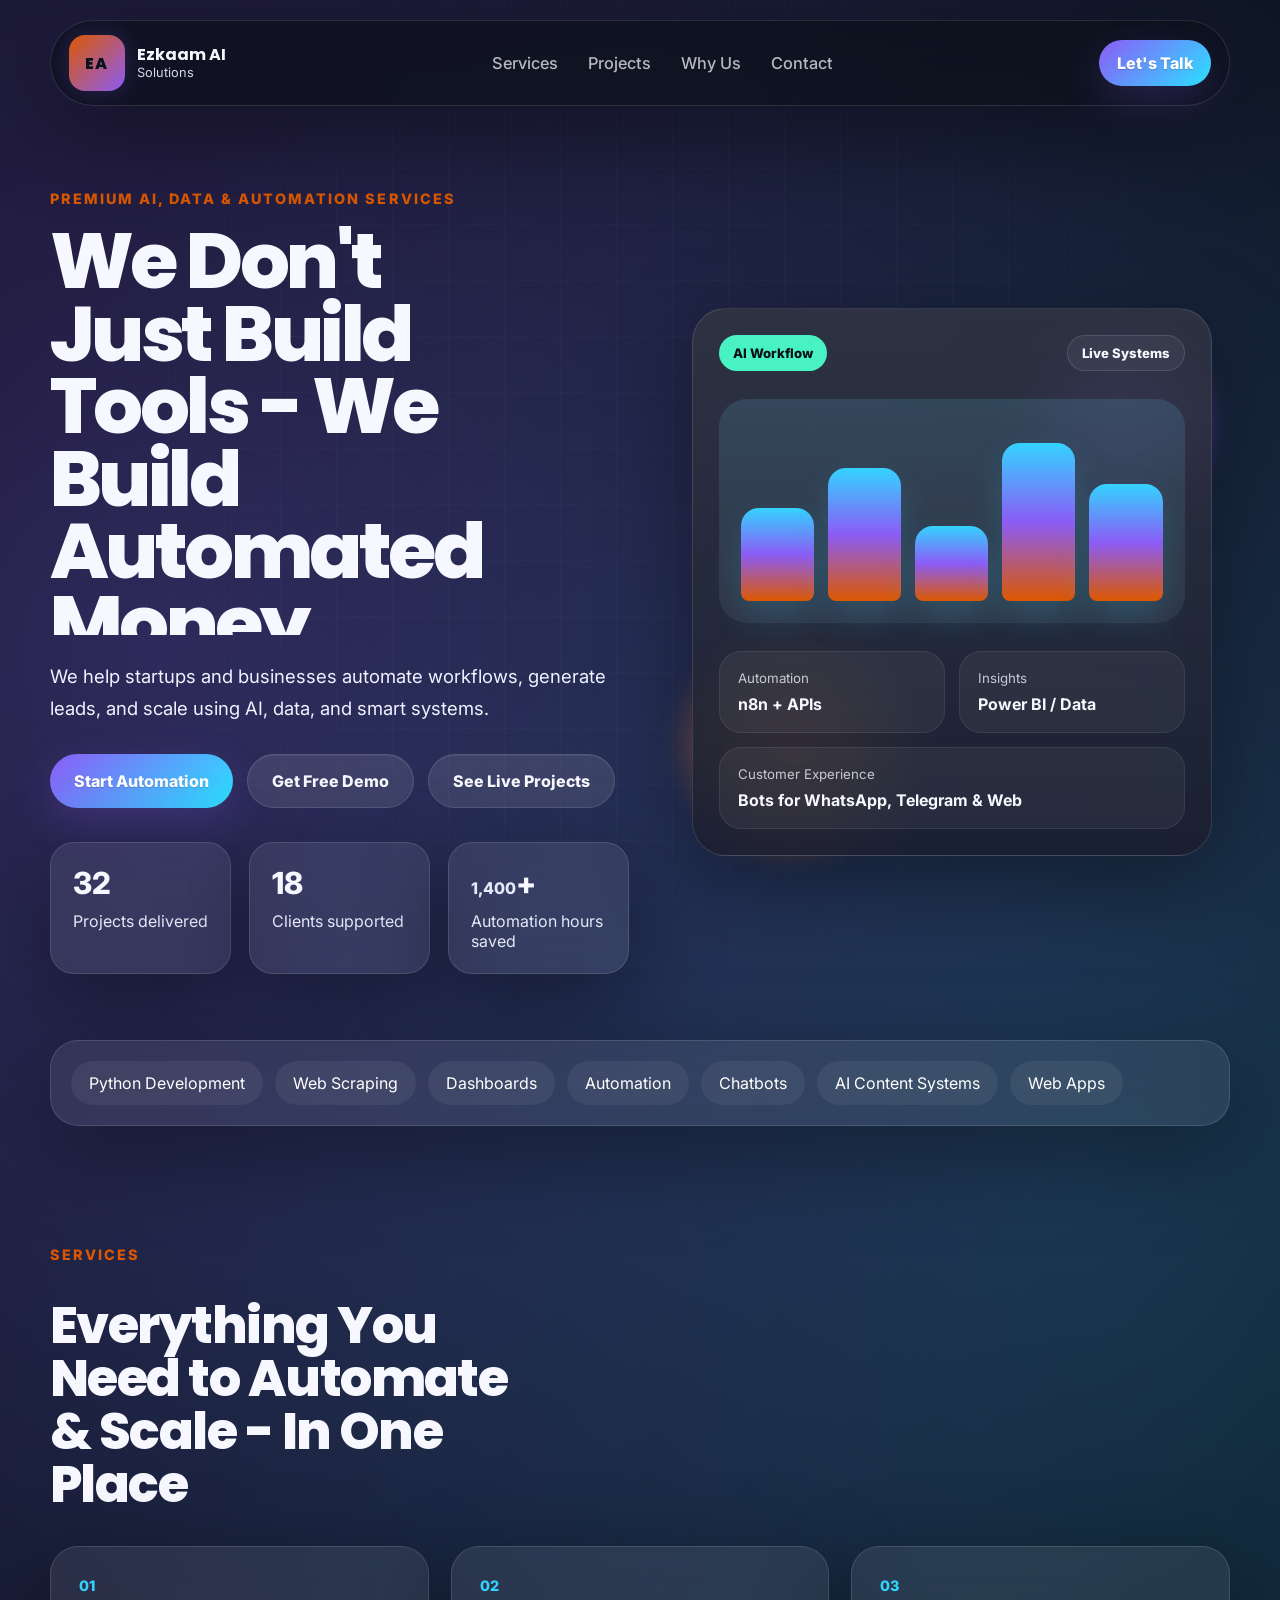
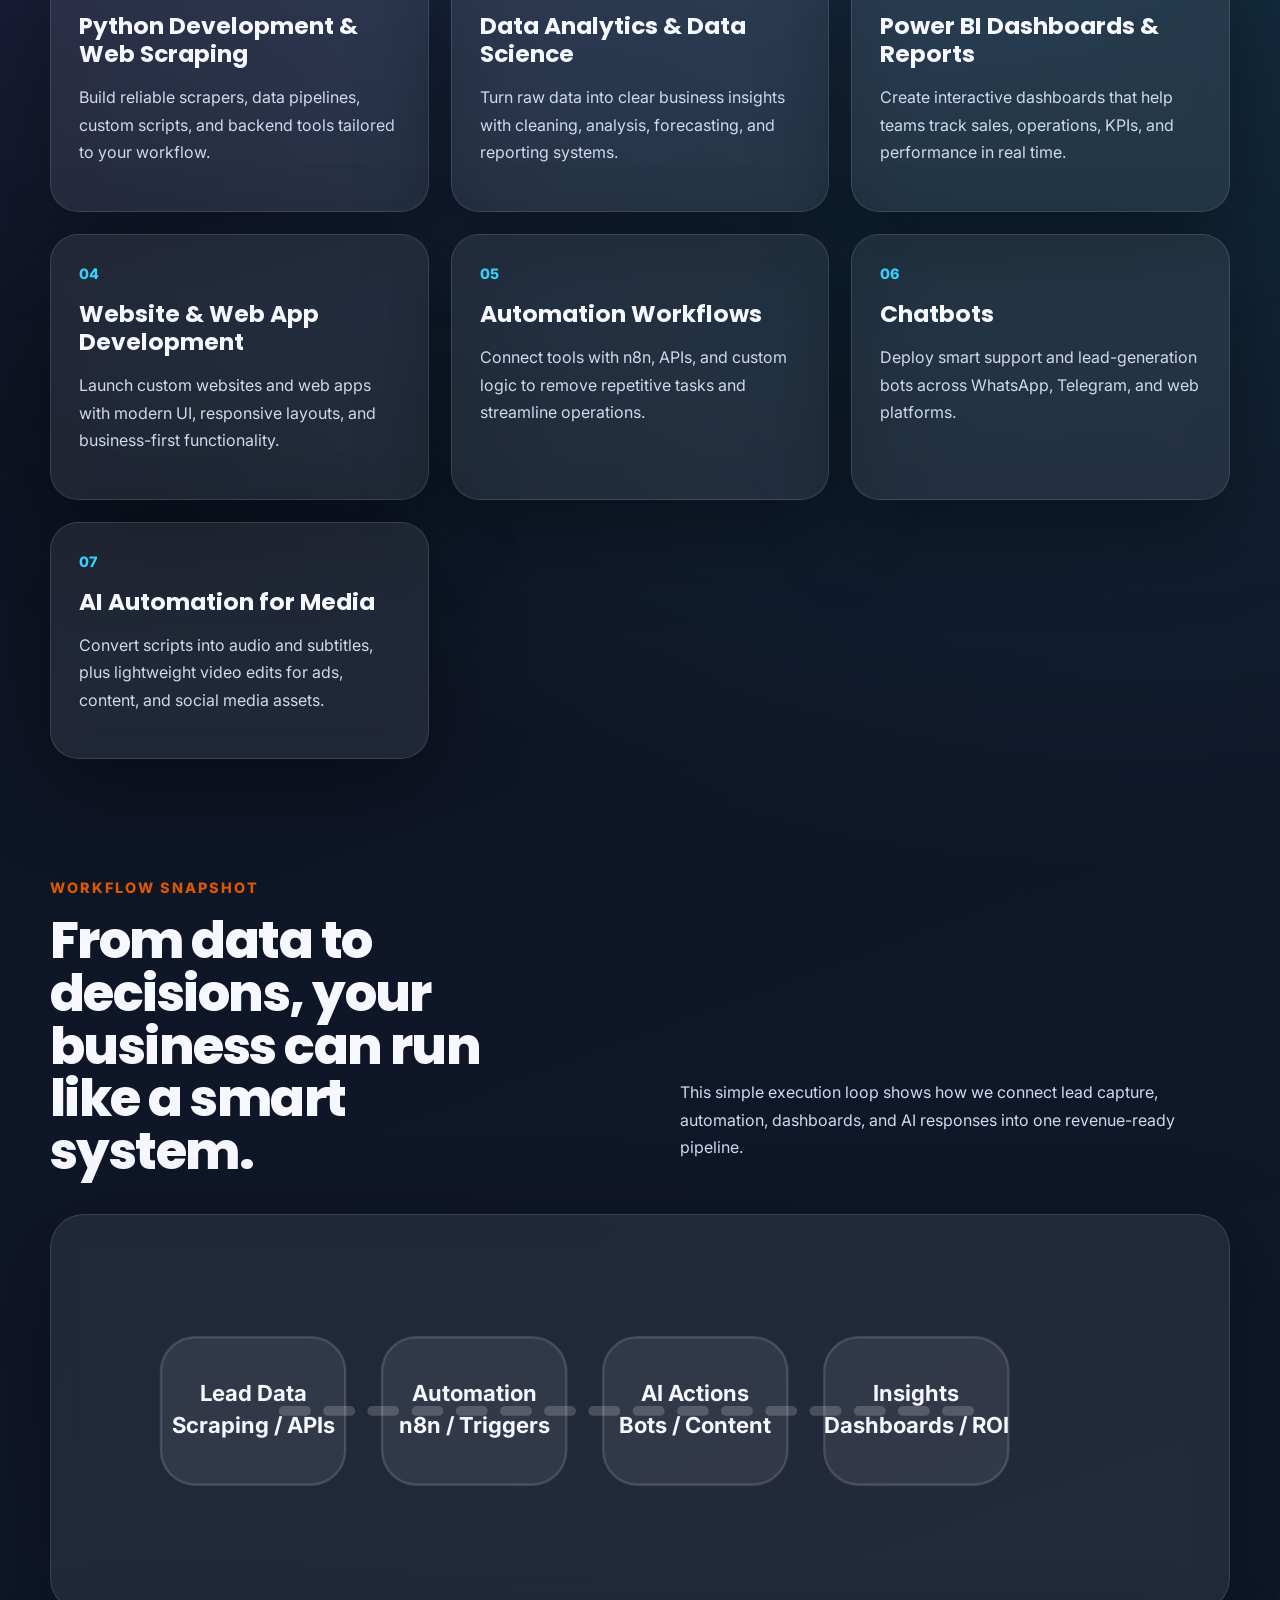
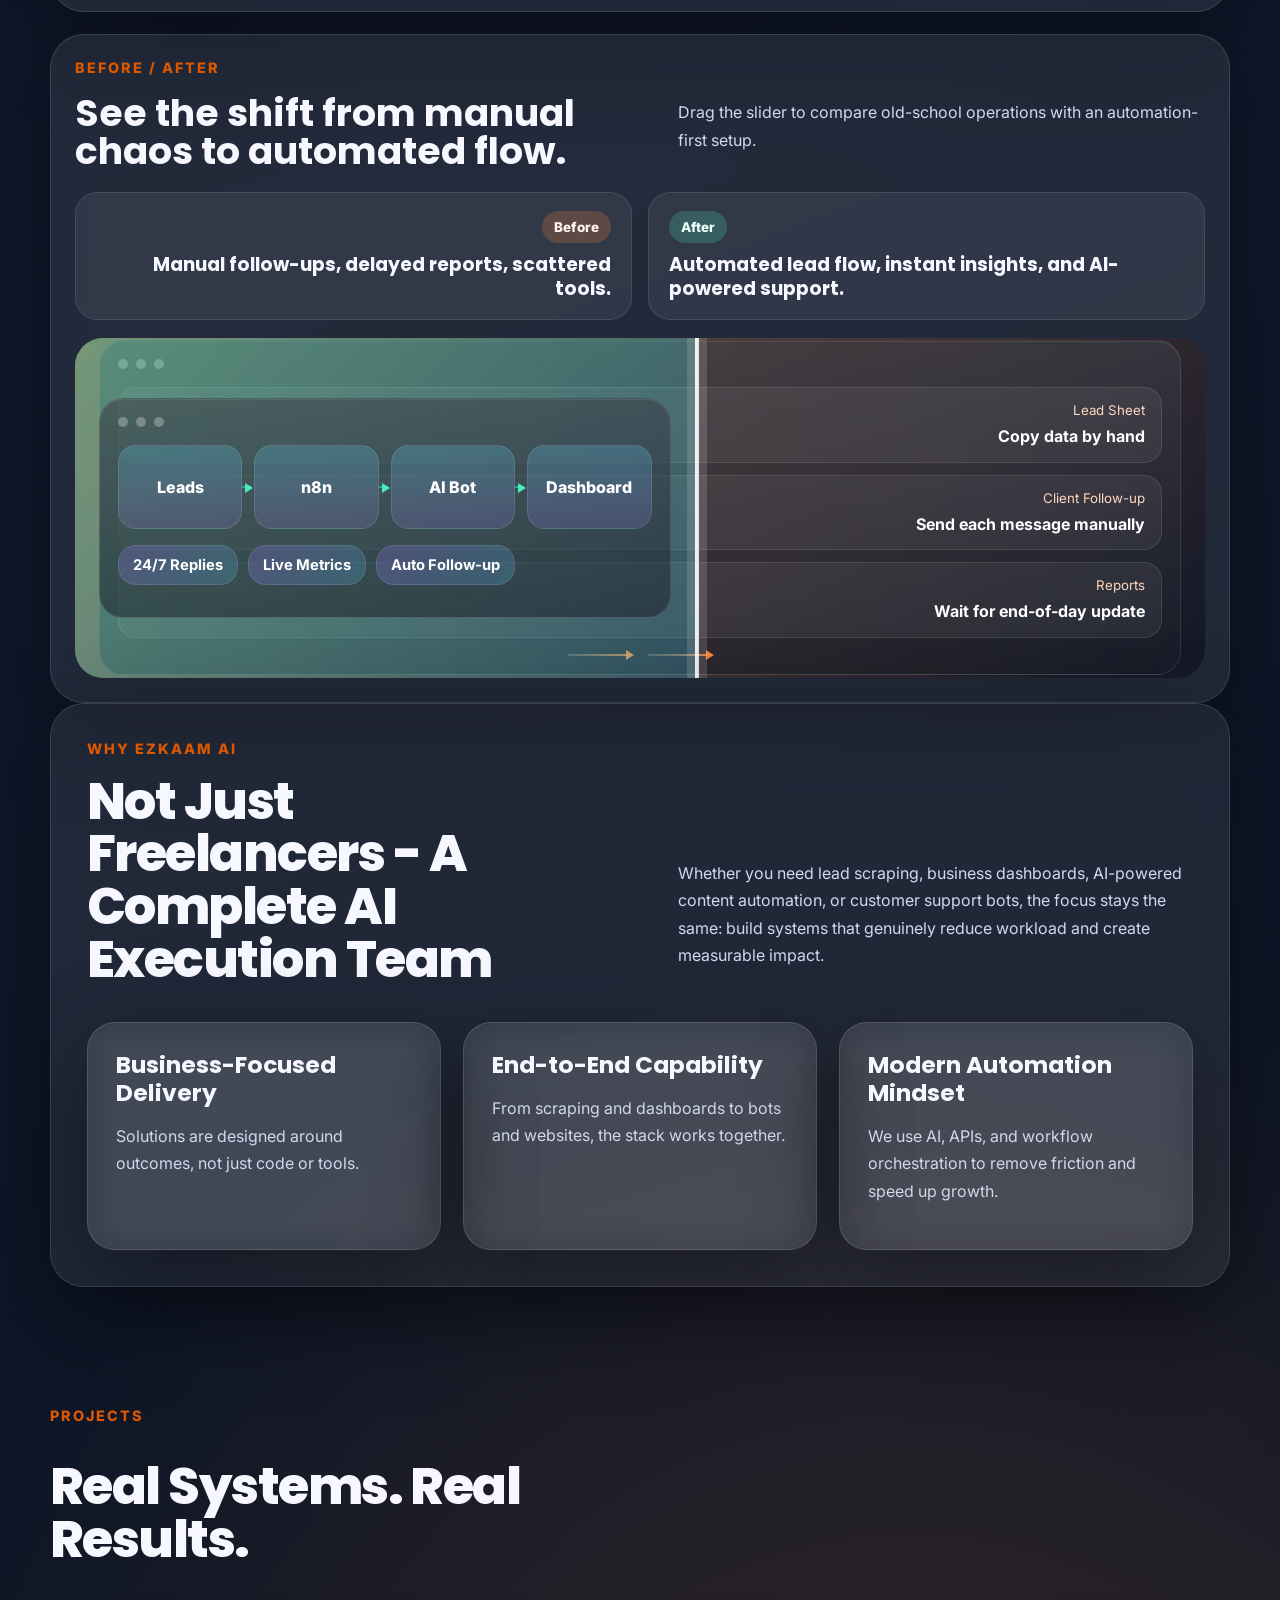
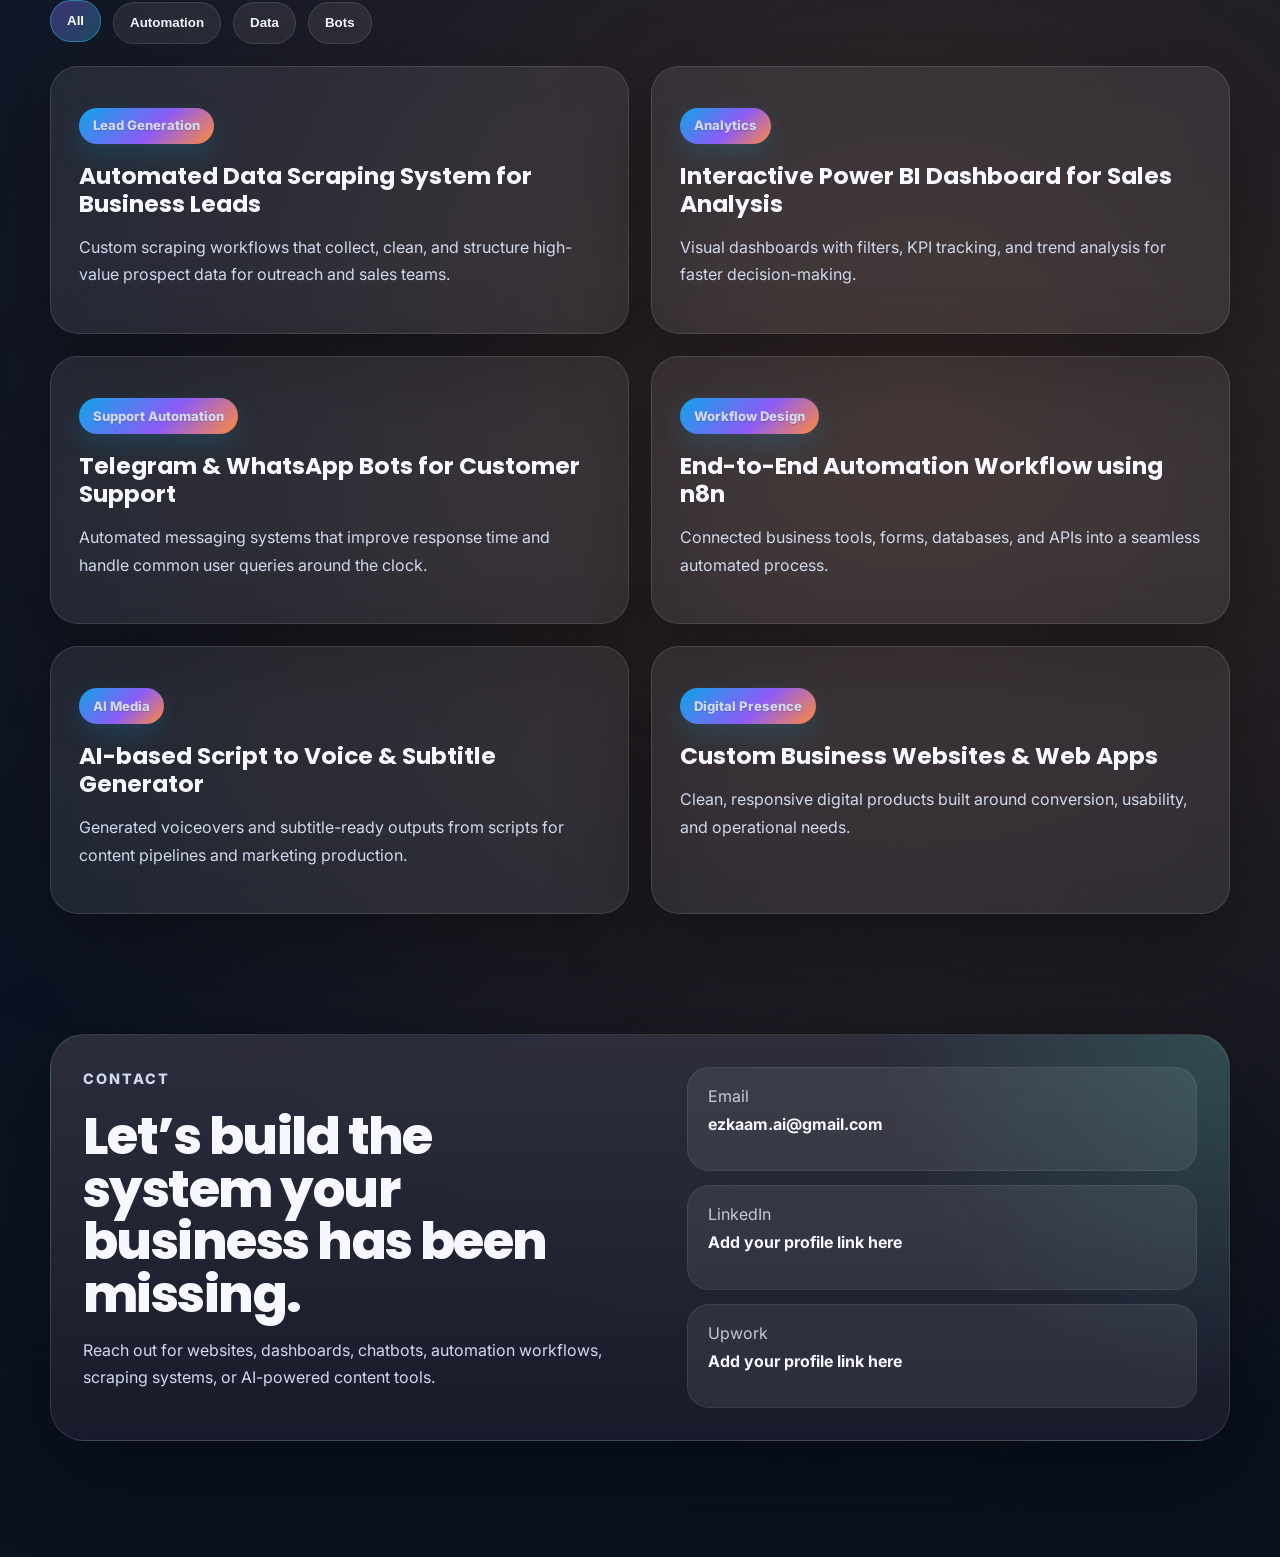
==== commit 90209450: "Remove leftover YouTube embed markup" ====
--- a/index.html
+++ b/index.html
@@ -382,16 +382,5 @@
   </div>
 
   <script src="script.js"></script>
-  <h2>My YouTube Video</h2>
-
-<h2>My YouTube Video</h2>
-
-<iframe width="560" height="315"
-src="https://www.youtube.com/embed/SMv8gp3I4Ao"
-title="YouTube video player"
-frameborder="0"
-allow="accelerometer; autoplay; clipboard-write; encrypted-media; gyroscope; picture-in-picture"
-allowfullscreen>
-</iframe>
 </body>
 </html>
